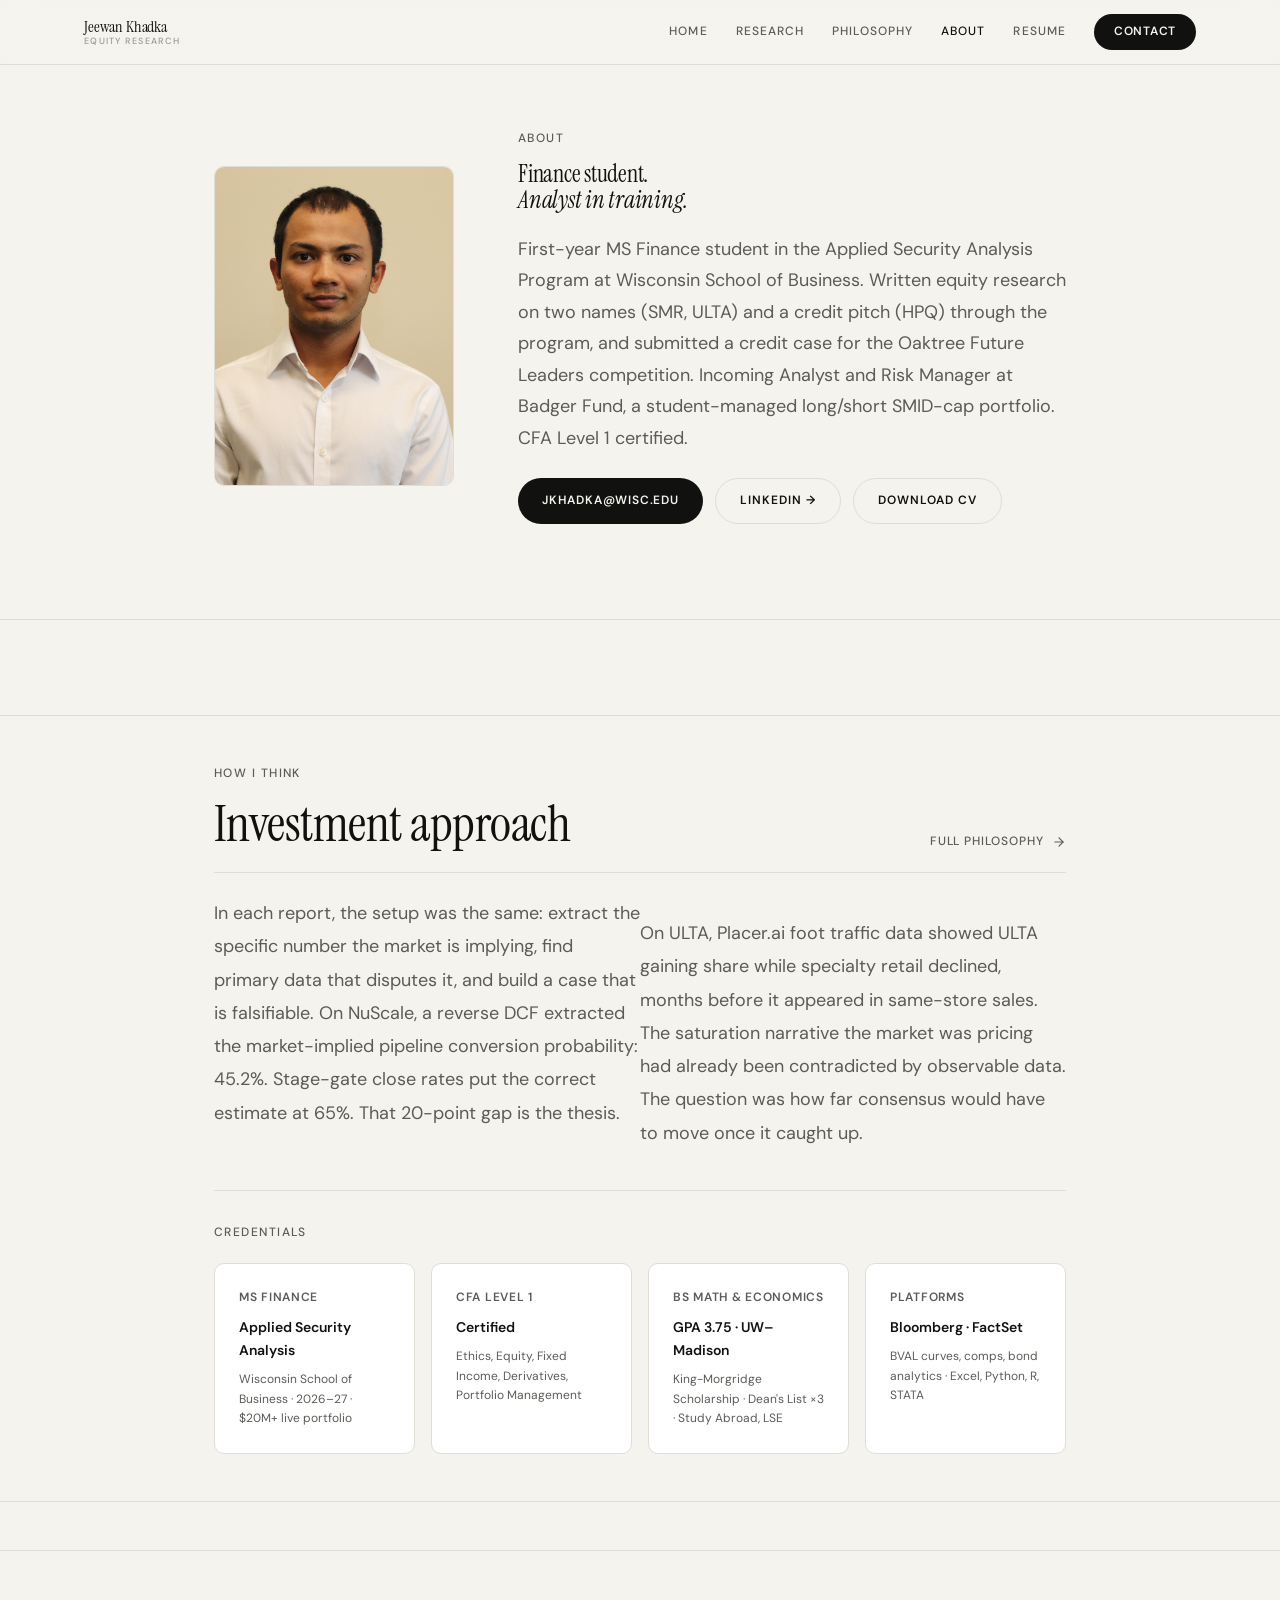
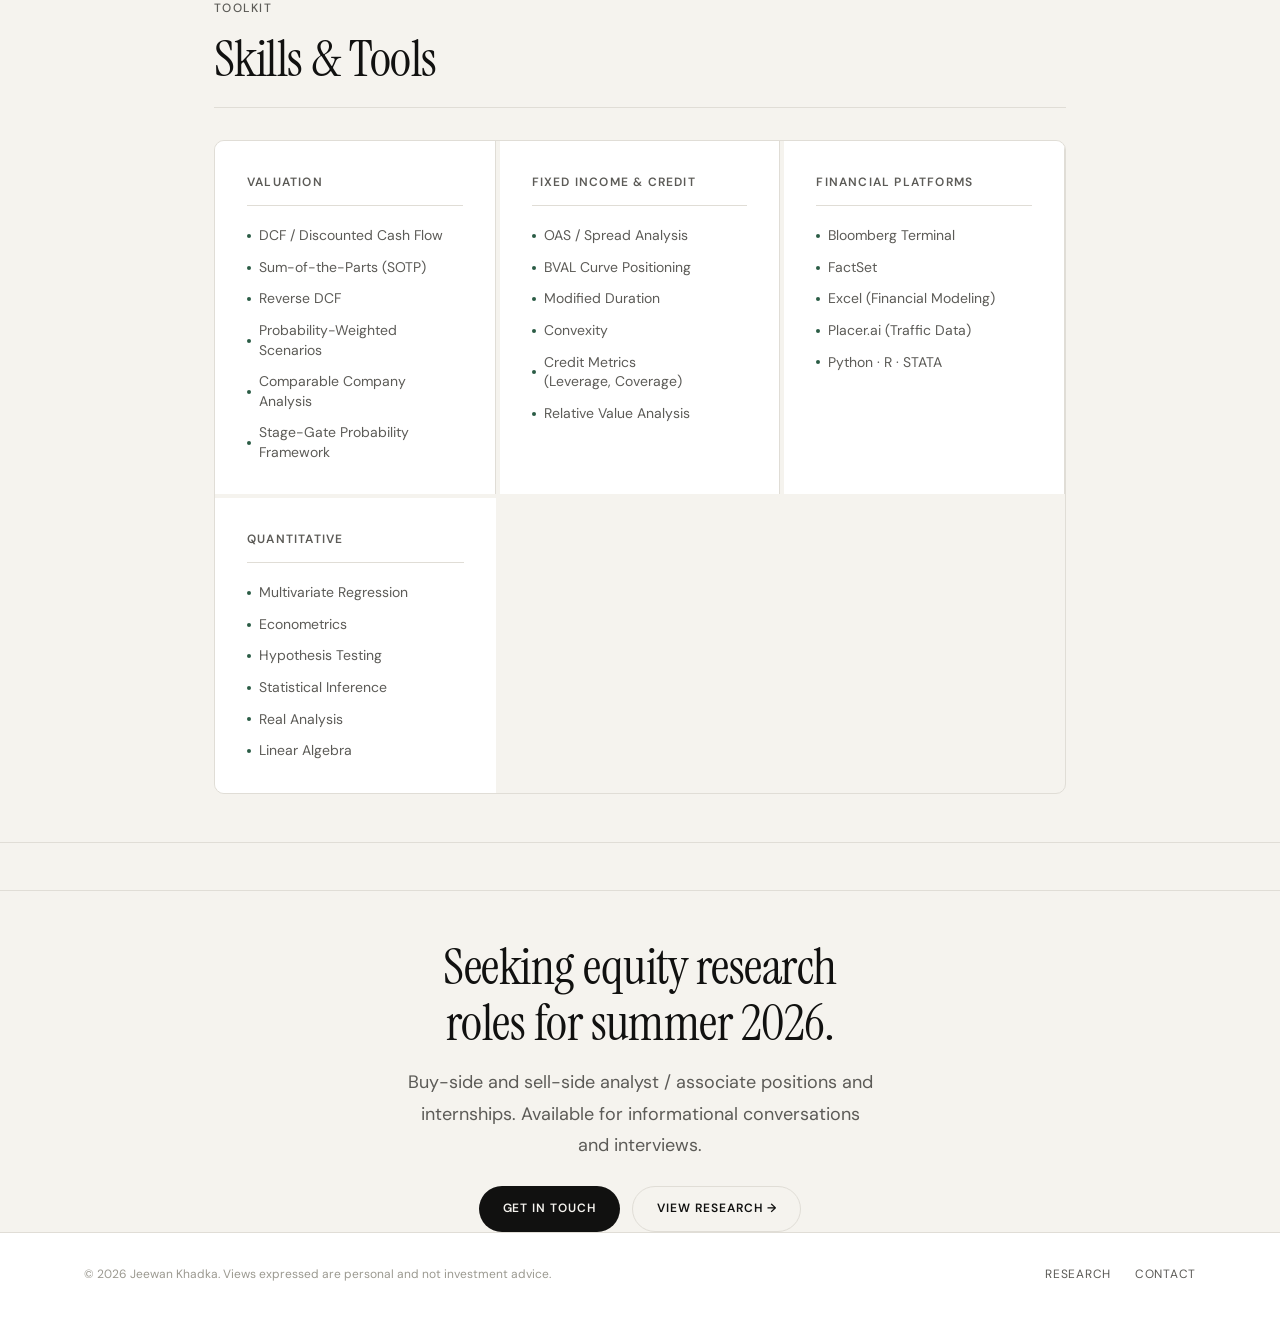
==== about.html @ a8d50ead "fix: unified cream background on all pages — strip all section color overrides" ====
<!DOCTYPE html>
<html lang="en">
<head>
  <meta charset="UTF-8" /><meta name="viewport" content="width=device-width, initial-scale=1.0" />
  <title>About — Jeewan Khadka</title>
  <meta name="description" content="First-year MS Finance student, Applied Security Analysis Program, Wisconsin School of Business. Incoming Analyst and Risk Manager at Badger Fund." />
  <link rel="preconnect" href="https://fonts.googleapis.com" /><link rel="preconnect" href="https://fonts.gstatic.com" crossorigin />
  <link href="https://fonts.googleapis.com/css2?family=Instrument+Serif:ital@0;1&family=DM+Sans:ital,opsz,wght@0,9..40,300..700;1,9..40,300..700&display=swap" rel="stylesheet" />
  <link rel="stylesheet" href="css/style.css" />
</head>
<body>
<header class="site-header"><div class="container"><div class="header-inner">
  <a href="index.html" class="site-logo"><div class="logo-text-only"><span class="logo-name-serif">Jeewan Khadka</span><span class="logo-sub-caps">Equity Research</span></div></a>
  <nav class="site-nav"><a href="index.html" class="nav-link">Home</a><a href="research.html" class="nav-link">Research</a><a href="philosophy.html" class="nav-link">Philosophy</a><a href="about.html" class="nav-link active">About</a><a href="resume.html" class="nav-link">Resume</a><a href="contact.html" class="nav-cta">Contact</a></nav>
  <button class="menu-btn" aria-label="Open menu" aria-expanded="false"><svg width="20" height="20" viewBox="0 0 24 24" fill="none" stroke="currentColor" stroke-width="2" stroke-linecap="round"><line x1="3" y1="6" x2="21" y2="6"/><line x1="3" y1="12" x2="21" y2="12"/><line x1="3" y1="18" x2="21" y2="18"/></svg></button>
</div><nav class="mobile-nav"><a href="index.html" class="nav-link">Home</a><a href="research.html" class="nav-link">Research</a><a href="philosophy.html" class="nav-link">Philosophy</a><a href="about.html" class="nav-link">About</a><a href="resume.html" class="nav-link">Resume</a><a href="contact.html" class="nav-link">Contact</a></nav></div></header>

<!-- Hero with photo -->
<section style="padding-top:clamp(var(--space-10),5vw,var(--space-16));padding-bottom:clamp(var(--space-8),4vw,var(--space-12));">
  <div class="container container--default">
    <div class="about-hero-inner" style="display:grid;grid-template-columns:240px 1fr;gap:clamp(var(--space-8),5vw,var(--space-16));align-items:center;">
      <div style="flex-shrink:0;">
        <img src="assets/jeewan-headshot.jpg" alt="Jeewan Khadka"
          style="width:100%;aspect-ratio:3/4;object-fit:cover;object-position:top;border-radius:var(--radius-lg);border:1px solid var(--color-border);display:block;" />
      </div>
      <div>
        <p class="eyebrow" style="margin-bottom:var(--space-3);">About</p>
        <h1 style="font-family:var(--font-display);font-size:clamp(1.75rem,2.5vw+0.5rem,2.75rem);font-weight:400;letter-spacing:-0.01em;line-height:1.1;color:var(--color-text);margin-bottom:var(--space-5);">Finance student.<br><em style="font-style:italic;">Analyst in training.</em></h1>
        <p class="body-lead" style="margin-bottom:var(--space-6);">First-year MS Finance student in the Applied Security Analysis Program at Wisconsin School of Business. Written equity research on two names (SMR, ULTA) and a credit pitch (HPQ) through the program, and submitted a credit case for the Oaktree Future Leaders competition. Incoming Analyst and Risk Manager at Badger Fund, a student-managed long/short SMID-cap portfolio. CFA Level 1 certified.</p>
        <div style="display:flex;gap:var(--space-3);flex-wrap:wrap;">
          <a href="mailto:jkhadka@wisc.edu" class="btn btn-dark">jkhadka@wisc.edu</a>
          <a href="https://linkedin.com/in/jeewankhadka/" target="_blank" rel="noopener" class="btn btn-outline">LinkedIn →</a>
          <a href="assets/pdfs/Khadka_Jeewan_MS27.pdf" target="_blank" class="btn btn-outline">Download CV</a>
        </div>
      </div>
    </div>
  </div>
</section>

<div class="section-gap"></div>
<div class="section-gap"></div>
<!-- Investment approach + Credentials -->
<section class="section">
  <div class="container container--default">

    <!-- Approach text — two columns -->
    <div class="section-header" style="margin-bottom:var(--space-6);">
      <div class="section-header-left">
        <p class="section-eyebrow">How I Think</p>
        <h2 class="section-title">Investment approach</h2>
      </div>
      <a href="philosophy.html" class="section-link">Full Philosophy <svg width="14" height="14" viewBox="0 0 24 24" fill="none" stroke="currentColor" stroke-width="2" stroke-linecap="round"><line x1="5" y1="12" x2="19" y2="12"/><polyline points="12 5 19 12 12 19"/></svg></a>
    </div>
    <div class="approach-2col" style="display:grid;grid-template-columns:1fr 1fr;gap:clamp(var(--space-8),5vw,var(--space-14));margin-bottom:var(--space-10);">
      <p class="philosophy-body">In each report, the setup was the same: extract the specific number the market is implying, find primary data that disputes it, and build a case that is falsifiable. On NuScale, a reverse DCF extracted the market-implied pipeline conversion probability: 45.2%. Stage-gate close rates put the correct estimate at 65%. That 20-point gap is the thesis.</p>
      <p class="philosophy-body">On ULTA, Placer.ai foot traffic data showed ULTA gaining share while specialty retail declined, months before it appeared in same-store sales. The saturation narrative the market was pricing had already been contradicted by observable data. The question was how far consensus would have to move once it caught up.</p>
    </div>

    <!-- Credentials — 4-column row -->
    <div style="border-top:1px solid var(--color-border);padding-top:var(--space-8);">
      <p class="section-eyebrow" style="margin-bottom:var(--space-5);">Credentials</p>
      <div class="creds-4col" style="display:grid;grid-template-columns:repeat(4,1fr);gap:var(--space-4);">
        <div style="padding:var(--space-6);border:1px solid var(--color-border);border-radius:var(--radius-lg);background:var(--color-surface-card);">
          <div style="font-size:var(--text-xs);font-weight:600;letter-spacing:0.06em;text-transform:uppercase;color:var(--color-text-muted);margin-bottom:var(--space-2);">MS Finance</div>
          <div style="font-size:var(--text-sm);color:var(--color-text);font-weight:600;margin-bottom:var(--space-2);">Applied Security Analysis</div>
          <div style="font-size:var(--text-xs);color:var(--color-text-muted);line-height:1.65;">Wisconsin School of Business · 2026–27 · $20M+ live portfolio</div>
        </div>
        <div style="padding:var(--space-6);border:1px solid var(--color-border);border-radius:var(--radius-lg);background:var(--color-surface-card);">
          <div style="font-size:var(--text-xs);font-weight:600;letter-spacing:0.06em;text-transform:uppercase;color:var(--color-text-muted);margin-bottom:var(--space-2);">CFA Level 1</div>
          <div style="font-size:var(--text-sm);color:var(--color-text);font-weight:600;margin-bottom:var(--space-2);">Certified</div>
          <div style="font-size:var(--text-xs);color:var(--color-text-muted);line-height:1.65;">Ethics, Equity, Fixed Income, Derivatives, Portfolio Management</div>
        </div>
        <div style="padding:var(--space-6);border:1px solid var(--color-border);border-radius:var(--radius-lg);background:var(--color-surface-card);">
          <div style="font-size:var(--text-xs);font-weight:600;letter-spacing:0.06em;text-transform:uppercase;color:var(--color-text-muted);margin-bottom:var(--space-2);">BS Math &amp; Economics</div>
          <div style="font-size:var(--text-sm);color:var(--color-text);font-weight:600;margin-bottom:var(--space-2);">GPA 3.75 · UW–Madison</div>
          <div style="font-size:var(--text-xs);color:var(--color-text-muted);line-height:1.65;">King-Morgridge Scholarship · Dean's List ×3 · Study Abroad, LSE</div>
        </div>
        <div style="padding:var(--space-6);border:1px solid var(--color-border);border-radius:var(--radius-lg);background:var(--color-surface-card);">
          <div style="font-size:var(--text-xs);font-weight:600;letter-spacing:0.06em;text-transform:uppercase;color:var(--color-text-muted);margin-bottom:var(--space-2);">Platforms</div>
          <div style="font-size:var(--text-sm);color:var(--color-text);font-weight:600;margin-bottom:var(--space-2);">Bloomberg · FactSet</div>
          <div style="font-size:var(--text-xs);color:var(--color-text-muted);line-height:1.65;">BVAL curves, comps, bond analytics · Excel, Python, R, STATA</div>
        </div>
      </div>
    </div>

  </div>
</section>

<div class="section-gap"></div>
<!-- Skills -->
<section class="section section--bordered" style="padding-block:clamp(var(--space-8),4vw,var(--space-12));">
  <div class="container container--default">
    <div class="section-header">
      <div class="section-header-left">
        <p class="section-eyebrow">Toolkit</p>
        <h2 class="section-title">Skills &amp; Tools</h2>
      </div>
    </div>
    <div class="skills-row">
      <div class="skill-col">
        <div class="skill-col-title">Valuation</div>
        <ul class="skill-list" role="list">
          <li>DCF / Discounted Cash Flow</li>
          <li>Sum-of-the-Parts (SOTP)</li>
          <li>Reverse DCF</li>
          <li>Probability-Weighted Scenarios</li>
          <li>Comparable Company Analysis</li>
          <li>Stage-Gate Probability Framework</li>
        </ul>
      </div>
      <div class="skill-col">
        <div class="skill-col-title">Fixed Income &amp; Credit</div>
        <ul class="skill-list" role="list">
          <li>OAS / Spread Analysis</li>
          <li>BVAL Curve Positioning</li>
          <li>Modified Duration</li>
          <li>Convexity</li>
          <li>Credit Metrics (Leverage, Coverage)</li>
          <li>Relative Value Analysis</li>
        </ul>
      </div>
      <div class="skill-col">
        <div class="skill-col-title">Financial Platforms</div>
        <ul class="skill-list" role="list">
          <li>Bloomberg Terminal</li>
          <li>FactSet</li>
          <li>Excel (Financial Modeling)</li>
          <li>Placer.ai (Traffic Data)</li>
          <li>Python · R · STATA</li>
        </ul>
      </div>
      <div class="skill-col">
        <div class="skill-col-title">Quantitative</div>
        <ul class="skill-list" role="list">
          <li>Multivariate Regression</li>
          <li>Econometrics</li>
          <li>Hypothesis Testing</li>
          <li>Statistical Inference</li>
          <li>Real Analysis</li>
          <li>Linear Algebra</li>
        </ul>
      </div>
    </div>
  </div>
</section>

<div class="section-gap"></div>
<!-- CTA -->
<section class="section">
  <div class="container container--narrow" style="text-align:center;">
    <h2 class="section-heading" style="margin-bottom:var(--space-4);">Seeking equity research roles for summer 2026.</h2>
    <p class="body-lead" style="margin-inline:auto;margin-bottom:var(--space-6);">Buy-side and sell-side analyst / associate positions and internships. Available for informational conversations and interviews.</p>
    <div style="display:flex;gap:var(--space-3);justify-content:center;flex-wrap:wrap;">
      <a href="contact.html" class="btn btn-dark">Get in Touch</a>
      <a href="research.html" class="btn btn-outline">View Research →</a>
    </div>
  </div>
</section>

<footer class="site-footer"><div class="container"><div class="footer-inner">
  <p class="footer-copy">© 2026 Jeewan Khadka. Views expressed are personal and not investment advice.</p>
  <div class="footer-links"><a href="research.html" class="footer-link">Research</a><a href="contact.html" class="footer-link">Contact</a></div>
</div></div></footer>
<script src="js/main.js" defer></script>
</body>
</html>
---- css/style.css ----
/* =============================================
   JEEWAN KHADKA — EQUITY RESEARCH PORTFOLIO
   Design: Sequoia-inspired — warm cream, editorial serif,
           sparse uppercase nav, card content grid
   Fonts: Instrument Serif (display) + DM Sans (body)
   ============================================= */

@import url('https://fonts.googleapis.com/css2?family=Instrument+Serif:ital@0;1&family=DM+Sans:ital,opsz,wght@0,9..40,300..700;1,9..40,300..700&display=swap');

/* ─── TOKENS ────────────────────────────────── */
:root {
  /* Type */
  --text-xs:   clamp(0.6875rem, 0.65rem + 0.2vw, 0.75rem);
  --text-sm:   clamp(0.8125rem, 0.78rem + 0.2vw, 0.875rem);
  --text-base: clamp(0.9375rem, 0.9rem  + 0.2vw, 1rem);
  --text-md:   clamp(1rem,      0.95rem + 0.3vw, 1.125rem);
  --text-lg:   clamp(1.125rem,  1rem    + 0.6vw, 1.375rem);
  --text-xl:   clamp(1.5rem,    1.2rem  + 1.2vw, 2rem);
  --text-2xl:  clamp(2rem,      1.2rem  + 2.5vw, 3.5rem);
  --text-3xl:  clamp(2.75rem,   1rem    + 5vw,   6rem);
  --text-hero: clamp(3.5rem,    1rem    + 8vw,   9rem);

  /* Spacing */
  --space-1:  0.25rem;
  --space-2:  0.5rem;
  --space-3:  0.75rem;
  --space-4:  1rem;
  --space-5:  1.25rem;
  --space-6:  1.5rem;
  --space-8:  2rem;
  --space-10: 2.5rem;
  --space-12: 3rem;
  --space-16: 4rem;
  --space-20: 5rem;
  --space-24: 6rem;
  --space-32: 8rem;

  /* Fonts */
  --font-display: 'Instrument Serif', Georgia, serif;
  --font-body:    'DM Sans', 'Helvetica Neue', sans-serif;

  /* Sequoia-inspired color palette */
  --color-bg:           #f5f3ee;
  --color-surface:      #f9f8f4;
  --color-surface-card: #ffffff;
  --color-surface-dark: #1a1a18;
  --color-border:       #e0ddd6;
  --color-border-light: #ebe9e3;
  --color-divider:      #e8e5de;

  --color-text:         #111110;
  --color-text-muted:   #5c5b57;
  --color-text-faint:   #9b9990;
  --color-text-inverse: #f5f3ee;

  /* Accent — deep forest green (Sequoia nod) */
  --color-accent:       #2a5c45;
  --color-accent-hover: #1e4433;
  --color-accent-light: #eaf2ee;
  --color-accent-mid:   #4a8a6a;

  /* Buy / positive */
  --color-buy:          #1a6641;
  --color-buy-bg:       #eaf5ef;

  /* Sell / negative */
  --color-sell:         #b83c2a;
  --color-sell-bg:      #fdf0ee;

  /* Radius */
  --radius-sm:   3px;
  --radius-md:   6px;
  --radius-lg:   10px;
  --radius-xl:   16px;
  --radius-full: 9999px;

  /* Transition */
  --ease: cubic-bezier(0.16, 1, 0.3, 1);
  --transition: 220ms var(--ease);

  /* Layout */
  --content-narrow:  680px;
  --content-default: 980px;
  --content-wide:    1240px;

  /* Shadows */
  --shadow-sm:   0 1px 2px rgba(0,0,0,0.05);
  --shadow-md:   0 4px 16px rgba(0,0,0,0.07);
  --shadow-lg:   0 12px 40px rgba(0,0,0,0.09);
  --shadow-card: 0 0 0 1px rgba(0,0,0,0.06), 0 2px 8px rgba(0,0,0,0.05);
}

/* ─── BASE ──────────────────────────────────── */
*, *::before, *::after { box-sizing: border-box; margin: 0; padding: 0; }

html {
  -webkit-font-smoothing: antialiased;
  -moz-osx-font-smoothing: grayscale;
  text-rendering: optimizeLegibility;
  scroll-behavior: smooth;
  scroll-padding-top: 72px;
}

body {
  min-height: 100dvh;
  font-family: var(--font-body);
  font-size: var(--text-base);
  line-height: 1.65;
  color: var(--color-text);
  background: var(--color-bg);
}

img, video, canvas, svg { display: block; max-width: 100%; height: auto; }
ul[role="list"], ol[role="list"] { list-style: none; }
input, button, textarea, select { font: inherit; color: inherit; }
h1, h2, h3, h4, h5, h6 { text-wrap: balance; line-height: 1.08; }
p, li { text-wrap: pretty; }
a { color: inherit; text-decoration: none; }
button { cursor: pointer; background: none; border: none; }
table { border-collapse: collapse; width: 100%; }

::selection { background: rgba(42,92,69,0.12); }
:focus-visible { outline: 2px solid var(--color-accent); outline-offset: 3px; border-radius: var(--radius-sm); }

@media (prefers-reduced-motion: reduce) {
  *, *::before, *::after { animation-duration: 0.01ms !important; transition-duration: 0.01ms !important; }
}

/* ─── LAYOUT ─────────────────────────────────  */
.container {
  width: 100%;
  max-width: var(--content-wide);
  margin-inline: auto;
  padding-inline: clamp(var(--space-6), 5vw, var(--space-16));
}

/* Wide monitors (1600px+) — expand content area proportionally */
@media (min-width: 1600px) {
  :root {
    --content-wide:    1500px;
    --content-default: 1160px;
  }
}
@media (min-width: 1920px) {
  :root {
    --content-wide:    1700px;
    --content-default: 1300px;
  }
}
@media (min-width: 2400px) {
  :root {
    --content-wide:    2000px;
    --content-default: 1500px;
  }
}
.container--default { max-width: var(--content-default); }
.container--narrow  { max-width: var(--content-narrow); }

/* ─── TYPOGRAPHY UTILITIES ───────────────────  */
.eyebrow {
  font-family: var(--font-body);
  font-size: var(--text-xs);
  font-weight: 500;
  letter-spacing: 0.12em;
  text-transform: uppercase;
  color: var(--color-text-muted);
}
.eyebrow--accent { color: var(--color-accent); }

.display-heading {
  font-family: var(--font-display);
  font-size: var(--text-3xl);
  font-weight: 400;
  letter-spacing: -0.01em;
  color: var(--color-text);
  line-height: 1.05;
}
.display-heading em { font-style: italic; color: var(--color-text); }

.section-heading {
  font-family: var(--font-display);
  font-size: var(--text-2xl);
  font-weight: 400;
  letter-spacing: -0.01em;
  color: var(--color-text);
  line-height: 1.1;
}

.body-lead {
  font-size: var(--text-md);
  color: var(--color-text-muted);
  line-height: 1.75;
  max-width: 58ch;
}

/* ─── HEADER ─────────────────────────────────  */
.site-header {
  position: sticky;
  top: 0;
  z-index: 100;
  background: rgba(245, 243, 238, 0.92);
  backdrop-filter: blur(16px);
  -webkit-backdrop-filter: blur(16px);
  border-bottom: 1px solid var(--color-border);
  transition: box-shadow var(--transition);
}
.site-header.scrolled { box-shadow: 0 1px 12px rgba(0,0,0,0.06); }

.header-inner {
  display: flex;
  align-items: center;
  justify-content: space-between;
  height: 64px;
}

/* Logo */
.site-logo {
  display: flex;
  align-items: center;
  text-decoration: none;
}
.logo-text-only {
  display: flex;
  flex-direction: column;
  gap: 1px;
}
.logo-name-serif {
  font-family: var(--font-display);
  font-size: clamp(1rem, 1.1vw, 1.2rem);
  font-weight: 400;
  letter-spacing: -0.01em;
  color: var(--color-text);
  line-height: 1.1;
}
.logo-sub-caps {
  font-family: var(--font-body);
  font-size: 9px;
  font-weight: 500;
  letter-spacing: 0.14em;
  text-transform: uppercase;
  color: var(--color-text-faint);
  line-height: 1;
}

/* Nav */
.site-nav {
  display: flex;
  align-items: center;
  gap: var(--space-1);
}
.nav-link {
  font-size: var(--text-xs);
  font-weight: 500;
  letter-spacing: 0.09em;
  text-transform: uppercase;
  color: var(--color-text-muted);
  padding: var(--space-2) var(--space-3);
  border-radius: var(--radius-sm);
  transition: color var(--transition), background var(--transition);
}
.nav-link:hover { color: var(--color-text); }
.nav-link.active { color: var(--color-text); }

.nav-cta {
  font-size: var(--text-xs);
  font-weight: 600;
  letter-spacing: 0.06em;
  text-transform: uppercase;
  color: var(--color-text-inverse);
  background: var(--color-text);
  padding: var(--space-2) var(--space-5);
  border-radius: var(--radius-full);
  margin-left: var(--space-3);
  transition: background var(--transition), transform var(--transition);
}
.nav-cta:hover { background: var(--color-accent); transform: translateY(-1px); }

.menu-btn {
  display: none;
  width: 36px;
  height: 36px;
  align-items: center;
  justify-content: center;
  color: var(--color-text);
}
.mobile-nav {
  display: none;
  flex-direction: column;
  padding: var(--space-4) 0 var(--space-5);
  border-top: 1px solid var(--color-border);
  gap: var(--space-1);
}
.mobile-nav.open { display: flex; }
.mobile-nav .nav-link {
  font-size: var(--text-sm);
  padding: var(--space-3) var(--space-4);
  letter-spacing: 0.06em;
}

@media (max-width: 820px) {
  .site-nav { display: none; }
  .menu-btn { display: flex; }
}

/* ─── HERO ───────────────────────────────────  */
.hero {
  display: flex;
  align-items: center;
  padding-top: clamp(var(--space-16), 9vw, var(--space-24));
  padding-bottom: clamp(var(--space-12), 7vw, var(--space-20));
  position: relative;
  overflow: hidden;
}

/* Subtle grid texture like Sequoia */
.hero::before {
  content: '';
  position: absolute;
  inset: 0;
  background-image:
    linear-gradient(var(--color-border-light) 1px, transparent 1px),
    linear-gradient(90deg, var(--color-border-light) 1px, transparent 1px);
  background-size: 80px 80px;
  opacity: 0.3;
  pointer-events: none;
}

.hero-inner {
  position: relative;
  z-index: 1;
  max-width: 680px;
}

.hero-eyebrow {
  display: inline-flex;
  align-items: center;
  gap: var(--space-2);
  font-family: var(--font-body);
  font-size: var(--text-xs);
  font-weight: 500;
  letter-spacing: 0.12em;
  text-transform: uppercase;
  color: var(--color-text-muted);
  margin-bottom: var(--space-8);
}
.hero-eyebrow-line {
  display: inline-block;
  width: 28px;
  height: 1px;
  background: var(--color-text-muted);
}

.hero-name {
  font-family: var(--font-display);
  font-size: var(--text-hero);
  font-weight: 400;
  letter-spacing: -0.025em;
  line-height: 0.95;
  color: var(--color-text);
  margin-bottom: var(--space-8);
}
.hero-name em {
  font-style: italic;
  color: var(--color-accent);
}

.hero-tagline {
  font-size: var(--text-lg);
  color: var(--color-text-muted);
  line-height: 1.65;
  max-width: 52ch;
  margin-bottom: var(--space-10);
  font-weight: 300;
}
.hero-tagline strong {
  color: var(--color-text);
  font-weight: 500;
}

.hero-actions {
  display: flex;
  flex-wrap: wrap;
  gap: var(--space-3);
  margin-bottom: var(--space-16);
}

/* Buttons */
.btn {
  display: inline-flex;
  align-items: center;
  gap: var(--space-2);
  font-size: var(--text-xs);
  font-weight: 600;
  letter-spacing: 0.08em;
  text-transform: uppercase;
  border-radius: var(--radius-full);
  padding: var(--space-3) var(--space-6);
  transition: background var(--transition), color var(--transition), transform var(--transition), box-shadow var(--transition);
  text-decoration: none;
  white-space: nowrap;
}
.btn-dark {
  background: var(--color-text);
  color: var(--color-text-inverse);
}
.btn-dark:hover { background: var(--color-accent); transform: translateY(-1px); box-shadow: 0 6px 20px rgba(42,92,69,0.2); }

.btn-outline {
  background: transparent;
  color: var(--color-text);
  border: 1px solid var(--color-border);
}
.btn-outline:hover { border-color: var(--color-text); background: rgba(0,0,0,0.03); transform: translateY(-1px); }

.btn-ghost-text {
  background: transparent;
  color: var(--color-text-muted);
  border: none;
  padding-inline: 0;
  gap: var(--space-1);
  font-size: var(--text-sm);
  letter-spacing: 0;
  text-transform: none;
  font-weight: 400;
}
.btn-ghost-text:hover { color: var(--color-text); }

/* Hero stats bar */
.hero-stats {
  display: flex;
  flex-wrap: wrap;
  gap: clamp(var(--space-5), 3vw, var(--space-8));
  padding-top: var(--space-5);
  border-top: 1px solid var(--color-border);
  max-width: 680px;
  margin-top: var(--space-8);
}
.hero-stat {}
.stat-value {
  font-family: var(--font-display);
  font-size: var(--text-xl);
  font-weight: 400;
  letter-spacing: -0.02em;
  color: var(--color-text);
  line-height: 1;
  margin-bottom: 4px;
}
.stat-value.green { color: var(--color-buy); }
.stat-label {
  font-size: var(--text-xs);
  letter-spacing: 0.08em;
  text-transform: uppercase;
  color: var(--color-text-faint);
}

/* ─── DIVIDER LINE (Sequoia-style thin rule) ── */
.rule {
  height: 1px;
  background: var(--color-border);
}
.rule--heavy { background: var(--color-text); height: 2px; }

/* ─── SECTION WRAPPER ────────────────────────  */
.section {
  padding-block: clamp(var(--space-8), 4vw, var(--space-14));
}

/* Inter-section divider — thin rule with vertical gap above and below */
.section-gap {
  height: clamp(var(--space-8), 5vw, var(--space-12));
  border-bottom: 1px solid var(--color-border);
  margin-bottom: clamp(var(--space-8), 5vw, var(--space-12));
}
/* .section--alt removed — unified cream bg */
/* .section--dark removed */
.section--bordered {
  border-top: 1px solid var(--color-border);
  border-bottom: 1px solid var(--color-border);
}

/* Section header block */
.section-header {
  display: flex;
  align-items: flex-end;
  justify-content: space-between;
  flex-wrap: wrap;
  gap: var(--space-4);
  margin-bottom: clamp(var(--space-6), 3vw, var(--space-8));
  padding-bottom: var(--space-5);
  border-bottom: 1px solid var(--color-border);
}
.section-header-left {}
.section-eyebrow {
  font-size: var(--text-xs);
  font-weight: 500;
  letter-spacing: 0.12em;
  text-transform: uppercase;
  color: var(--color-text-muted);
  margin-bottom: var(--space-3);
}
.section-title {
  font-family: var(--font-display);
  font-size: var(--text-2xl);
  font-weight: 400;
  letter-spacing: -0.01em;
  color: var(--color-text);
  line-height: 1.1;
}
.section-link {
  font-size: var(--text-xs);
  font-weight: 500;
  letter-spacing: 0.08em;
  text-transform: uppercase;
  color: var(--color-text-muted);
  display: flex;
  align-items: center;
  gap: var(--space-2);
  transition: color var(--transition);
  white-space: nowrap;
  flex-shrink: 0;
}
.section-link:hover { color: var(--color-text); }
.section-link svg { transition: transform var(--transition); }
.section-link:hover svg { transform: translateX(3px); }

/* ─── RESEARCH CARD LIST ─────────────────────  */
/* Each report is a full-width row with generous spacing */

.research-grid {
  display: flex;
  flex-direction: column;
  gap: 0;
}

.research-card {
  display: grid;
  grid-template-columns: 1fr 280px;
  gap: var(--space-10);
  align-items: start;
  background: var(--color-surface-card);
  border: 1px solid var(--color-border);
  border-radius: var(--radius-lg);
  padding: var(--space-8) var(--space-8);
  text-decoration: none;
  color: inherit;
  transition: border-color var(--transition), box-shadow var(--transition);
  margin-bottom: var(--space-5);
  position: relative;
}
.research-card:last-child { margin-bottom: 0; }
.research-card:hover {
  border-color: var(--color-accent);
  box-shadow: 0 4px 24px rgba(42,92,69,0.08);
}
.research-card:hover .card-arrow { transform: translate(3px, -3px); color: var(--color-accent); }

/* Left column */
.card-left {}

.card-type-row {
  display: flex;
  align-items: center;
  gap: var(--space-3);
  margin-bottom: var(--space-4);
}
.card-type-tag {
  font-size: var(--text-xs);
  font-weight: 500;
  letter-spacing: 0.1em;
  text-transform: uppercase;
  color: var(--color-text-faint);
}
.card-rating-pill {
  font-size: 10px;
  font-weight: 600;
  letter-spacing: 0.1em;
  text-transform: uppercase;
  padding: 3px var(--space-2);
  border-radius: var(--radius-full);
}
.pill-buy    { background: var(--color-buy-bg);  color: var(--color-buy); }
.pill-credit { background: rgba(42,92,69,0.08); color: var(--color-accent); }

.card-ticker {
  font-family: var(--font-display);
  font-size: var(--text-2xl);
  font-weight: 400;
  letter-spacing: -0.02em;
  color: var(--color-text);
  line-height: 1;
  margin-bottom: var(--space-1);
}
.card-company-name {
  font-size: var(--text-xs);
  color: var(--color-text-faint);
  letter-spacing: 0.04em;
  margin-bottom: var(--space-5);
}

.card-thesis {
  font-size: var(--text-sm);
  color: var(--color-text-muted);
  line-height: 1.78;
  margin-bottom: 0;
  max-width: 60ch;
}

/* Right column */
.card-right {
  display: flex;
  flex-direction: column;
  gap: var(--space-5);
  padding-left: var(--space-8);
  border-left: 1px solid var(--color-border);
  height: 100%;
}

.card-metrics-row {
  display: flex;
  flex-direction: column;
  gap: var(--space-4);
}
.card-metric {}
.card-metric-val {
  font-family: var(--font-display);
  font-size: var(--text-xl);
  font-weight: 400;
  color: var(--color-text);
  letter-spacing: -0.02em;
  line-height: 1;
  margin-bottom: 2px;
}
.card-metric-val.green  { color: var(--color-buy); }
.card-metric-val.forest { color: var(--color-accent); }
.card-metric-lbl {
  font-size: 10px;
  letter-spacing: 0.08em;
  text-transform: uppercase;
  color: var(--color-text-faint);
}

.card-footer-row {
  display: flex;
  align-items: center;
  justify-content: space-between;
  margin-top: auto;
  padding-top: var(--space-5);
  border-top: 1px solid var(--color-border);
}
.card-arrow {
  color: var(--color-text-muted);
  transition: transform var(--transition), color var(--transition);
}
.card-date {
  font-size: 10px;
  letter-spacing: 0.08em;
  text-transform: uppercase;
  color: var(--color-text-faint);
}

@media (max-width: 760px) {
  .research-card {
    grid-template-columns: 1fr;
    gap: var(--space-6);
  }
  .card-right {
    padding-left: 0;
    border-left: none;
    border-top: 1px solid var(--color-border);
    padding-top: var(--space-5);
  }
  .card-metrics-row { flex-direction: row; flex-wrap: wrap; }
}

/* ─── PHILOSOPHY SECTION ─────────────────────  */
.philosophy-grid {
  display: grid;
  grid-template-columns: 1fr 1fr;
  gap: clamp(var(--space-8), 5vw, var(--space-14));
  align-items: start;
}
.philosophy-body {
  font-size: var(--text-md);
  color: var(--color-text-muted);
  line-height: 1.85;
}
.philosophy-body strong { color: var(--color-text); font-weight: 500; }
.philosophy-body + .philosophy-body { margin-top: var(--space-5); }

.philosophy-pillars {
  display: flex;
  flex-direction: column;
  gap: 0;
}
.pillar {
  padding-block: var(--space-6);
  border-bottom: 1px solid var(--color-border);
  display: flex;
  gap: var(--space-5);
}
.pillar:first-child { padding-top: 0; }
.pillar:last-child { border-bottom: none; }
.pillar-num {
  font-family: var(--font-display);
  font-size: var(--text-lg);
  font-weight: 400;
  color: var(--color-accent);
  line-height: 1;
  min-width: 2rem;
  padding-top: 3px;
  opacity: 0.5;
}
.pillar-content {}
.pillar-title {
  font-size: var(--text-sm);
  font-weight: 600;
  color: var(--color-text);
  margin-bottom: var(--space-2);
}
.pillar-body {
  font-size: var(--text-sm);
  color: var(--color-text-muted);
  line-height: 1.7;
}

@media (max-width: 760px) {
  .philosophy-grid { grid-template-columns: 1fr; }
}

/* ─── CREDENTIALS / ABOUT GRID ───────────────  */
.cred-grid {
  display: grid;
  grid-template-columns: 1fr 1fr;
  gap: 0;
  border: 1px solid var(--color-border);
  border-radius: var(--radius-lg);
  overflow: hidden;
}
.cred-item {
  padding: var(--space-8);
  border-right: 1px solid var(--color-border);
  border-bottom: 1px solid var(--color-border);
}
.cred-item:nth-child(2n) { border-right: none; }
.cred-item:nth-last-child(-n+2) { border-bottom: none; }

.cred-icon {
  width: 36px;
  height: 36px;
  margin-bottom: var(--space-4);
  color: var(--color-accent);
}
.cred-title {
  font-size: var(--text-sm);
  font-weight: 600;
  color: var(--color-text);
  margin-bottom: var(--space-2);
  line-height: 1.3;
}
.cred-sub {
  font-size: var(--text-xs);
  color: var(--color-text-muted);
  line-height: 1.6;
}
.cred-badge {
  display: inline-block;
  margin-top: var(--space-3);
  font-size: 10px;
  font-weight: 600;
  letter-spacing: 0.08em;
  text-transform: uppercase;
  padding: 3px var(--space-2);
  border-radius: var(--radius-full);
  background: var(--color-accent-light);
  color: var(--color-accent);
}

@media (max-width: 640px) {
  .cred-grid { grid-template-columns: 1fr; }
  .cred-item { border-right: none; }
  .cred-item:nth-last-child(-n+2) { border-bottom: 1px solid var(--color-border); }
  .cred-item:last-child { border-bottom: none; }
}

/* ─── SKILLS ─────────────────────────────────  */
.skills-row {
  display: grid;
  grid-template-columns: repeat(auto-fit, minmax(220px, 1fr));
  gap: var(--space-1);
  border: 1px solid var(--color-border);
  border-radius: var(--radius-lg);
  overflow: hidden;
}
.skill-col {
  padding: var(--space-8);
  border-right: 1px solid var(--color-border);
  background: var(--color-surface-card);
}
.skill-col:last-child { border-right: none; }
.skill-col-title {
  font-size: var(--text-xs);
  font-weight: 600;
  letter-spacing: 0.1em;
  text-transform: uppercase;
  color: var(--color-text-muted);
  margin-bottom: var(--space-5);
  padding-bottom: var(--space-3);
  border-bottom: 1px solid var(--color-border);
}
.skill-list {
  display: flex;
  flex-direction: column;
  gap: var(--space-3);
}
.skill-list li {
  font-size: var(--text-sm);
  color: var(--color-text-muted);
  display: flex;
  align-items: center;
  gap: var(--space-2);
  line-height: 1.4;
}
.skill-list li::before {
  content: '';
  width: 4px;
  height: 4px;
  border-radius: 50%;
  background: var(--color-accent);
  flex-shrink: 0;
}

@media (max-width: 760px) {
  .skills-row { grid-template-columns: 1fr 1fr; }
  .skill-col { border-right: 1px solid var(--color-border); border-bottom: 1px solid var(--color-border); }
  .skill-col:nth-child(2n) { border-right: none; }
  .skill-col:nth-last-child(-n+2) { border-bottom: none; }
}
@media (max-width: 480px) {
  .skills-row { grid-template-columns: 1fr; }
  .skill-col { border-right: none; }
  .skill-col:nth-last-child(-n+2) { border-bottom: 1px solid var(--color-border); }
  .skill-col:last-child { border-bottom: none; }
}

/* ─── CONTACT LINKS ──────────────────────────  */
.contact-grid {
  display: grid;
  grid-template-columns: 1fr 1fr;
  gap: clamp(var(--space-8), 5vw, var(--space-20));
  align-items: start;
}
.contact-info-text {
  font-size: var(--text-lg);
  color: var(--color-text-muted);
  line-height: 1.8;
  font-weight: 300;
}
.contact-info-text strong { color: var(--color-text); font-weight: 500; }

.contact-links-stack {
  display: flex;
  flex-direction: column;
  gap: 0;
  border: 1px solid var(--color-border);
  border-radius: var(--radius-lg);
  overflow: hidden;
}
.contact-link-item {
  display: flex;
  align-items: center;
  gap: var(--space-4);
  padding: var(--space-6);
  border-bottom: 1px solid var(--color-border);
  background: var(--color-surface-card);
  text-decoration: none;
  color: inherit;
  transition: background var(--transition);
}
.contact-link-item:last-child { border-bottom: none; }
.contact-link-item:hover { background: var(--color-surface); }
.contact-link-item:hover .contact-arrow { transform: translate(3px, -3px); }
.contact-link-icon {
  width: 40px;
  height: 40px;
  border-radius: var(--radius-md);
  background: var(--color-bg);
  border: 1px solid var(--color-border);
  display: flex;
  align-items: center;
  justify-content: center;
  flex-shrink: 0;
  color: var(--color-text-muted);
}
.contact-link-text {}
.contact-link-label {
  font-size: 10px;
  letter-spacing: 0.1em;
  text-transform: uppercase;
  color: var(--color-text-faint);
  margin-bottom: 2px;
}
.contact-link-value {
  font-size: var(--text-sm);
  font-weight: 500;
  color: var(--color-text);
}
.contact-arrow {
  margin-left: auto;
  color: var(--color-text-faint);
  transition: transform var(--transition), color var(--transition);
  flex-shrink: 0;
}
.contact-link-item:hover .contact-arrow { color: var(--color-text); }

@media (max-width: 760px) {
  .contact-grid { grid-template-columns: 1fr; }
}

/* ─── REPORT DETAIL PAGE ─────────────────────  */
.report-hero-section {
  padding-top: clamp(var(--space-8), 4vw, var(--space-14));
  padding-bottom: clamp(var(--space-6), 3vw, var(--space-10));
  border-bottom: 1px solid var(--color-border);
  background: var(--color-surface-card);
}

.breadcrumb {
  display: flex;
  align-items: center;
  gap: var(--space-2);
  font-size: var(--text-xs);
  letter-spacing: 0.08em;
  text-transform: uppercase;
  color: var(--color-text-faint);
  margin-bottom: var(--space-8);
}
.breadcrumb a { color: var(--color-text-muted); transition: color var(--transition); }
.breadcrumb a:hover { color: var(--color-text); }
.breadcrumb-sep { color: var(--color-border); }

.report-meta-tags {
  display: flex;
  flex-wrap: wrap;
  gap: var(--space-2);
  margin-bottom: var(--space-5);
}
.meta-tag {
  font-size: 10px;
  letter-spacing: 0.08em;
  text-transform: uppercase;
  color: var(--color-text-muted);
  padding: 3px var(--space-3);
  border: 1px solid var(--color-border);
  border-radius: var(--radius-full);
  background: var(--color-bg);
}
.meta-tag.buy-tag { background: var(--color-buy-bg); color: var(--color-buy); border-color: rgba(26,102,65,0.2); }
.meta-tag.credit-tag { background: var(--color-accent-light); color: var(--color-accent); border-color: rgba(42,92,69,0.2); }

.report-page-title {
  font-family: var(--font-display);
  font-size: clamp(2rem, 3vw + 1rem, 3.25rem);
  font-weight: 400;
  letter-spacing: -0.02em;
  color: var(--color-text);
  line-height: 1.05;
}

.report-layout {
  display: grid;
  grid-template-columns: 1fr 300px;
  gap: var(--space-10);
  align-items: start;
  padding-block: clamp(var(--space-8), 4vw, var(--space-14));
}

.report-sidebar {
  position: sticky;
  top: calc(64px + var(--space-6));
}

.sidebar-panel {
  border: 1px solid var(--color-border);
  border-radius: var(--radius-lg);
  overflow: hidden;
  background: var(--color-surface-card);
}
.sidebar-panel-header {
  padding: var(--space-4) var(--space-5);
  background: var(--color-bg);
  border-bottom: 1px solid var(--color-border);
  font-size: 10px;
  letter-spacing: 0.1em;
  text-transform: uppercase;
  color: var(--color-text-muted);
  font-weight: 500;
}
.sidebar-row {
  display: flex;
  justify-content: space-between;
  align-items: center;
  padding: var(--space-3) var(--space-5);
  border-bottom: 1px solid var(--color-border);
  font-size: var(--text-xs);
  gap: var(--space-4);
}
.sidebar-row:last-of-type { border-bottom: none; }
.sidebar-lbl { color: var(--color-text-muted); }
.sidebar-val { font-weight: 600; color: var(--color-text); text-align: right; }
.sidebar-val.green { color: var(--color-buy); }
.sidebar-val.forest { color: var(--color-accent); }
.sidebar-section-lbl {
  padding: var(--space-4) var(--space-5) var(--space-2);
  font-size: 10px;
  letter-spacing: 0.1em;
  text-transform: uppercase;
  color: var(--color-text-faint);
}
.sidebar-cta {
  padding: var(--space-4) var(--space-5);
  border-top: 1px solid var(--color-border);
}

/* Report body */
.report-body {}
.report-h2 {
  font-family: var(--font-display);
  font-size: var(--text-xl);
  font-weight: 400;
  color: var(--color-text);
  margin-top: var(--space-10);
  margin-bottom: var(--space-4);
  padding-bottom: var(--space-3);
  border-bottom: 1px solid var(--color-border);
  letter-spacing: -0.01em;
}
.report-h2:first-child { margin-top: 0; }
.report-p {
  font-size: var(--text-base);
  color: var(--color-text-muted);
  line-height: 1.82;
  margin-bottom: var(--space-5);
  max-width: 72ch;
}
.report-p strong { color: var(--color-text); font-weight: 500; }

/* Thesis blocks */
.thesis-block {
  display: flex;
  gap: var(--space-5);
  padding: var(--space-6);
  border: 1px solid var(--color-border);
  border-radius: var(--radius-lg);
  margin-bottom: var(--space-4);
  background: var(--color-surface-card);
  transition: border-color var(--transition);
}
.thesis-block:hover { border-color: var(--color-accent-mid); }
.thesis-num {
  font-family: var(--font-display);
  font-size: var(--text-2xl);
  font-weight: 400;
  color: var(--color-text-faint);
  line-height: 1;
  min-width: 2ch;
  flex-shrink: 0;
}
.thesis-inner {}
.thesis-title {
  font-size: var(--text-sm);
  font-weight: 600;
  color: var(--color-text);
  margin-bottom: var(--space-2);
  line-height: 1.4;
}
.thesis-body {
  font-size: var(--text-sm);
  color: var(--color-text-muted);
  line-height: 1.75;
}

/* Valuation table */
.table-wrap {
  overflow-x: auto;
  border: 1px solid var(--color-border);
  border-radius: var(--radius-lg);
  margin-block: var(--space-6);
}
.data-table {
  font-size: var(--text-xs);
  width: 100%;
}
.data-table th {
  background: var(--color-bg);
  text-align: left;
  padding: var(--space-3) var(--space-4);
  font-size: 10px;
  font-weight: 600;
  letter-spacing: 0.08em;
  text-transform: uppercase;
  color: var(--color-text-muted);
  white-space: nowrap;
  border-bottom: 1px solid var(--color-border);
}
.data-table td {
  padding: var(--space-3) var(--space-4);
  border-top: 1px solid var(--color-border);
  color: var(--color-text-muted);
  white-space: nowrap;
}
.data-table td.green  { color: var(--color-buy); font-weight: 600; }
.data-table td.forest { color: var(--color-accent); font-weight: 600; }
.data-table td.strong { color: var(--color-text); font-weight: 600; }
.data-table tr.total td {
  background: var(--color-bg);
  font-weight: 700;
  color: var(--color-text);
  border-top: 2px solid var(--color-border);
}

/* Scenario cards */
.scenario-row {
  display: grid;
  grid-template-columns: repeat(3, 1fr);
  gap: var(--space-4);
  margin-block: var(--space-6);
}
.scenario-card {
  padding: var(--space-5);
  border: 1px solid var(--color-border);
  border-radius: var(--radius-lg);
  text-align: center;
  background: var(--color-surface-card);
}
.scenario-label {
  font-size: 10px;
  letter-spacing: 0.1em;
  text-transform: uppercase;
  color: var(--color-text-faint);
  margin-bottom: var(--space-2);
}
.scenario-price {
  font-family: var(--font-display);
  font-size: var(--text-xl);
  font-weight: 400;
  letter-spacing: -0.02em;
  line-height: 1;
  margin-bottom: var(--space-1);
}
.scenario-return { font-size: var(--text-xs); }
.scenario-card.base  { border-color: var(--color-accent); background: var(--color-accent-light); }
.scenario-card.base  .scenario-price  { color: var(--color-accent); }
.scenario-card.base  .scenario-return { color: var(--color-accent); font-weight: 500; }
.scenario-card.bull  .scenario-price  { color: var(--color-buy); }
.scenario-card.bull  .scenario-return { color: var(--color-buy); }
.scenario-card.bear  .scenario-price  { color: var(--color-sell); }
.scenario-card.bear  .scenario-return { color: var(--color-sell); }

/* Risk items */
.risk-item {
  display: flex;
  gap: var(--space-3);
  padding: var(--space-4) var(--space-5);
  border: 1px solid var(--color-border);
  border-radius: var(--radius-md);
  margin-bottom: var(--space-3);
  background: var(--color-surface-card);
}
.risk-badge {
  font-size: 9px;
  letter-spacing: 0.08em;
  text-transform: uppercase;
  font-weight: 600;
  padding: 2px var(--space-2);
  border-radius: var(--radius-sm);
  height: fit-content;
  white-space: nowrap;
  flex-shrink: 0;
  margin-top: 2px;
}
.risk-badge.high   { background: var(--color-sell-bg); color: var(--color-sell); }
.risk-badge.medium { background: rgba(42,92,69,0.08); color: var(--color-accent); }
.risk-badge.low    { background: var(--color-buy-bg);  color: var(--color-buy); }
.risk-content {}
.risk-title { font-size: var(--text-sm); font-weight: 600; color: var(--color-text); margin-bottom: var(--space-1); }
.risk-desc  { font-size: var(--text-xs); color: var(--color-text-muted); line-height: 1.65; }

/* PDF download bar */
.pdf-bar {
  display: flex;
  align-items: center;
  justify-content: space-between;
  padding: var(--space-5) var(--space-6);
  border: 1px solid var(--color-border);
  border-radius: var(--radius-lg);
  background: var(--color-surface-card);
  margin-top: var(--space-8);
  gap: var(--space-4);
  flex-wrap: wrap;
}
.pdf-bar-label {
  font-size: var(--text-sm);
  font-weight: 600;
  color: var(--color-text);
  margin-bottom: 2px;
}
.pdf-bar-sub {
  font-size: var(--text-xs);
  color: var(--color-text-muted);
}

@media (max-width: 840px) {
  .report-layout { grid-template-columns: 1fr; }
  .report-sidebar { position: static; order: -1; }
}

/* ─── RESUME ─────────────────────────────────  */
.resume-shell {
  border: 1px solid var(--color-border);
  border-radius: var(--radius-lg);
  overflow: hidden;
  background: var(--color-surface-card);
}
.resume-toolbar {
  display: flex;
  align-items: center;
  justify-content: space-between;
  padding: var(--space-4) var(--space-6);
  background: var(--color-bg);
  border-bottom: 1px solid var(--color-border);
}
.resume-toolbar-label {
  font-size: var(--text-xs);
  letter-spacing: 0.08em;
  text-transform: uppercase;
  color: var(--color-text-muted);
}
.resume-inner { padding: clamp(var(--space-8), 5vw, var(--space-12)); }

.rv-section { margin-bottom: var(--space-8); }
.rv-section-title {
  font-size: 10px;
  letter-spacing: 0.14em;
  text-transform: uppercase;
  color: var(--color-accent);
  font-weight: 600;
  border-bottom: 1px solid var(--color-border);
  padding-bottom: var(--space-2);
  margin-bottom: var(--space-5);
}
.rv-item { margin-bottom: var(--space-6); }
.rv-item:last-child { margin-bottom: 0; }
.rv-row { display: flex; justify-content: space-between; flex-wrap: wrap; gap: var(--space-2); margin-bottom: 2px; }
.rv-title { font-size: var(--text-sm); font-weight: 700; color: var(--color-text); font-family: var(--font-body); }
.rv-date  { font-size: var(--text-xs); color: var(--color-text-faint); white-space: nowrap; }
.rv-sub   { font-size: var(--text-xs); color: var(--color-text-muted); font-style: italic; margin-bottom: var(--space-3); }
.rv-bullets { list-style: none; display: flex; flex-direction: column; gap: var(--space-2); }
.rv-bullets li {
  font-size: var(--text-xs);
  color: var(--color-text-muted);
  line-height: 1.7;
  padding-left: var(--space-4);
  position: relative;
}
.rv-bullets li::before {
  content: '–';
  position: absolute;
  left: 0;
  color: var(--color-text-faint);
}

/* ─── FOOTER ─────────────────────────────────  */
.site-footer {
  border-top: 1px solid var(--color-border);
  padding-block: var(--space-8);
  background: var(--color-surface-card);
}
.footer-inner {
  display: flex;
  align-items: center;
  justify-content: space-between;
  flex-wrap: wrap;
  gap: var(--space-4);
}
.footer-copy {
  font-size: var(--text-xs);
  color: var(--color-text-faint);
}
.footer-links {
  display: flex;
  gap: var(--space-6);
}
.footer-link {
  font-size: var(--text-xs);
  letter-spacing: 0.06em;
  text-transform: uppercase;
  color: var(--color-text-muted);
  transition: color var(--transition);
}
.footer-link:hover { color: var(--color-text); }

/* ─── SCROLL ANIMATION ───────────────────────  */
.fade-up {
  opacity: 1;
  transform: translateY(0);
  transition: opacity 0.65s var(--ease), transform 0.65s var(--ease);
}
.fade-up.d1 { transition-delay: 0.08s; }
.fade-up.d2 { transition-delay: 0.16s; }
.fade-up.d3 { transition-delay: 0.24s; }
.fade-up.d4 { transition-delay: 0.32s; }

/* ─── HERO PHOTO ────────────────────────────  */
@media (max-width: 768px) {
  .hero-photo-col { display: none; }
  .about-hero-inner { grid-template-columns: 1fr !important; }
  .about-hero-inner img { max-width: 180px !important; margin-inline: auto; }
}

/* ─── PHILOSOPHY PAGE SCREEN CRITERIA ────────  */
.criteria-grid {
  display: grid;
  grid-template-columns: repeat(3, 1fr);
  gap: 0;
  border: 1px solid var(--color-border);
  border-radius: var(--radius-lg);
  overflow: hidden;
}
.criteria-item {
  padding: var(--space-5) var(--space-6);
  border-right: 1px solid var(--color-border);
  border-bottom: 1px solid var(--color-border);
  background: var(--color-surface-card);
}
.criteria-item:nth-child(3n) { border-right: none; }
/* Remove bottom border on last full row */
.criteria-item:nth-last-child(-n+3) { border-bottom: none; }
.criteria-item:nth-last-child(-n+3):not(:nth-child(3n+1)):not(:nth-child(3n+2)):not(:nth-child(3n)) { border-bottom: 1px solid var(--color-border); }
.criteria-label {
  font-size: 10px;
  font-weight: 600;
  letter-spacing: 0.1em;
  text-transform: uppercase;
  color: var(--color-text-faint);
  margin-bottom: var(--space-2);
}
.criteria-value {
  font-family: var(--font-display);
  font-size: var(--text-xl);
  font-weight: 400;
  color: var(--color-text);
  letter-spacing: -0.01em;
  line-height: 1.1;
  margin-bottom: var(--space-3);
}
.criteria-why {
  font-size: var(--text-xs);
  color: var(--color-text-muted);
  line-height: 1.65;
  font-style: italic;
}
@media (max-width: 760px) {
  .criteria-grid { grid-template-columns: 1fr 1fr; }
  .criteria-item:nth-child(2n) { border-right: none; }
}
@media (max-width: 480px) {
  .criteria-grid { grid-template-columns: 1fr; }
  .criteria-item { border-right: none; }
}

/* ─── RESPONSIVE FIXES ───────────────────────
   Comprehensive breakpoints for mobile/tablet
   ─────────────────────────────────────────── */

/* ── Tablet (≤900px) ── */
@media (max-width: 900px) {
  /* About hero: stack photo above text */
  .about-hero-inner {
    grid-template-columns: 1fr !important;
    gap: var(--space-6) !important;
  }
  .about-hero-inner img {
    max-width: 180px !important;
    margin-inline: auto;
  }

  /* Credentials: 2-col at tablet */
  .creds-4col {
    grid-template-columns: 1fr 1fr !important;
  }

  /* Skills row: 2-col at tablet */
  .skills-row {
    grid-template-columns: 1fr 1fr;
  }
  .skill-col:nth-child(2n) { border-right: none; }
  .skill-col:nth-child(n+3) { border-top: 1px solid var(--color-border); }
  .skill-col:last-child { border-bottom: none; }
  .skill-col:nth-last-child(-n+2) { border-bottom: none; }

  /* Research card: stack at tablet */
  .research-card {
    grid-template-columns: 1fr;
    gap: var(--space-5);
  }
  .card-right {
    padding-left: 0;
    border-left: none;
    border-top: 1px solid var(--color-border);
    padding-top: var(--space-5);
  }
  .card-metrics-row { flex-direction: row; flex-wrap: wrap; gap: var(--space-4); }
  .card-metric-val { font-size: var(--text-lg); }
}

/* ── Mobile (≤640px) ── */
@media (max-width: 640px) {
  /* Hero stats: 3 per row max, tighter gap */
  .hero-stats {
    gap: var(--space-4) !important;
    row-gap: var(--space-5) !important;
  }
  .stat-value { font-size: var(--text-lg); }

  /* Philosophy grid: single column */
  .philosophy-grid {
    grid-template-columns: 1fr !important;
    gap: var(--space-6) !important;
  }

  /* Credentials 4-col → single col */
  .creds-4col {
    grid-template-columns: 1fr !important;
  }
  .creds-4col > div {
    border-radius: 0 !important;
    border-bottom: none !important;
  }
  .creds-4col > div:first-child { border-radius: var(--radius-lg) var(--radius-lg) 0 0 !important; }
  .creds-4col > div:last-child  { border-radius: 0 0 var(--radius-lg) var(--radius-lg) !important; border-bottom: 1px solid var(--color-border) !important; }

  /* Skills: single column */
  .skills-row { grid-template-columns: 1fr; }
  .skill-col { border-right: none !important; border-top: 1px solid var(--color-border) !important; }
  .skill-col:first-child { border-top: none !important; }

  /* Report layout: single col */
  .report-layout { grid-template-columns: 1fr !important; }
  .report-sidebar { position: static; order: -1; }

  /* Scenario cards: stack */
  .scenario-row { grid-template-columns: 1fr !important; }

  /* Contact grid: single col */
  .contact-grid { grid-template-columns: 1fr !important; }

  /* Section header: stack link below title */
  .section-header {
    flex-direction: column;
    align-items: flex-start;
  }
}

/* ── Small mobile (≤480px) ── */
@media (max-width: 480px) {
  /* Nav: tighten logo sub text */
  .logo-sub-caps { display: none; }

  /* Hero: tighter padding */
  .hero { padding-top: var(--space-10); padding-bottom: var(--space-8); }

  /* Page hero sections */
  .report-hero-section { padding-block: var(--space-6) !important; }

  /* Tables: allow horizontal scroll */
  .table-wrap { overflow-x: auto; -webkit-overflow-scrolling: touch; }

  /* Research card footer: stack */
  .card-footer-row { flex-direction: column; align-items: flex-start; gap: var(--space-2); }

  /* Buttons: full width on smallest screens */
  .hero-actions { flex-direction: column; }
  .hero-actions .btn { width: 100%; justify-content: center; }
}

/* Home credentials 2×2 grid responsive */
@media (max-width: 640px) {
  .creds-home-grid {
    grid-template-columns: 1fr !important;
  }
}

/* Investment approach 2-col text → single col on mobile */
@media (max-width: 640px) {
  .approach-2col {
    grid-template-columns: 1fr !important;
    gap: var(--space-4) !important;
  }
}

/* Fixed-ratio content grids (1fr 360px) → single col on tablet/mobile */
@media (max-width: 900px) {
  [style*="grid-template-columns:1fr 360px"] {
    grid-template-columns: 1fr !important;
    gap: var(--space-8) !important;
  }
}

/* Lighter gap for report sub-sections (no border, just space) */
.report-body .section-gap {
  height: var(--space-8);
  border-bottom: none;
  margin-bottom: 0;
}
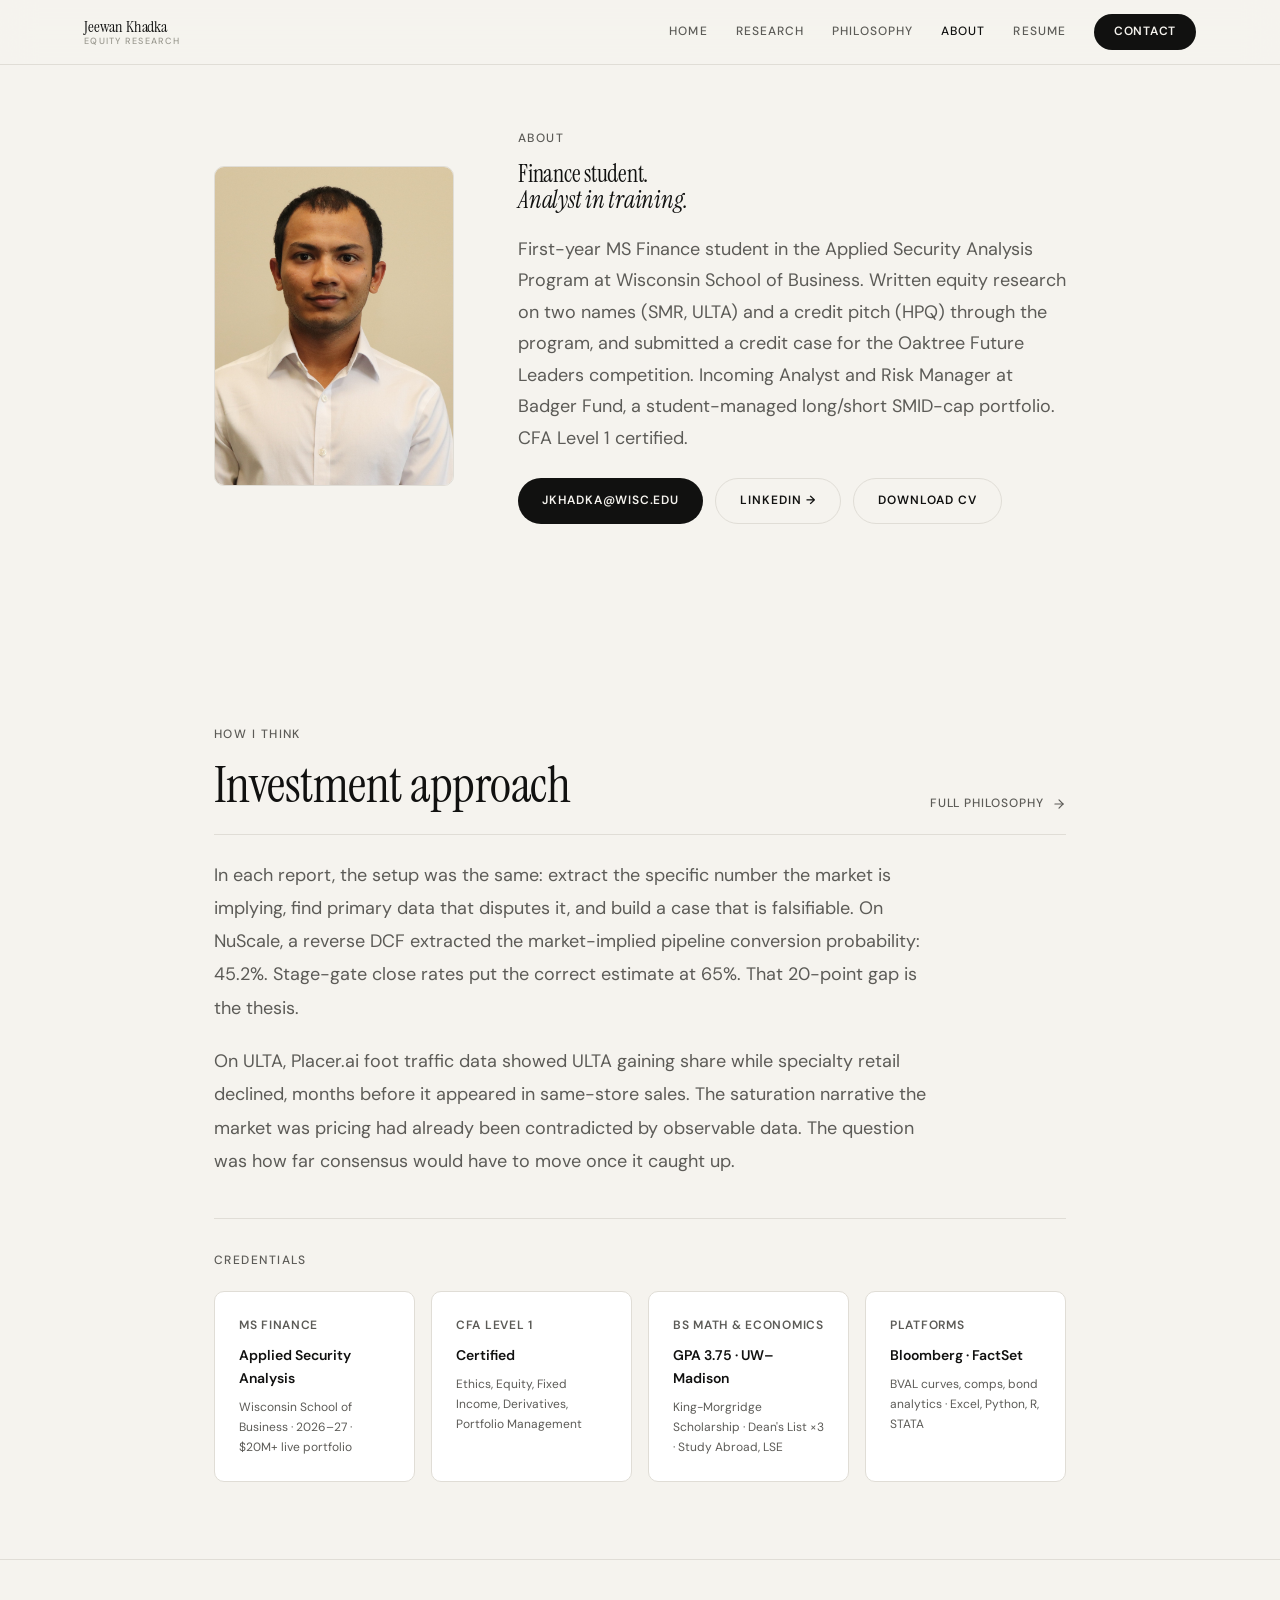
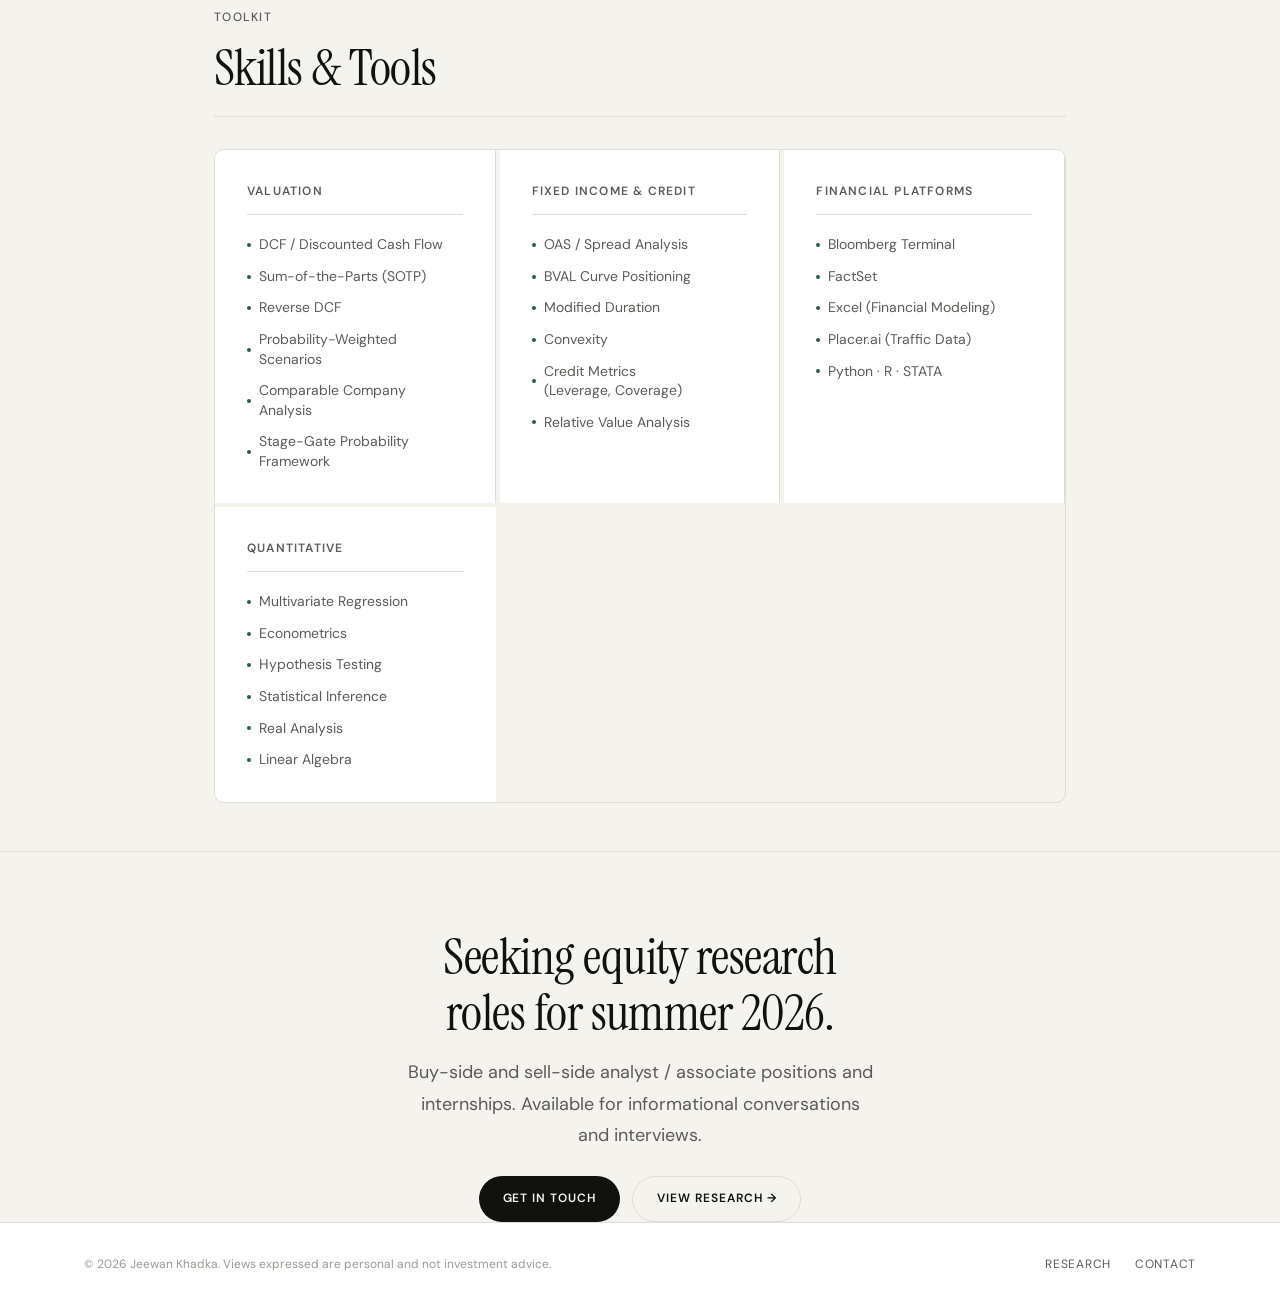
==== commit 9f3f4120: "fix: replace approach-2col (1fr 1fr) with single full-width reading column" ====
--- a/about.html
+++ b/about.html
@@ -51,9 +51,9 @@
       </div>
       <a href="philosophy.html" class="section-link">Full Philosophy <svg width="14" height="14" viewBox="0 0 24 24" fill="none" stroke="currentColor" stroke-width="2" stroke-linecap="round"><line x1="5" y1="12" x2="19" y2="12"/><polyline points="12 5 19 12 12 19"/></svg></a>
     </div>
-    <div class="approach-2col" style="display:grid;grid-template-columns:1fr 1fr;gap:clamp(var(--space-8),5vw,var(--space-14));margin-bottom:var(--space-10);">
+    <div class="approach-text" style="max-width:720px;margin-bottom:var(--space-10);">
       <p class="philosophy-body">In each report, the setup was the same: extract the specific number the market is implying, find primary data that disputes it, and build a case that is falsifiable. On NuScale, a reverse DCF extracted the market-implied pipeline conversion probability: 45.2%. Stage-gate close rates put the correct estimate at 65%. That 20-point gap is the thesis.</p>
-      <p class="philosophy-body">On ULTA, Placer.ai foot traffic data showed ULTA gaining share while specialty retail declined, months before it appeared in same-store sales. The saturation narrative the market was pricing had already been contradicted by observable data. The question was how far consensus would have to move once it caught up.</p>
+      <p class="philosophy-body" style="margin-top:var(--space-5);">On ULTA, Placer.ai foot traffic data showed ULTA gaining share while specialty retail declined, months before it appeared in same-store sales. The saturation narrative the market was pricing had already been contradicted by observable data. The question was how far consensus would have to move once it caught up.</p>
     </div>
 
     <!-- Credentials — 4-column row -->
--- a/css/style.css
+++ b/css/style.css
@@ -465,11 +465,9 @@
   padding-block: clamp(var(--space-8), 4vw, var(--space-14));
 }
 
-/* Inter-section divider — thin rule with vertical gap above and below */
+/* Inter-section whitespace — pure space, no border (Option C) */
 .section-gap {
-  height: clamp(var(--space-8), 5vw, var(--space-12));
-  border-bottom: 1px solid var(--color-border);
-  margin-bottom: clamp(var(--space-8), 5vw, var(--space-12));
+  height: clamp(var(--space-12), 6vw, var(--space-20));
 }
 /* .section--alt removed — unified cream bg */
 /* .section--dark removed */
@@ -1490,13 +1488,7 @@
   }
 }
 
-/* Investment approach 2-col text → single col on mobile */
-@media (max-width: 640px) {
-  .approach-2col {
-    grid-template-columns: 1fr !important;
-    gap: var(--space-4) !important;
-  }
-}
+/* .approach-text — single full-width reading column, no responsive override needed */
 
 /* Fixed-ratio content grids (1fr 360px) → single col on tablet/mobile */
 @media (max-width: 900px) {
@@ -1506,9 +1498,7 @@
   }
 }
 
-/* Lighter gap for report sub-sections (no border, just space) */
+/* Lighter gap for report sub-sections */
 .report-body .section-gap {
-  height: var(--space-8);
-  border-bottom: none;
-  margin-bottom: 0;
-}
+  height: var(--space-6);
+}
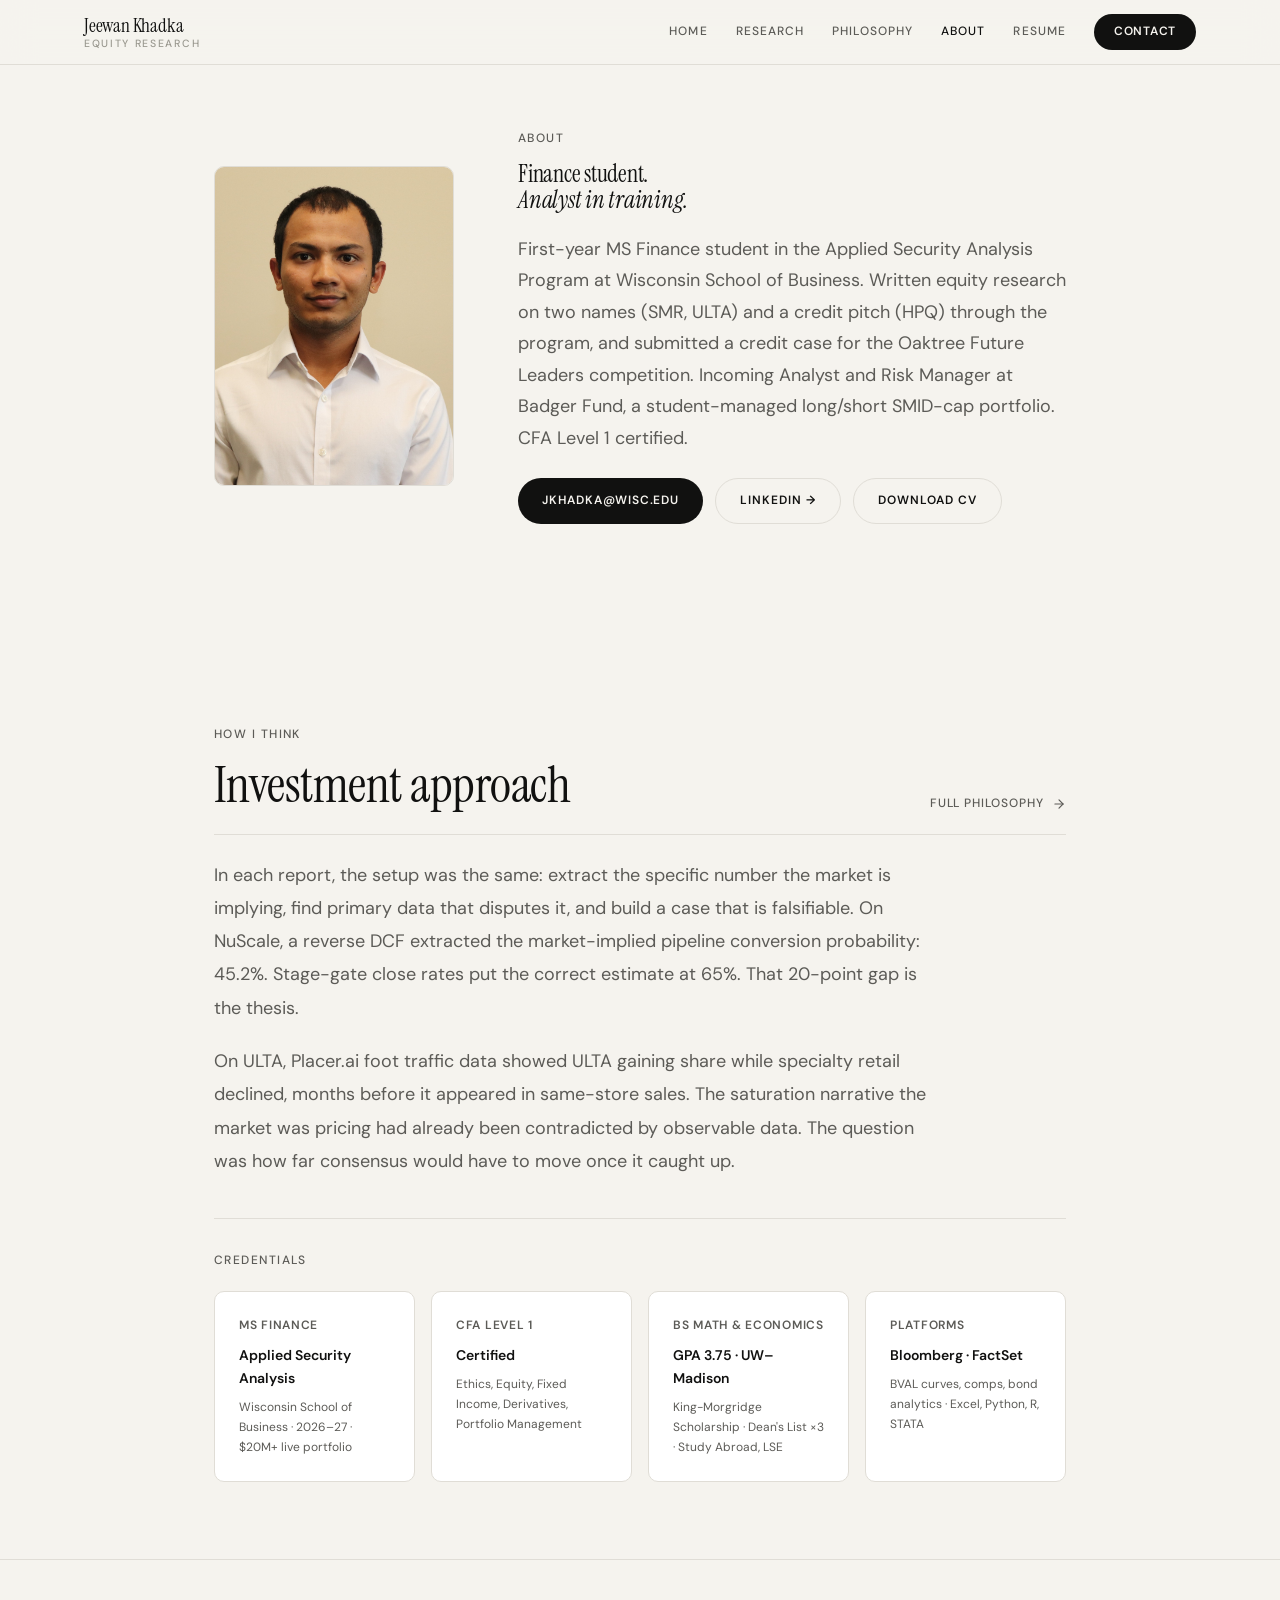
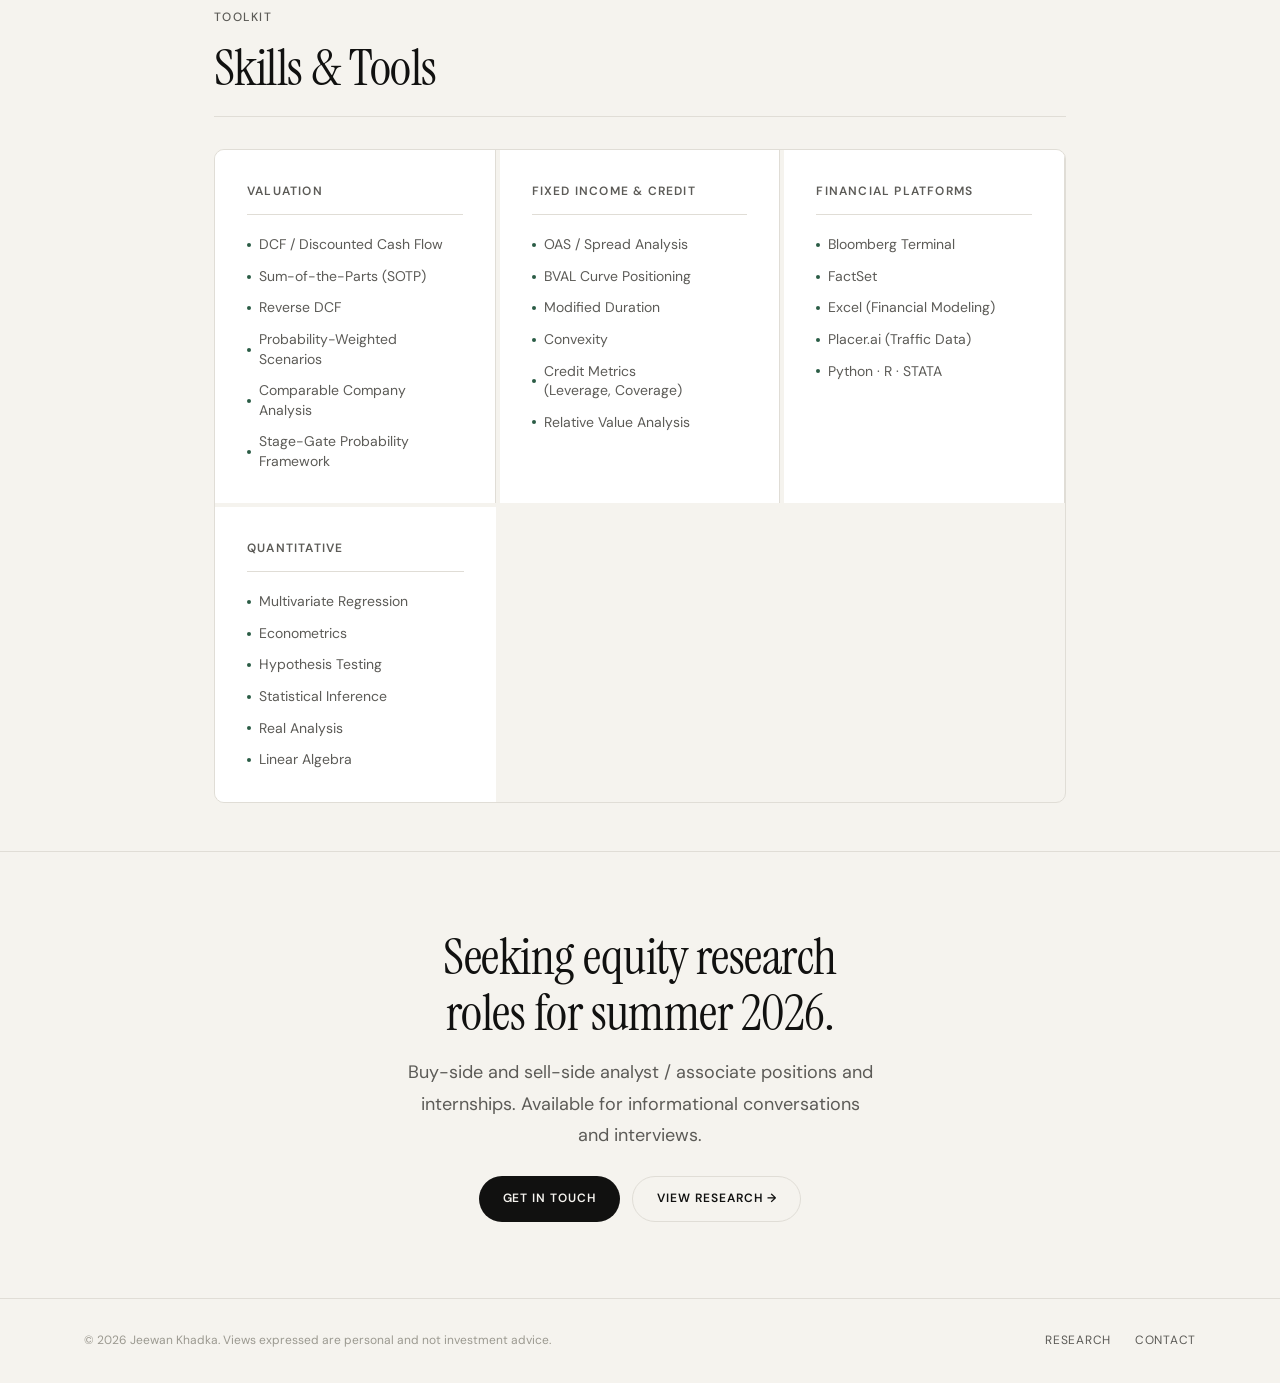
==== commit 50f110d0: "fix: consistent footer — cream background, section-gap before footer on all pages" ====
--- a/about.html
+++ b/about.html
@@ -157,6 +157,7 @@
   </div>
 </section>
 
+<div class="section-gap"></div>
 <footer class="site-footer"><div class="container"><div class="footer-inner">
   <p class="footer-copy">© 2026 Jeewan Khadka. Views expressed are personal and not investment advice.</p>
   <div class="footer-links"><a href="research.html" class="footer-link">Research</a><a href="contact.html" class="footer-link">Contact</a></div>
--- a/css/style.css
+++ b/css/style.css
@@ -222,11 +222,11 @@
 .logo-text-only {
   display: flex;
   flex-direction: column;
-  gap: 1px;
+  gap: 3px;
 }
 .logo-name-serif {
   font-family: var(--font-display);
-  font-size: clamp(1rem, 1.1vw, 1.2rem);
+  font-size: clamp(1.2rem, 1.4vw, 1.5rem);
   font-weight: 400;
   letter-spacing: -0.01em;
   color: var(--color-text);
@@ -234,9 +234,9 @@
 }
 .logo-sub-caps {
   font-family: var(--font-body);
-  font-size: 9px;
+  font-size: 10.5px;
   font-weight: 500;
-  letter-spacing: 0.14em;
+  letter-spacing: 0.16em;
   text-transform: uppercase;
   color: var(--color-text-faint);
   line-height: 1;
@@ -1271,7 +1271,7 @@
 .site-footer {
   border-top: 1px solid var(--color-border);
   padding-block: var(--space-8);
-  background: var(--color-surface-card);
+  background: var(--color-bg);
 }
 .footer-inner {
   display: flex;
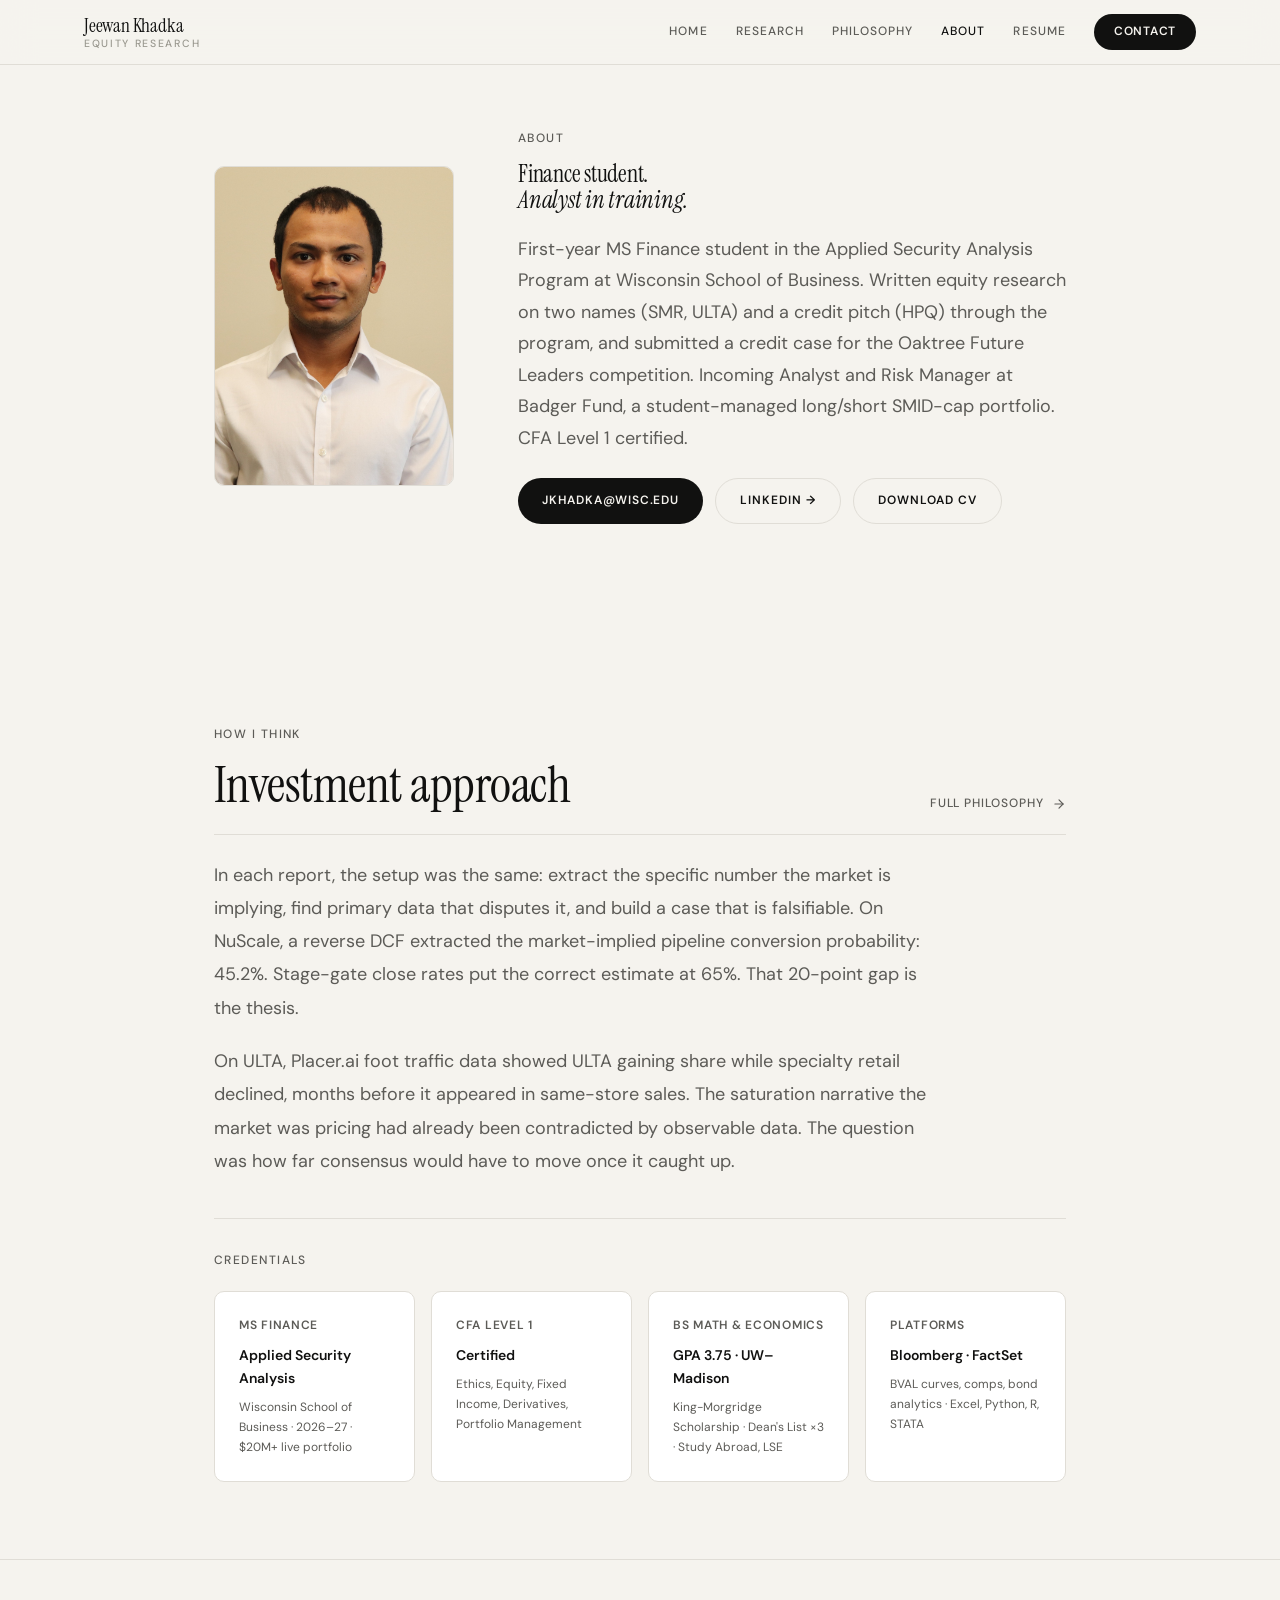
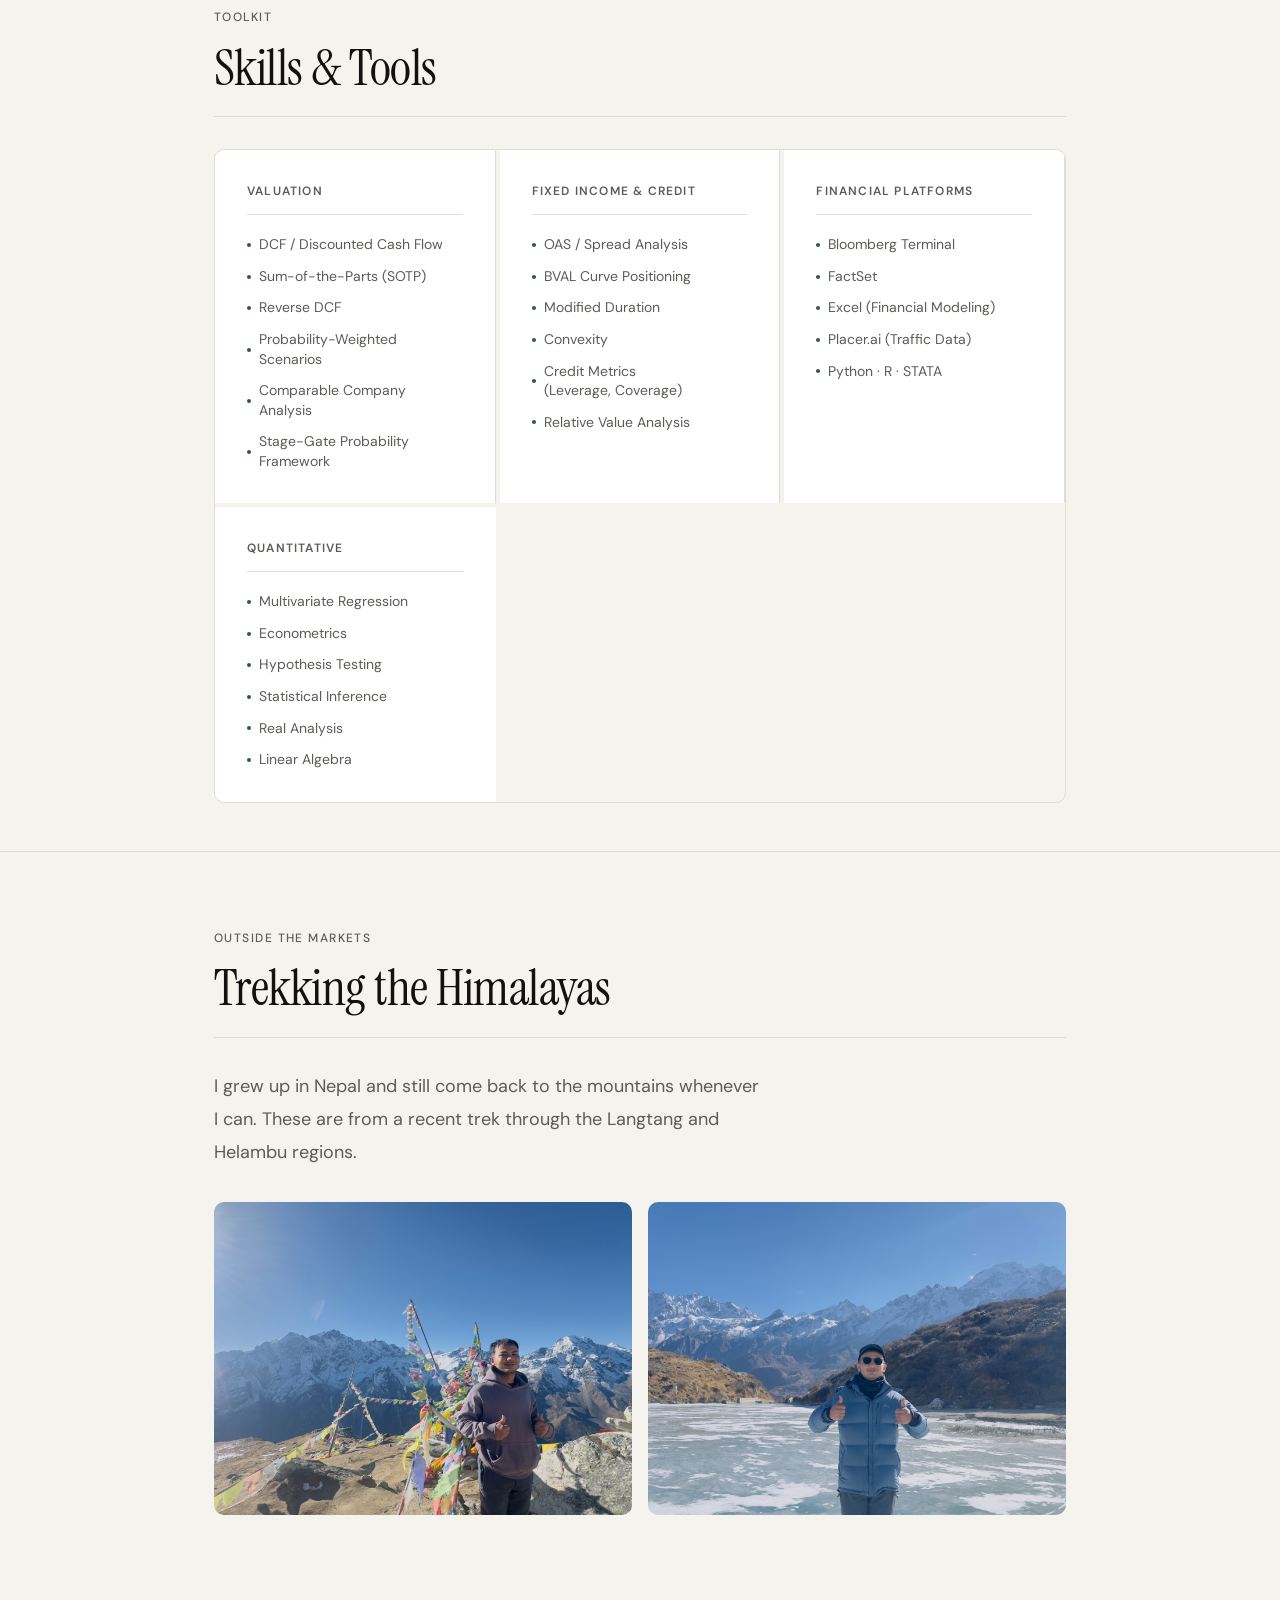
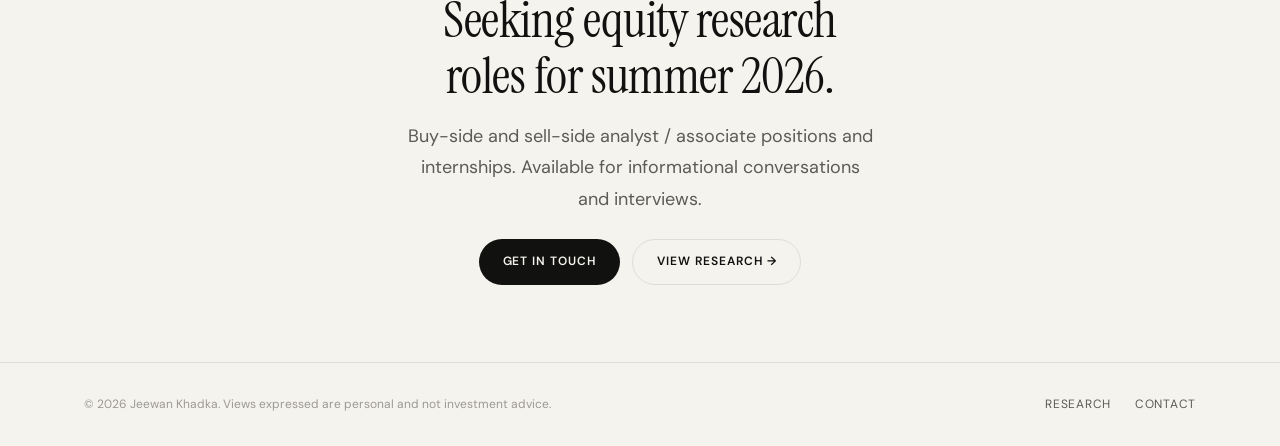
==== commit 7fa35110: "feat: add trekking section to About page with Himalaya photos" ====
--- a/about.html
+++ b/about.html
@@ -145,6 +145,29 @@
 </section>
 
 <div class="section-gap"></div>
+
+<!-- Outside the markets -->
+<section class="section">
+  <div class="container container--default">
+    <div class="section-header" style="margin-bottom:var(--space-8);">
+      <div class="section-header-left">
+        <p class="section-eyebrow">Outside the markets</p>
+        <h2 class="section-title">Trekking the Himalayas</h2>
+      </div>
+    </div>
+    <p class="philosophy-body" style="max-width:600px;margin-bottom:var(--space-8);">I grew up in Nepal and still come back to the mountains whenever I can. These are from a recent trek through the Langtang and Helambu regions.</p>
+    <div style="display:grid;grid-template-columns:1fr 1fr;gap:var(--space-4);">
+      <div style="border-radius:var(--radius-lg);overflow:hidden;aspect-ratio:4/3;">
+        <img src="assets/trek-1.jpg" alt="Himalayan summit with prayer flags" style="width:100%;height:100%;object-fit:cover;object-position:center;display:block;">
+      </div>
+      <div style="border-radius:var(--radius-lg);overflow:hidden;aspect-ratio:4/3;">
+        <img src="assets/trek-3.jpg" alt="Frozen lake, Langtang" style="width:100%;height:100%;object-fit:cover;object-position:center;display:block;">
+      </div>
+    </div>
+  </div>
+</section>
+
+<div class="section-gap"></div>
 <!-- CTA -->
 <section class="section">
   <div class="container container--narrow" style="text-align:center;">
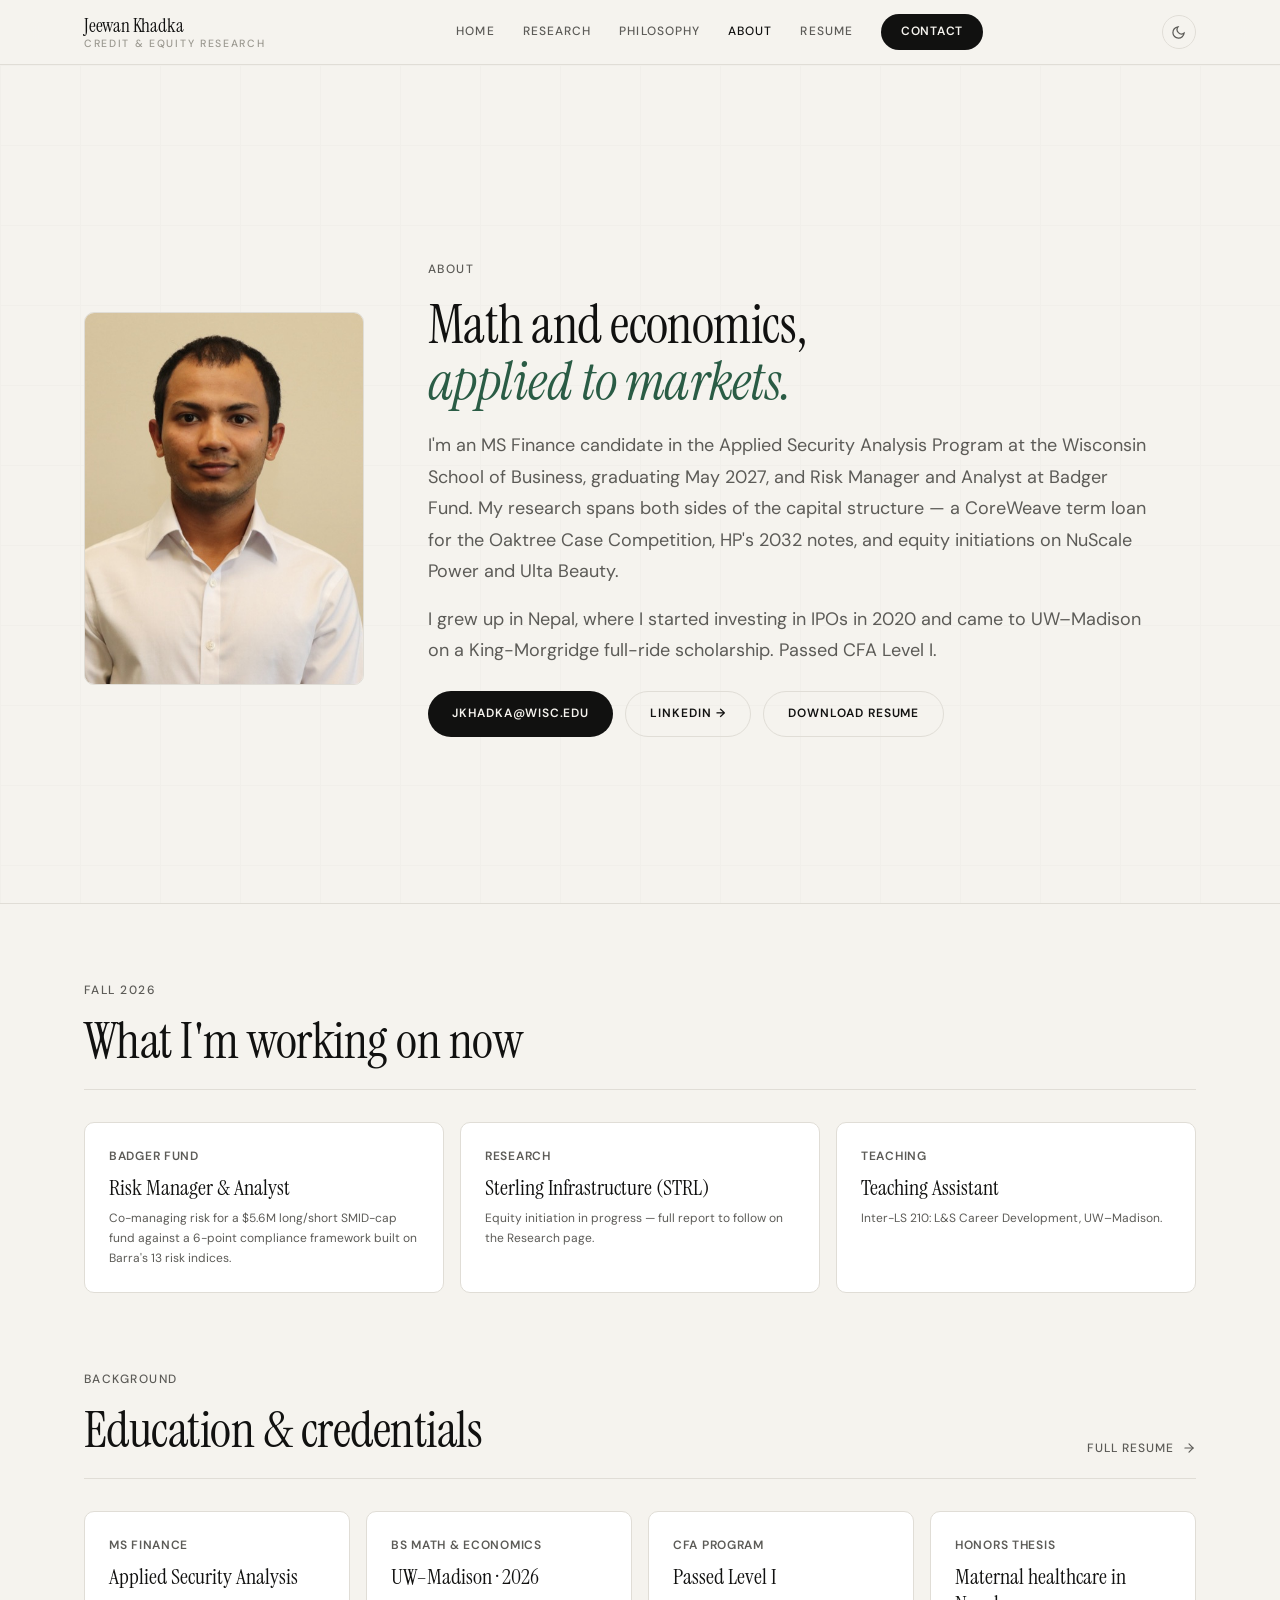
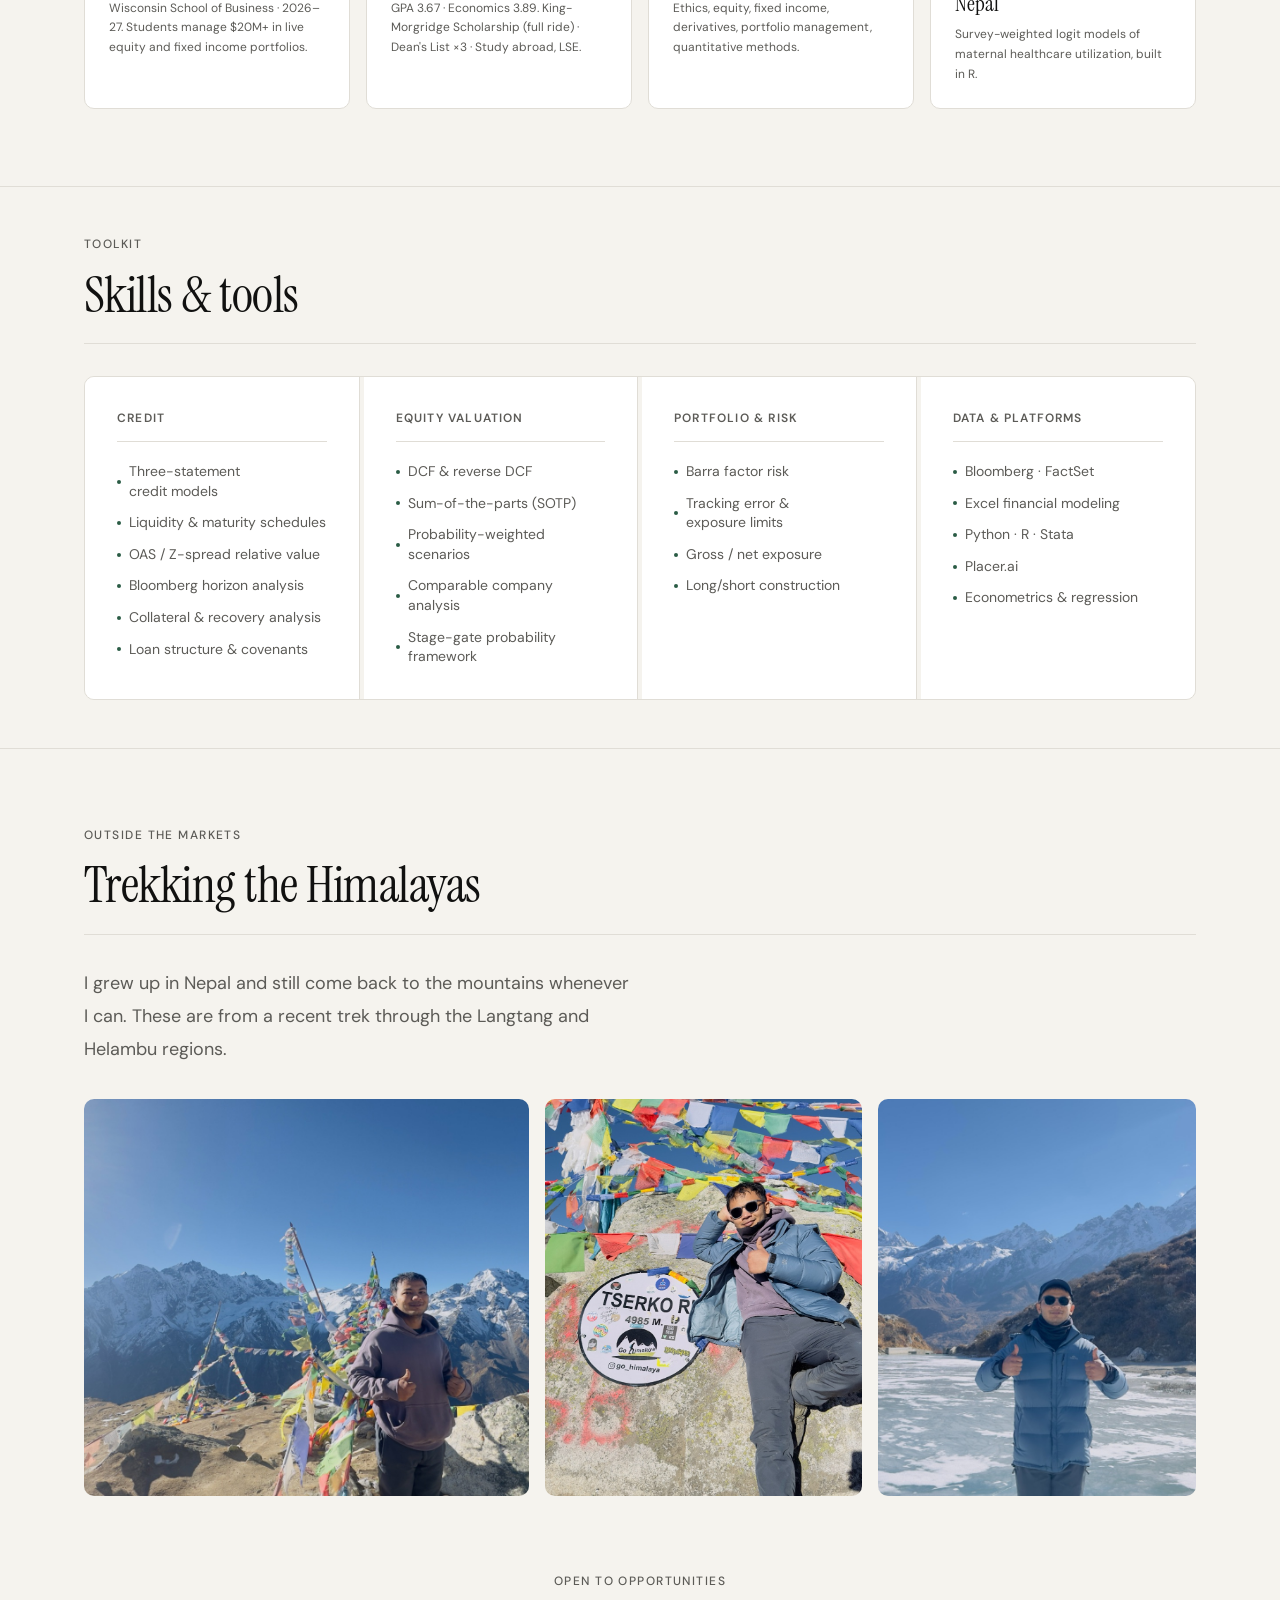
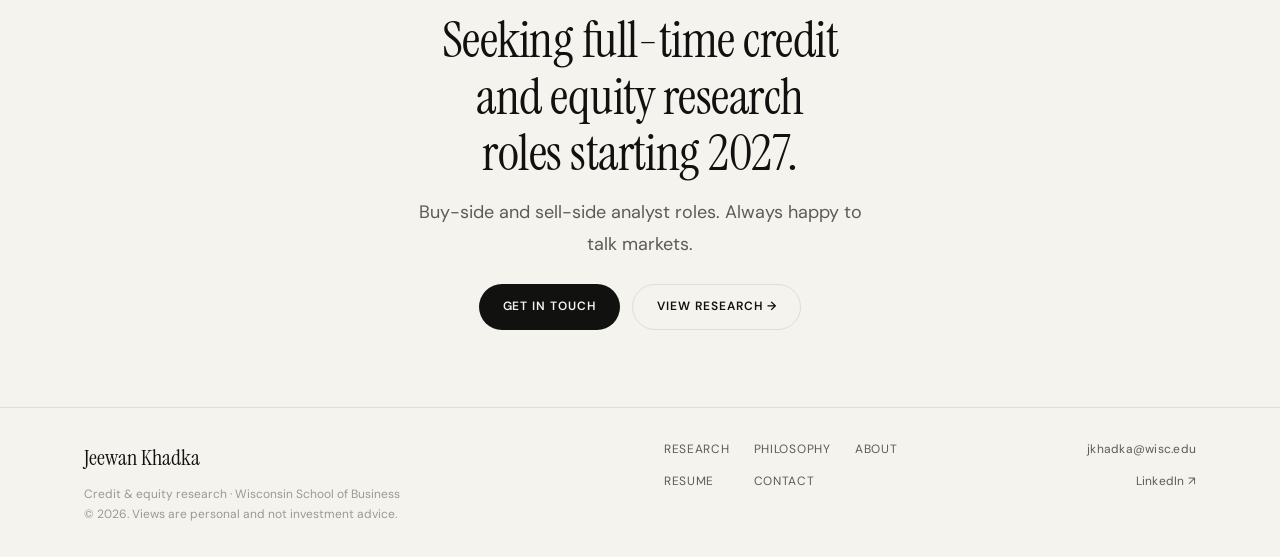
==== commit 7d77e7ac: "feat: site-wide redesign for credit & equity full-time recruiting - Shared head/header/footer on eve" ====
--- a/about.html
+++ b/about.html
@@ -1,36 +1,76 @@
 <!DOCTYPE html>
 <html lang="en">
 <head>
-  <meta charset="UTF-8" /><meta name="viewport" content="width=device-width, initial-scale=1.0" />
+  <meta charset="UTF-8" />
+  <meta name="viewport" content="width=device-width, initial-scale=1.0" />
   <title>About — Jeewan Khadka</title>
-  <meta name="description" content="First-year MS Finance student, Applied Security Analysis Program, Wisconsin School of Business. Incoming Analyst and Risk Manager at Badger Fund." />
-  <link rel="preconnect" href="https://fonts.googleapis.com" /><link rel="preconnect" href="https://fonts.gstatic.com" crossorigin />
-  <link href="https://fonts.googleapis.com/css2?family=Instrument+Serif:ital@0;1&family=DM+Sans:ital,opsz,wght@0,9..40,300..700;1,9..40,300..700&display=swap" rel="stylesheet" />
+  <meta name="description" content="MS Finance candidate, Applied Security Analysis Program, Wisconsin School of Business. Risk Manager and Analyst at Badger Fund." />
+  <meta property="og:type" content="website" />
+  <meta property="og:title" content="About — Jeewan Khadka" />
+  <meta property="og:description" content="MS Finance candidate, Applied Security Analysis Program, Wisconsin School of Business. Risk Manager and Analyst at Badger Fund." />
+  <meta name="theme-color" content="#f5f3ee" media="(prefers-color-scheme: light)" />
+  <meta name="theme-color" content="#141412" media="(prefers-color-scheme: dark)" />
+  <link rel="icon" href="assets/favicon.svg" type="image/svg+xml" />
+  <script>try{var t=localStorage.getItem('theme');if(t)document.documentElement.dataset.theme=t;}catch(e){}</script>
+  <link rel="preconnect" href="https://fonts.googleapis.com" />
+  <link rel="preconnect" href="https://fonts.gstatic.com" crossorigin />
+  <link href="https://fonts.googleapis.com/css2?family=Instrument+Serif:ital@0;1&amp;family=DM+Sans:ital,opsz,wght@0,9..40,300..700;1,9..40,300..700&amp;display=swap" rel="stylesheet" />
   <link rel="stylesheet" href="css/style.css" />
+  <link rel="stylesheet" href="css/redesign.css" />
 </head>
 <body>
-<header class="site-header"><div class="container"><div class="header-inner">
-  <a href="index.html" class="site-logo"><div class="logo-text-only"><span class="logo-name-serif">Jeewan Khadka</span><span class="logo-sub-caps">Equity Research</span></div></a>
-  <nav class="site-nav"><a href="index.html" class="nav-link">Home</a><a href="research.html" class="nav-link">Research</a><a href="philosophy.html" class="nav-link">Philosophy</a><a href="about.html" class="nav-link active">About</a><a href="resume.html" class="nav-link">Resume</a><a href="contact.html" class="nav-cta">Contact</a></nav>
-  <button class="menu-btn" aria-label="Open menu" aria-expanded="false"><svg width="20" height="20" viewBox="0 0 24 24" fill="none" stroke="currentColor" stroke-width="2" stroke-linecap="round"><line x1="3" y1="6" x2="21" y2="6"/><line x1="3" y1="12" x2="21" y2="12"/><line x1="3" y1="18" x2="21" y2="18"/></svg></button>
-</div><nav class="mobile-nav"><a href="index.html" class="nav-link">Home</a><a href="research.html" class="nav-link">Research</a><a href="philosophy.html" class="nav-link">Philosophy</a><a href="about.html" class="nav-link">About</a><a href="resume.html" class="nav-link">Resume</a><a href="contact.html" class="nav-link">Contact</a></nav></div></header>
-
+
+<a class="skip-link" href="#main">Skip to content</a>
+<header class="site-header" role="banner">
+  <div class="container">
+    <div class="header-inner">
+      <a href="index.html" class="site-logo" aria-label="Jeewan Khadka home">
+        <div class="logo-text-only"><span class="logo-name-serif">Jeewan Khadka</span><span class="logo-sub-caps">Credit &amp; Equity Research</span></div>
+      </a>
+      <nav class="site-nav" aria-label="Primary">
+        <a href="index.html" class="nav-link">Home</a>
+        <a href="research.html" class="nav-link">Research</a>
+        <a href="philosophy.html" class="nav-link">Philosophy</a>
+        <a href="about.html" class="nav-link active" aria-current="page">About</a>
+        <a href="resume.html" class="nav-link">Resume</a>
+        <a href="contact.html" class="nav-cta">Contact</a>
+      </nav>
+      <div class="header-tools">
+        <button class="theme-btn" type="button" aria-label="Toggle dark mode">
+          <svg class="i-moon" width="15" height="15" viewBox="0 0 24 24" fill="none" stroke="currentColor" stroke-width="2" stroke-linecap="round"><path d="M21 12.8A9 9 0 1 1 11.2 3a7 7 0 0 0 9.8 9.8z"/></svg>
+          <svg class="i-sun" width="15" height="15" viewBox="0 0 24 24" fill="none" stroke="currentColor" stroke-width="2" stroke-linecap="round"><circle cx="12" cy="12" r="4"/><path d="M12 2v2M12 20v2M4.9 4.9l1.4 1.4M17.7 17.7l1.4 1.4M2 12h2M20 12h2M4.9 19.1l1.4-1.4M17.7 6.3l1.4-1.4"/></svg>
+        </button>
+        <button class="menu-btn" aria-label="Open menu" aria-expanded="false">
+          <svg width="20" height="20" viewBox="0 0 24 24" fill="none" stroke="currentColor" stroke-width="2" stroke-linecap="round"><line x1="3" y1="6" x2="21" y2="6"/><line x1="3" y1="12" x2="21" y2="12"/><line x1="3" y1="18" x2="21" y2="18"/></svg>
+        </button>
+      </div>
+    </div>
+    <nav class="mobile-nav" aria-label="Mobile">
+      <a href="index.html" class="nav-link">Home</a>
+      <a href="research.html" class="nav-link">Research</a>
+      <a href="philosophy.html" class="nav-link">Philosophy</a>
+      <a href="about.html" class="nav-link active" aria-current="page">About</a>
+      <a href="resume.html" class="nav-link">Resume</a>
+      <a href="contact.html" class="nav-link">Contact</a>
+    </nav>
+  </div>
+</header>
+
+<main id="main">
 <!-- Hero with photo -->
-<section style="padding-top:clamp(var(--space-10),5vw,var(--space-16));padding-bottom:clamp(var(--space-8),4vw,var(--space-12));">
-  <div class="container container--default">
-    <div class="about-hero-inner" style="display:grid;grid-template-columns:240px 1fr;gap:clamp(var(--space-8),5vw,var(--space-16));align-items:center;">
-      <div style="flex-shrink:0;">
-        <img src="assets/jeewan-headshot.jpg" alt="Jeewan Khadka"
-          style="width:100%;aspect-ratio:3/4;object-fit:cover;object-position:top;border-radius:var(--radius-lg);border:1px solid var(--color-border);display:block;" />
-      </div>
+<section class="page-hero">
+  <div class="container">
+    <div class="about-hero-inner">
+      <img src="assets/jeewan-headshot.jpg" alt="Jeewan Khadka" class="about-photo" width="480" height="640" />
       <div>
-        <p class="eyebrow" style="margin-bottom:var(--space-3);">About</p>
-        <h1 style="font-family:var(--font-display);font-size:clamp(1.75rem,2.5vw+0.5rem,2.75rem);font-weight:400;letter-spacing:-0.01em;line-height:1.1;color:var(--color-text);margin-bottom:var(--space-5);">Finance student.<br><em style="font-style:italic;">Analyst in training.</em></h1>
-        <p class="body-lead" style="margin-bottom:var(--space-6);">First-year MS Finance student in the Applied Security Analysis Program at Wisconsin School of Business. Written equity research on two names (SMR, ULTA) and a credit pitch (HPQ) through the program, and submitted a credit case for the Oaktree Future Leaders competition. Incoming Analyst and Risk Manager at Badger Fund, a student-managed long/short SMID-cap portfolio. CFA Level 1 certified.</p>
-        <div style="display:flex;gap:var(--space-3);flex-wrap:wrap;">
+        <p class="eyebrow">About</p>
+        <h1 class="display-heading">Math and economics,<br><em>applied to markets.</em></h1>
+        <p class="body-lead">I'm an MS Finance candidate in the Applied Security Analysis Program at the Wisconsin School of Business, graduating May 2027, and Risk Manager and Analyst at Badger Fund. My research spans both sides of the capital structure — a CoreWeave term loan for the Oaktree Case Competition, HP's 2032 notes, and equity initiations on NuScale Power and Ulta Beauty.</p>
+        <p class="body-lead">I grew up in Nepal, where I started investing in IPOs in 2020 and came to UW–Madison on a King-Morgridge full-ride scholarship. Passed CFA Level I.</p>
+        <div class="btn-row">
           <a href="mailto:jkhadka@wisc.edu" class="btn btn-dark">jkhadka@wisc.edu</a>
           <a href="https://linkedin.com/in/jeewankhadka/" target="_blank" rel="noopener" class="btn btn-outline">LinkedIn →</a>
-          <a href="assets/pdfs/Khadka_Jeewan_MS27.pdf" target="_blank" class="btn btn-outline">Download CV</a>
+          <a href="assets/pdfs/Khadka_Jeewan_Resume.pdf" target="_blank" class="btn btn-outline">Download Resume</a>
         </div>
       </div>
     </div>
@@ -38,51 +78,69 @@
 </section>
 
 <div class="section-gap"></div>
-<div class="section-gap"></div>
-<!-- Investment approach + Credentials -->
-<section class="section">
-  <div class="container container--default">
-
-    <!-- Approach text — two columns -->
-    <div class="section-header" style="margin-bottom:var(--space-6);">
-      <div class="section-header-left">
-        <p class="section-eyebrow">How I Think</p>
-        <h2 class="section-title">Investment approach</h2>
-      </div>
-      <a href="philosophy.html" class="section-link">Full Philosophy <svg width="14" height="14" viewBox="0 0 24 24" fill="none" stroke="currentColor" stroke-width="2" stroke-linecap="round"><line x1="5" y1="12" x2="19" y2="12"/><polyline points="12 5 19 12 12 19"/></svg></a>
-    </div>
-    <div class="approach-text" style="max-width:720px;margin-bottom:var(--space-10);">
-      <p class="philosophy-body">In each report, the setup was the same: extract the specific number the market is implying, find primary data that disputes it, and build a case that is falsifiable. On NuScale, a reverse DCF extracted the market-implied pipeline conversion probability: 45.2%. Stage-gate close rates put the correct estimate at 65%. That 20-point gap is the thesis.</p>
-      <p class="philosophy-body" style="margin-top:var(--space-5);">On ULTA, Placer.ai foot traffic data showed ULTA gaining share while specialty retail declined, months before it appeared in same-store sales. The saturation narrative the market was pricing had already been contradicted by observable data. The question was how far consensus would have to move once it caught up.</p>
-    </div>
-
-    <!-- Credentials — 4-column row -->
-    <div style="border-top:1px solid var(--color-border);padding-top:var(--space-8);">
-      <p class="section-eyebrow" style="margin-bottom:var(--space-5);">Credentials</p>
-      <div class="creds-4col" style="display:grid;grid-template-columns:repeat(4,1fr);gap:var(--space-4);">
-        <div style="padding:var(--space-6);border:1px solid var(--color-border);border-radius:var(--radius-lg);background:var(--color-surface-card);">
-          <div style="font-size:var(--text-xs);font-weight:600;letter-spacing:0.06em;text-transform:uppercase;color:var(--color-text-muted);margin-bottom:var(--space-2);">MS Finance</div>
-          <div style="font-size:var(--text-sm);color:var(--color-text);font-weight:600;margin-bottom:var(--space-2);">Applied Security Analysis</div>
-          <div style="font-size:var(--text-xs);color:var(--color-text-muted);line-height:1.65;">Wisconsin School of Business · 2026–27 · $20M+ live portfolio</div>
-        </div>
-        <div style="padding:var(--space-6);border:1px solid var(--color-border);border-radius:var(--radius-lg);background:var(--color-surface-card);">
-          <div style="font-size:var(--text-xs);font-weight:600;letter-spacing:0.06em;text-transform:uppercase;color:var(--color-text-muted);margin-bottom:var(--space-2);">CFA Level 1</div>
-          <div style="font-size:var(--text-sm);color:var(--color-text);font-weight:600;margin-bottom:var(--space-2);">Certified</div>
-          <div style="font-size:var(--text-xs);color:var(--color-text-muted);line-height:1.65;">Ethics, Equity, Fixed Income, Derivatives, Portfolio Management</div>
-        </div>
-        <div style="padding:var(--space-6);border:1px solid var(--color-border);border-radius:var(--radius-lg);background:var(--color-surface-card);">
-          <div style="font-size:var(--text-xs);font-weight:600;letter-spacing:0.06em;text-transform:uppercase;color:var(--color-text-muted);margin-bottom:var(--space-2);">BS Math &amp; Economics</div>
-          <div style="font-size:var(--text-sm);color:var(--color-text);font-weight:600;margin-bottom:var(--space-2);">GPA 3.75 · UW–Madison</div>
-          <div style="font-size:var(--text-xs);color:var(--color-text-muted);line-height:1.65;">King-Morgridge Scholarship · Dean's List ×3 · Study Abroad, LSE</div>
-        </div>
-        <div style="padding:var(--space-6);border:1px solid var(--color-border);border-radius:var(--radius-lg);background:var(--color-surface-card);">
-          <div style="font-size:var(--text-xs);font-weight:600;letter-spacing:0.06em;text-transform:uppercase;color:var(--color-text-muted);margin-bottom:var(--space-2);">Platforms</div>
-          <div style="font-size:var(--text-sm);color:var(--color-text);font-weight:600;margin-bottom:var(--space-2);">Bloomberg · FactSet</div>
-          <div style="font-size:var(--text-xs);color:var(--color-text-muted);line-height:1.65;">BVAL curves, comps, bond analytics · Excel, Python, R, STATA</div>
-        </div>
-      </div>
-    </div>
-
+<!-- Now -->
+<section class="section">
+  <div class="container container--default">
+    <div class="section-header">
+      <div class="section-header-left">
+        <p class="section-eyebrow">Fall 2026</p>
+        <h2 class="section-title">What I'm working on now</h2>
+      </div>
+    </div>
+    <div class="now-grid">
+      <div class="info-card">
+        <div class="info-card-kicker">Badger Fund</div>
+        <div class="info-card-title">Risk Manager &amp; Analyst</div>
+        <p>Co-managing risk for a $5.6M long/short SMID-cap fund against a 6-point compliance framework built on Barra's 13 risk indices.</p>
+      </div>
+      <div class="info-card">
+        <div class="info-card-kicker">Research</div>
+        <div class="info-card-title">Sterling Infrastructure (STRL)</div>
+        <p>Equity initiation in progress — full report to follow on the Research page.</p>
+      </div>
+      <div class="info-card">
+        <div class="info-card-kicker">Teaching</div>
+        <div class="info-card-title">Teaching Assistant</div>
+        <p>Inter-LS 210: L&amp;S Career Development, UW–Madison.</p>
+      </div>
+    </div>
+  </div>
+</section>
+
+<div class="section-gap"></div>
+<!-- Credentials -->
+<section class="section">
+  <div class="container container--default">
+    <div class="section-header">
+      <div class="section-header-left">
+        <p class="section-eyebrow">Background</p>
+        <h2 class="section-title">Education &amp; credentials</h2>
+      </div>
+      <a href="resume.html" class="section-link">Full Resume
+        <svg width="14" height="14" viewBox="0 0 24 24" fill="none" stroke="currentColor" stroke-width="2" stroke-linecap="round"><line x1="5" y1="12" x2="19" y2="12"/><polyline points="12 5 19 12 12 19"/></svg></a>
+    </div>
+    <div class="creds-4col">
+      <div class="info-card">
+        <div class="info-card-kicker">MS Finance</div>
+        <div class="info-card-title">Applied Security Analysis</div>
+        <p>Wisconsin School of Business · 2026–27. Students manage $20M+ in live equity and fixed income portfolios.</p>
+      </div>
+      <div class="info-card">
+        <div class="info-card-kicker">BS Math &amp; Economics</div>
+        <div class="info-card-title">UW–Madison · 2026</div>
+        <p>GPA 3.67 · Economics 3.89. King-Morgridge Scholarship (full ride) · Dean's List ×3 · Study abroad, LSE.</p>
+      </div>
+      <div class="info-card">
+        <div class="info-card-kicker">CFA Program</div>
+        <div class="info-card-title">Passed Level I</div>
+        <p>Ethics, equity, fixed income, derivatives, portfolio management, quantitative methods.</p>
+      </div>
+      <div class="info-card">
+        <div class="info-card-kicker">Honors Thesis</div>
+        <div class="info-card-title">Maternal healthcare in Nepal</div>
+        <p>Survey-weighted logit models of maternal healthcare utilization, built in R.</p>
+      </div>
+    </div>
   </div>
 </section>
 
@@ -93,76 +151,69 @@
     <div class="section-header">
       <div class="section-header-left">
         <p class="section-eyebrow">Toolkit</p>
-        <h2 class="section-title">Skills &amp; Tools</h2>
+        <h2 class="section-title">Skills &amp; tools</h2>
       </div>
     </div>
     <div class="skills-row">
       <div class="skill-col">
-        <div class="skill-col-title">Valuation</div>
-        <ul class="skill-list" role="list">
-          <li>DCF / Discounted Cash Flow</li>
-          <li>Sum-of-the-Parts (SOTP)</li>
-          <li>Reverse DCF</li>
-          <li>Probability-Weighted Scenarios</li>
-          <li>Comparable Company Analysis</li>
-          <li>Stage-Gate Probability Framework</li>
-        </ul>
-      </div>
-      <div class="skill-col">
-        <div class="skill-col-title">Fixed Income &amp; Credit</div>
-        <ul class="skill-list" role="list">
-          <li>OAS / Spread Analysis</li>
-          <li>BVAL Curve Positioning</li>
-          <li>Modified Duration</li>
-          <li>Convexity</li>
-          <li>Credit Metrics (Leverage, Coverage)</li>
-          <li>Relative Value Analysis</li>
-        </ul>
-      </div>
-      <div class="skill-col">
-        <div class="skill-col-title">Financial Platforms</div>
-        <ul class="skill-list" role="list">
-          <li>Bloomberg Terminal</li>
-          <li>FactSet</li>
-          <li>Excel (Financial Modeling)</li>
-          <li>Placer.ai (Traffic Data)</li>
-          <li>Python · R · STATA</li>
-        </ul>
-      </div>
-      <div class="skill-col">
-        <div class="skill-col-title">Quantitative</div>
-        <ul class="skill-list" role="list">
-          <li>Multivariate Regression</li>
-          <li>Econometrics</li>
-          <li>Hypothesis Testing</li>
-          <li>Statistical Inference</li>
-          <li>Real Analysis</li>
-          <li>Linear Algebra</li>
-        </ul>
-      </div>
-    </div>
-  </div>
-</section>
-
-<div class="section-gap"></div>
-
+        <div class="skill-col-title">Credit</div>
+        <ul class="skill-list" role="list">
+          <li>Three-statement credit models</li>
+          <li>Liquidity &amp; maturity schedules</li>
+          <li>OAS / Z-spread relative value</li>
+          <li>Bloomberg horizon analysis</li>
+          <li>Collateral &amp; recovery analysis</li>
+          <li>Loan structure &amp; covenants</li>
+        </ul>
+      </div>
+      <div class="skill-col">
+        <div class="skill-col-title">Equity Valuation</div>
+        <ul class="skill-list" role="list">
+          <li>DCF &amp; reverse DCF</li>
+          <li>Sum-of-the-parts (SOTP)</li>
+          <li>Probability-weighted scenarios</li>
+          <li>Comparable company analysis</li>
+          <li>Stage-gate probability framework</li>
+        </ul>
+      </div>
+      <div class="skill-col">
+        <div class="skill-col-title">Portfolio &amp; Risk</div>
+        <ul class="skill-list" role="list">
+          <li>Barra factor risk</li>
+          <li>Tracking error &amp; exposure limits</li>
+          <li>Gross / net exposure</li>
+          <li>Long/short construction</li>
+        </ul>
+      </div>
+      <div class="skill-col">
+        <div class="skill-col-title">Data &amp; Platforms</div>
+        <ul class="skill-list" role="list">
+          <li>Bloomberg · FactSet</li>
+          <li>Excel financial modeling</li>
+          <li>Python · R · Stata</li>
+          <li>Placer.ai</li>
+          <li>Econometrics &amp; regression</li>
+        </ul>
+      </div>
+    </div>
+  </div>
+</section>
+
+<div class="section-gap"></div>
 <!-- Outside the markets -->
 <section class="section">
   <div class="container container--default">
-    <div class="section-header" style="margin-bottom:var(--space-8);">
+    <div class="section-header">
       <div class="section-header-left">
         <p class="section-eyebrow">Outside the markets</p>
         <h2 class="section-title">Trekking the Himalayas</h2>
       </div>
     </div>
     <p class="philosophy-body" style="max-width:600px;margin-bottom:var(--space-8);">I grew up in Nepal and still come back to the mountains whenever I can. These are from a recent trek through the Langtang and Helambu regions.</p>
-    <div style="display:grid;grid-template-columns:1fr 1fr;gap:var(--space-4);">
-      <div style="border-radius:var(--radius-lg);overflow:hidden;aspect-ratio:4/3;">
-        <img src="assets/trek-1.jpg" alt="Himalayan summit with prayer flags" style="width:100%;height:100%;object-fit:cover;object-position:center;display:block;">
-      </div>
-      <div style="border-radius:var(--radius-lg);overflow:hidden;aspect-ratio:4/3;">
-        <img src="assets/trek-3.jpg" alt="Frozen lake, Langtang" style="width:100%;height:100%;object-fit:cover;object-position:center;display:block;">
-      </div>
+    <div class="photo-grid">
+      <img src="assets/trek-1.jpg" alt="Himalayan summit with prayer flags" loading="lazy" />
+      <img src="assets/trek-2.jpg" alt="At the Tserko Ri summit sign, Langtang" loading="lazy" />
+      <img src="assets/trek-3.jpg" alt="Frozen lake, Langtang" loading="lazy" />
     </div>
   </div>
 </section>
@@ -171,20 +222,35 @@
 <!-- CTA -->
 <section class="section">
   <div class="container container--narrow" style="text-align:center;">
-    <h2 class="section-heading" style="margin-bottom:var(--space-4);">Seeking equity research roles for summer 2026.</h2>
-    <p class="body-lead" style="margin-inline:auto;margin-bottom:var(--space-6);">Buy-side and sell-side analyst / associate positions and internships. Available for informational conversations and interviews.</p>
-    <div style="display:flex;gap:var(--space-3);justify-content:center;flex-wrap:wrap;">
+    <p class="eyebrow" style="margin-bottom:var(--space-5);">Open to Opportunities</p>
+    <h2 class="section-heading" style="margin-bottom:var(--space-4);">Seeking full-time credit and equity research roles starting 2027.</h2>
+    <p class="body-lead" style="margin-inline:auto;margin-bottom:var(--space-6);">Buy-side and sell-side analyst roles. Always happy to talk markets.</p>
+    <div class="btn-row" style="justify-content:center;">
       <a href="contact.html" class="btn btn-dark">Get in Touch</a>
       <a href="research.html" class="btn btn-outline">View Research →</a>
     </div>
   </div>
 </section>
 
-<div class="section-gap"></div>
-<footer class="site-footer"><div class="container"><div class="footer-inner">
-  <p class="footer-copy">© 2026 Jeewan Khadka. Views expressed are personal and not investment advice.</p>
-  <div class="footer-links"><a href="research.html" class="footer-link">Research</a><a href="contact.html" class="footer-link">Contact</a></div>
-</div></div></footer>
+</main>
+
+<div class="section-gap"></div>
+<footer class="site-footer">
+  <div class="container">
+    <div class="footer-grid">
+      <div>
+        <div class="footer-name">Jeewan Khadka</div>
+        <p class="footer-copy">Credit &amp; equity research · Wisconsin School of Business<br>© 2026. Views are personal and not investment advice.</p>
+      </div>
+      <div class="footer-links"><a href="research.html" class="footer-link">Research</a><a href="philosophy.html" class="footer-link">Philosophy</a><a href="about.html" class="footer-link">About</a><a href="resume.html" class="footer-link">Resume</a><a href="contact.html" class="footer-link">Contact</a></div>
+      <div class="footer-social">
+        <a href="mailto:jkhadka@wisc.edu" class="footer-link">jkhadka@wisc.edu</a>
+        <a href="https://linkedin.com/in/jeewankhadka/" target="_blank" rel="noopener" class="footer-link">LinkedIn ↗</a>
+      </div>
+    </div>
+  </div>
+</footer>
+
 <script src="js/main.js" defer></script>
 </body>
 </html>
--- a/css/redesign.css
+++ b/css/redesign.css
@@ -0,0 +1,426 @@
+/* =============================================
+   REDESIGN LAYER — loads after style.css
+   Same palette, fonts and card language; adds
+   dark mode, coverage panel, filters, timeline.
+   ============================================= */
+
+/* ─── DARK MODE TOKENS ──────────────────────── */
+:root { color-scheme: light; }
+@media (prefers-color-scheme: dark) {
+  :root:not([data-theme="light"]) {
+    color-scheme: dark;
+    --color-bg:           #141412;
+    --color-surface:      #191917;
+    --color-surface-card: #1d1d1a;
+    --color-surface-dark: #0d0d0c;
+    --color-border:       #2e2d29;
+    --color-border-light: #24231f;
+    --color-divider:      #2a2925;
+    --color-text:         #f2f0ea;
+    --color-text-muted:   #a8a69e;
+    --color-text-faint:   #75736b;
+    --color-text-inverse: #141412;
+    --color-accent:       #6fb08f;
+    --color-accent-hover: #8cc5a7;
+    --color-accent-light: #1f2c25;
+    --color-accent-mid:   #4a8a6a;
+    --color-buy:          #6fbf93;
+    --color-buy-bg:       #1c2b23;
+  }
+}
+:root[data-theme="dark"] {
+  color-scheme: dark;
+  --color-bg:           #141412;
+  --color-surface:      #191917;
+  --color-surface-card: #1d1d1a;
+  --color-surface-dark: #0d0d0c;
+  --color-border:       #2e2d29;
+  --color-border-light: #24231f;
+  --color-divider:      #2a2925;
+  --color-text:         #f2f0ea;
+  --color-text-muted:   #a8a69e;
+  --color-text-faint:   #75736b;
+  --color-text-inverse: #141412;
+  --color-accent:       #6fb08f;
+  --color-accent-hover: #8cc5a7;
+  --color-accent-light: #1f2c25;
+  --color-accent-mid:   #4a8a6a;
+  --color-buy:          #6fbf93;
+  --color-buy-bg:       #1c2b23;
+}
+.site-header { background: color-mix(in srgb, var(--color-bg) 88%, transparent); }
+
+/* Theme toggle */
+.theme-btn {
+  display: inline-flex; align-items: center; justify-content: center;
+  width: 34px; height: 34px; border-radius: var(--radius-full);
+  border: 1px solid var(--color-border); background: transparent;
+  color: var(--color-text-muted); cursor: pointer;
+  transition: color var(--transition), border-color var(--transition);
+}
+.theme-btn:hover { color: var(--color-text); border-color: var(--color-text); }
+.theme-btn .i-sun { display: none; }
+:root[data-theme="dark"] .theme-btn .i-sun { display: block; }
+:root[data-theme="dark"] .theme-btn .i-moon { display: none; }
+.header-tools { display: flex; align-items: center; gap: var(--space-3); }
+
+/* ─── HERO (two-column) ─────────────────────── */
+.hero-grid {
+  position: relative; z-index: 1;
+  display: grid;
+  grid-template-columns: minmax(0, 1fr) minmax(0, 1fr);
+  gap: clamp(var(--space-8), 5vw, var(--space-16));
+  align-items: center;
+}
+.hero-grid .hero-name { font-size: clamp(3rem, 1rem + 5.2vw, 6.25rem); }
+.hero-grid .hero-actions { margin-bottom: 0; }
+
+.status-pill {
+  display: inline-flex; align-items: center; gap: var(--space-2);
+  font-size: var(--text-xs); font-weight: 500; letter-spacing: 0.06em;
+  color: var(--color-accent);
+  background: var(--color-accent-light);
+  border: 1px solid color-mix(in srgb, var(--color-accent) 25%, transparent);
+  padding: 6px 12px; border-radius: var(--radius-full);
+  margin-bottom: var(--space-6);
+}
+.status-dot {
+  width: 7px; height: 7px; border-radius: 50%; background: var(--color-accent);
+  box-shadow: 0 0 0 0 color-mix(in srgb, var(--color-accent) 50%, transparent);
+  animation: pulse 2.4s infinite;
+}
+@keyframes pulse { 70% { box-shadow: 0 0 0 7px transparent; } 100% { box-shadow: 0 0 0 0 transparent; } }
+
+/* Coverage panel */
+.coverage-panel {
+  background: var(--color-surface-card);
+  border: 1px solid var(--color-border);
+  border-radius: var(--radius-lg);
+  box-shadow: var(--shadow-md);
+  overflow: hidden;
+}
+.coverage-head {
+  display: flex; justify-content: space-between; align-items: center;
+  padding: var(--space-4) var(--space-5);
+  border-bottom: 1px solid var(--color-border);
+  font-size: var(--text-xs); letter-spacing: 0.1em; text-transform: uppercase;
+  color: var(--color-text-muted); font-weight: 500;
+}
+.coverage-head span:last-child { color: var(--color-text-faint); letter-spacing: 0.04em; text-transform: none; }
+.coverage-row {
+  display: grid; grid-template-columns: 4.2rem minmax(0,1fr) auto;
+  gap: var(--space-4); align-items: center;
+  padding: var(--space-4) var(--space-5);
+  border-bottom: 1px solid var(--color-border-light);
+  color: inherit; text-decoration: none;
+  transition: background var(--transition);
+}
+.coverage-row:last-child { border-bottom: 0; }
+a.coverage-row:hover { background: var(--color-surface); }
+.cov-ticker { font-family: var(--font-display); font-size: var(--text-lg); line-height: 1; }
+.cov-desc { font-size: var(--text-xs); color: var(--color-text-muted); line-height: 1.45; min-width: 0; }
+.cov-desc b { display: block; color: var(--color-text); font-weight: 600; font-size: var(--text-sm); }
+.cov-metric { text-align: right; }
+.cov-metric > span { display: block; }
+.cov-metric-val { font-family: var(--font-display); font-size: var(--text-md); color: var(--color-buy); line-height: 1.1; white-space: nowrap; }
+.cov-metric-lbl { font-size: 0.65rem; letter-spacing: 0.08em; text-transform: uppercase; color: var(--color-text-faint); white-space: nowrap; }
+.coverage-row.pending .cov-ticker, .coverage-row.pending .cov-desc b { color: var(--color-text-faint); }
+.cov-tag {
+  font-size: 0.65rem; font-weight: 600; letter-spacing: 0.08em; text-transform: uppercase;
+  padding: 2px 7px; border-radius: var(--radius-full); margin-left: 6px; vertical-align: 2px;
+  border: 1px solid var(--color-border); color: var(--color-text-muted);
+}
+
+/* Hero stats strip — full width */
+.hero-strip {
+  position: relative; z-index: 1;
+  display: grid; grid-template-columns: repeat(4, minmax(0,1fr));
+  margin-top: clamp(var(--space-10), 5vw, var(--space-16));
+  border-top: 1px solid var(--color-border);
+  border-bottom: 1px solid var(--color-border);
+}
+.hero-strip > div { padding: var(--space-5) var(--space-5) var(--space-5) 0; }
+.hero-strip > div + div { padding-left: var(--space-5); border-left: 1px solid var(--color-border); }
+
+/* ─── FILTER TABS ───────────────────────────── */
+.filter-tabs { display: inline-flex; gap: 4px; padding: 4px; border: 1px solid var(--color-border); border-radius: var(--radius-full); background: var(--color-surface-card); }
+.filter-tab {
+  font: inherit; font-size: var(--text-xs); font-weight: 600; letter-spacing: 0.08em; text-transform: uppercase;
+  padding: 7px 14px; border-radius: var(--radius-full); border: 0; background: transparent;
+  color: var(--color-text-muted); cursor: pointer; transition: background var(--transition), color var(--transition);
+}
+.filter-tab:hover { color: var(--color-text); }
+.filter-tab[aria-pressed="true"] { background: var(--color-text); color: var(--color-text-inverse); }
+.research-card[hidden] { display: none; }
+.card-kind { font-size: 0.65rem; font-weight: 600; letter-spacing: 0.1em; text-transform: uppercase; color: var(--color-text-faint); }
+
+/* ─── EXPERIENCE TIMELINE ───────────────────── */
+.timeline { display: flex; flex-direction: column; }
+.tl-item {
+  display: grid; grid-template-columns: 9rem minmax(0,1fr);
+  gap: var(--space-8); padding-block: var(--space-6);
+  border-bottom: 1px solid var(--color-border);
+}
+.tl-item:first-child { padding-top: 0; }
+.tl-item:last-child { border-bottom: 0; }
+.tl-date { font-size: var(--text-xs); letter-spacing: 0.08em; text-transform: uppercase; color: var(--color-text-faint); padding-top: 4px; }
+.tl-role { font-family: var(--font-display); font-size: var(--text-lg); line-height: 1.2; }
+.tl-org { font-size: var(--text-sm); color: var(--color-accent); font-weight: 500; margin: 2px 0 var(--space-3); }
+.tl-body { font-size: var(--text-sm); color: var(--color-text-muted); line-height: 1.7; max-width: 68ch; }
+.tl-chips { display: flex; flex-wrap: wrap; gap: 6px; margin-top: var(--space-3); }
+.tl-chip { font-size: 0.7rem; padding: 3px 9px; border-radius: var(--radius-full); border: 1px solid var(--color-border); color: var(--color-text-muted); }
+
+/* ─── PROCESS (class-based, replaces inline) ── */
+.process-list { border: 1px solid var(--color-border); border-radius: var(--radius-lg); overflow: hidden; }
+.process-step { display: flex; gap: var(--space-4); padding: var(--space-5) var(--space-6); background: var(--color-surface-card); }
+.process-step + .process-step { border-top: 1px solid var(--color-border); }
+.process-num { font-family: var(--font-display); font-size: var(--text-lg); color: var(--color-accent); opacity: 0.6; line-height: 1; min-width: 2rem; }
+.process-title { font-size: var(--text-sm); font-weight: 600; margin-bottom: 3px; }
+.process-text { font-size: var(--text-xs); color: var(--color-text-muted); line-height: 1.65; }
+.split-2 { display: grid; grid-template-columns: minmax(0,1fr) 360px; gap: clamp(var(--space-10),5vw,var(--space-16)); align-items: start; }
+
+/* ─── RESPONSIVE ────────────────────────────── */
+@media (max-width: 960px) {
+  .hero-grid { grid-template-columns: minmax(0,1fr); }
+  .split-2 { grid-template-columns: minmax(0,1fr); }
+}
+@media (max-width: 760px) {
+  .hero-strip { grid-template-columns: repeat(2, minmax(0,1fr)); }
+  .hero-strip > div:nth-child(3) { padding-left: 0; border-left: 0; }
+  .hero-strip > div:nth-child(n+3) { border-top: 1px solid var(--color-border); }
+  .tl-item { grid-template-columns: minmax(0,1fr); gap: var(--space-2); }
+  .research-head-tools { width: 100%; }
+}
+@media (max-width: 480px) {
+  .coverage-row { grid-template-columns: 3.4rem minmax(0,1fr) auto; gap: var(--space-3); padding-inline: var(--space-4); }
+  .filter-tab { padding: 6px 10px; }
+}
+
+/* =============================================
+   SHARED PAGE COMPONENTS (all inner pages)
+   ============================================= */
+.skip-link {
+  position: absolute; left: var(--space-4); top: -100px; z-index: 200;
+  background: var(--color-text); color: var(--color-text-inverse);
+  padding: var(--space-2) var(--space-4); border-radius: var(--radius-md); font-size: var(--text-sm);
+}
+.skip-link:focus { top: var(--space-3); }
+
+/* Page hero — same grid texture as the homepage hero */
+.page-hero {
+  position: relative; overflow: hidden;
+  padding-top: clamp(var(--space-12), 6vw, var(--space-20));
+  padding-bottom: clamp(var(--space-8), 4vw, var(--space-12));
+  border-bottom: 1px solid var(--color-border);
+}
+.page-hero::before {
+  content: ''; position: absolute; inset: 0; pointer-events: none; opacity: 0.3;
+  background-image:
+    linear-gradient(var(--color-border-light) 1px, transparent 1px),
+    linear-gradient(90deg, var(--color-border-light) 1px, transparent 1px);
+  background-size: 80px 80px;
+}
+.page-hero > .container { position: relative; z-index: 1; }
+.page-hero .eyebrow { margin-bottom: var(--space-4); }
+.page-hero .display-heading { margin-bottom: var(--space-5); max-width: 18ch; font-size: clamp(2.5rem, 1rem + 4vw, 4.75rem); }
+.page-hero .display-heading em { color: var(--color-accent); }
+.page-hero .body-lead + .body-lead { margin-top: var(--space-4); }
+.page-hero-row { display: flex; align-items: flex-end; justify-content: space-between; flex-wrap: wrap; gap: var(--space-4); }
+.page-hero-row .display-heading { margin-bottom: 0; }
+.page-hero-stats { display: flex; flex-wrap: wrap; gap: var(--space-10); margin-top: var(--space-8); padding-top: var(--space-5); border-top: 1px solid var(--color-border); max-width: 640px; }
+
+.btn-row { display: flex; gap: var(--space-3); flex-wrap: wrap; margin-top: var(--space-6); }
+.btn-sm { padding: var(--space-2) var(--space-4); font-size: var(--text-xs); }
+
+/* Research cards */
+.research-card .card-footer-row { margin-top: var(--space-6); gap: var(--space-4); }
+.card-type-row { flex-wrap: wrap; }
+.card-highlight { color: var(--color-accent); font-weight: 600; }
+.card-cta {
+  display: inline-flex; align-items: center; gap: 4px; flex-shrink: 0; white-space: nowrap;
+  font-size: var(--text-xs); font-weight: 600; letter-spacing: 0.06em; text-transform: uppercase;
+  color: var(--color-accent); transition: color var(--transition);
+}
+.card-cta:hover { color: var(--color-accent-hover); }
+.research-card--pending { grid-template-columns: 1fr; border-style: dashed; background: transparent; }
+.research-card--pending:hover { border-color: var(--color-border); box-shadow: none; }
+.research-card--pending .card-ticker { color: var(--color-text-faint); }
+
+.note-box {
+  margin-top: var(--space-10); padding: var(--space-6);
+  background: var(--color-surface-card); border: 1px solid var(--color-border); border-radius: var(--radius-lg);
+}
+.note-box .eyebrow { margin-bottom: var(--space-3); }
+.note-box p:not(.eyebrow) { font-size: var(--text-sm); color: var(--color-text-muted); line-height: 1.8; max-width: 80ch; }
+
+/* Philosophy */
+.case-list { display: flex; flex-direction: column; gap: var(--space-8); }
+.case-item { padding-left: var(--space-5); border-left: 2px solid var(--color-accent); }
+.case-label { font-size: var(--text-xs); font-weight: 700; letter-spacing: 0.08em; text-transform: uppercase; color: var(--color-accent); margin-bottom: var(--space-2); }
+.case-label .cov-tag { font-weight: 600; }
+.risk-framework { display: grid; grid-template-columns: repeat(3, minmax(0,1fr)); gap: var(--space-3); margin-top: var(--space-8); }
+.risk-framework > div { padding: var(--space-5); background: var(--color-surface-card); border: 1px solid var(--color-border); border-radius: var(--radius-lg); }
+.risk-framework .process-num { display: block; margin-bottom: var(--space-2); font-style: italic; opacity: 1; }
+.risk-framework p { font-size: var(--text-xs); color: var(--color-text-muted); line-height: 1.65; }
+.screen-table { border: 1px solid var(--color-border); border-radius: var(--radius-lg); overflow: hidden; }
+.screen-head { background: var(--color-bg); padding: var(--space-3) var(--space-5); border-bottom: 1px solid var(--color-border); font-size: 10px; font-weight: 600; letter-spacing: 0.1em; text-transform: uppercase; color: var(--color-text-muted); }
+.screen-row { display: flex; justify-content: space-between; align-items: center; gap: var(--space-4); padding: var(--space-4) var(--space-5); background: var(--color-surface-card); font-size: var(--text-sm); color: var(--color-text-muted); }
+.screen-row + .screen-row { border-top: 1px solid var(--color-border); }
+.screen-row b { font-family: var(--font-display); font-weight: 400; font-size: var(--text-md); color: var(--color-text); }
+.screen-row--accent { background: var(--color-accent-light); color: var(--color-accent); font-weight: 500; }
+.screen-row--accent b { color: var(--color-accent); }
+.fine-print { font-size: var(--text-xs); color: var(--color-text-faint); margin-top: var(--space-3); line-height: 1.6; }
+
+/* About */
+.about-hero-inner { display: grid; grid-template-columns: 260px minmax(0,1fr); gap: clamp(var(--space-8),5vw,var(--space-16)); align-items: center; }
+.about-photo { width: 100%; height: auto; aspect-ratio: 3/4; object-fit: cover; object-position: top; border-radius: var(--radius-lg); border: 1px solid var(--color-border); display: block; }
+.now-grid { display: grid; grid-template-columns: repeat(3, minmax(0,1fr)); gap: var(--space-4); }
+.creds-4col { display: grid; grid-template-columns: repeat(4, minmax(0,1fr)); gap: var(--space-4); }
+.info-card { padding: var(--space-6); border: 1px solid var(--color-border); border-radius: var(--radius-lg); background: var(--color-surface-card); }
+.info-card-kicker { font-size: var(--text-xs); font-weight: 600; letter-spacing: 0.06em; text-transform: uppercase; color: var(--color-text-muted); margin-bottom: var(--space-2); }
+.info-card-title { font-family: var(--font-display); font-size: var(--text-lg); line-height: 1.2; color: var(--color-text); margin-bottom: var(--space-2); }
+.info-card p { font-size: var(--text-xs); color: var(--color-text-muted); line-height: 1.65; }
+.photo-grid { display: grid; grid-template-columns: 1.4fr 1fr 1fr; gap: var(--space-4); }
+.photo-grid img { width: 100%; height: 100%; aspect-ratio: 4/5; object-fit: cover; border-radius: var(--radius-lg); display: block; }
+.photo-grid img:first-child { aspect-ratio: auto; }
+
+/* Resume */
+.rv-header { text-align: center; margin-bottom: var(--space-10); padding-bottom: var(--space-8); border-bottom: 2px solid var(--color-text); }
+.rv-header h2 { font-family: var(--font-display); font-size: var(--text-xl); font-weight: 400; text-transform: uppercase; letter-spacing: 0.02em; margin-bottom: var(--space-3); }
+.rv-header p { font-size: var(--text-xs); color: var(--color-text-muted); letter-spacing: 0.06em; }
+.rv-header a { color: var(--color-accent); }
+.rv-row--compact { font-size: var(--text-sm); color: var(--color-text-muted); margin-bottom: var(--space-2); }
+.rv-row--compact b { color: var(--color-text); font-weight: 600; }
+.rv-skills { display: grid; grid-template-columns: auto 1fr; gap: var(--space-2) var(--space-6); font-size: var(--text-sm); color: var(--color-text-muted); }
+.rv-skills span:nth-child(odd) { font-weight: 600; color: var(--color-text); white-space: nowrap; }
+
+/* Contact */
+.contact-link-item--static { cursor: default; }
+.contact-link-item--static:hover { background: transparent; }
+
+/* Footer */
+.footer-grid { display: grid; grid-template-columns: 1.4fr 1fr auto; gap: var(--space-8); align-items: start; }
+.footer-name { font-family: var(--font-display); font-size: var(--text-lg); margin-bottom: var(--space-2); }
+.footer-copy { line-height: 1.7; }
+.footer-grid .footer-links { display: grid; grid-template-columns: repeat(3, auto); gap: var(--space-3) var(--space-6); justify-content: start; }
+.footer-social { display: flex; flex-direction: column; gap: var(--space-3); align-items: flex-end; }
+.footer-social .footer-link { text-transform: none; letter-spacing: 0.02em; }
+
+@media (max-width: 900px) {
+  .about-hero-inner { grid-template-columns: minmax(0,1fr) !important; }
+  .about-photo { max-width: 200px; }
+  .now-grid { grid-template-columns: minmax(0,1fr); }
+  .creds-4col { grid-template-columns: repeat(2, minmax(0,1fr)); }
+  .footer-grid { grid-template-columns: 1fr 1fr; }
+  .footer-social { align-items: flex-start; }
+}
+@media (max-width: 640px) {
+  .creds-4col { grid-template-columns: minmax(0,1fr) !important; }
+  .creds-4col > div { border-radius: var(--radius-lg) !important; border-bottom: 1px solid var(--color-border) !important; }
+  .risk-framework { grid-template-columns: minmax(0,1fr); }
+  .photo-grid { grid-template-columns: 1fr 1fr; }
+  .photo-grid img:first-child { grid-column: 1 / -1; aspect-ratio: 4/3; }
+  .footer-grid { grid-template-columns: minmax(0,1fr); }
+  .footer-grid .footer-links { grid-template-columns: repeat(2, auto); }
+  .card-footer-row { flex-wrap: wrap; }
+  .page-hero-stats { gap: var(--space-6); }
+}
+
+/* Report pages — match the page-hero treatment */
+.report-hero-section {
+  position: relative; overflow: hidden;
+  padding-top: clamp(var(--space-10), 5vw, var(--space-16)) !important;
+  padding-bottom: clamp(var(--space-8), 4vw, var(--space-12)) !important;
+  background: transparent !important;
+}
+.report-hero-section::before {
+  content: ''; position: absolute; inset: 0; pointer-events: none; opacity: 0.3;
+  background-image:
+    linear-gradient(var(--color-border-light) 1px, transparent 1px),
+    linear-gradient(90deg, var(--color-border-light) 1px, transparent 1px);
+  background-size: 80px 80px;
+}
+.report-hero-section > .container { position: relative; z-index: 1; }
+.report-page-title { font-size: clamp(2.25rem, 1rem + 3.5vw, 4rem); }
+.report-body > .section-gap:first-child { display: none; }
+.report-layout { grid-template-columns: minmax(0,1fr) 300px; }
+.report-body { min-width: 0; }
+.table-wrap { overflow-x: auto; }
+@media (max-width: 1100px) { .report-layout { grid-template-columns: minmax(0,1fr) 260px; gap: var(--space-8); } }
+@media (max-width: 840px)  { .report-layout { grid-template-columns: minmax(0,1fr); } }
+
+/* =============================================
+   FULL-WIDTH + FULL-FOLD HEROES (all pages)
+   ============================================= */
+.container--default { max-width: var(--content-wide); }
+.philosophy-body, .card-thesis { max-width: 72ch; }
+.body-lead { max-width: 60ch; }
+
+@media (min-width: 900px) {
+  .hero, .page-hero, .report-hero-section {
+    min-height: calc(100svh - 61px);
+    display: flex; flex-direction: column; justify-content: center;
+  }
+  .hero > .container, .page-hero > .container, .report-hero-section > .container { width: 100%; }
+}
+.page-hero .hero-grid, .report-hero-section .hero-grid { align-items: center; }
+.page-hero .display-heading { max-width: 14ch; }
+.report-hero-section .report-page-title { margin-bottom: var(--space-5); }
+.report-hero-section .breadcrumb { margin-bottom: var(--space-5); }
+.report-hero-section .report-meta-tags { margin-bottom: var(--space-6); }
+
+/* KPI panel (research / resume / report heroes) */
+.kpi-row {
+  display: grid; grid-template-columns: 7.5rem minmax(0,1fr); gap: var(--space-5); align-items: center;
+  padding: var(--space-5); border-bottom: 1px solid var(--color-border-light);
+}
+.kpi-row:last-child { border-bottom: 0; }
+.kpi-val { font-family: var(--font-display); font-size: var(--text-xl); line-height: 1; color: var(--color-buy); white-space: nowrap; }
+.kpi-key { font-size: var(--text-xs); font-weight: 600; letter-spacing: 0.1em; text-transform: uppercase; color: var(--color-text-faint); }
+.kpi-lbl { font-size: var(--text-xs); color: var(--color-text-muted); line-height: 1.5; }
+.kpi-lbl b { display: block; color: var(--color-text); font-weight: 600; font-size: var(--text-sm); margin-bottom: 2px; }
+.report-hero-section .kpi-row { grid-template-columns: 9rem minmax(0,1fr); }
+.process-list--hero { box-shadow: var(--shadow-md); }
+.process-list--hero .process-step { padding: var(--space-6); }
+.process-list--hero .process-title { font-size: var(--text-md); }
+.process-list--hero .process-text { font-size: var(--text-sm); }
+.about-hero-inner { grid-template-columns: minmax(240px, 360px) minmax(0,1fr); }
+
+@media (max-width: 480px) {
+  .kpi-row, .report-hero-section .kpi-row { grid-template-columns: minmax(0,1fr); gap: var(--space-2); }
+}
+.kpi-panel--count .kpi-row { grid-template-columns: 2.5rem minmax(0,1fr); }
+.kpi-panel--count .kpi-val { font-size: var(--text-2xl); }
+.kpi-panel--compact .kpi-row { grid-template-columns: 5.5rem minmax(0,1fr); padding: var(--space-3) var(--space-5); gap: var(--space-4); }
+.kpi-panel--compact .kpi-lbl b { font-size: var(--text-xs); }
+@media (max-height: 640px) and (min-width: 900px) {
+  .kpi-row { padding-block: var(--space-3); }
+  .process-list--hero .process-step { padding: var(--space-4) var(--space-5); }
+}
+.report-hero-section .kpi-row { grid-template-columns: 10rem minmax(0,1fr); }
+.report-hero-section .kpi-val { font-size: var(--text-lg); }
+.about-hero-inner { grid-template-columns: minmax(200px, 280px) minmax(0,1fr) !important; }
+.about-hero-inner .display-heading { max-width: 20ch; font-size: clamp(2.25rem, 1rem + 3vw, 4rem); }
+@media (max-width: 900px) { .about-hero-inner { grid-template-columns: minmax(0,1fr) !important; } }
+
+/* Howard Marks origin section */
+.marks-quote { margin: 0 0 var(--space-10); padding: clamp(var(--space-8), 4vw, var(--space-12)) 0; border-bottom: 1px solid var(--color-border); }
+.marks-quote blockquote p {
+  font-family: var(--font-display); font-size: clamp(1.75rem, 1rem + 2.4vw, 3rem);
+  line-height: 1.2; letter-spacing: -0.01em; color: var(--color-text); max-width: 30ch;
+}
+.marks-quote blockquote em { color: var(--color-accent); }
+.marks-quote figcaption { display: flex; align-items: center; gap: var(--space-3); margin-top: var(--space-6); font-size: var(--text-xs); letter-spacing: 0.1em; text-transform: uppercase; color: var(--color-text-muted); }
+.marks-quote cite { font-style: italic; text-transform: none; letter-spacing: 0.02em; font-size: var(--text-sm); }
+.marks-rule { width: 28px; height: 1px; background: var(--color-text-muted); }
+.marks-intro { margin-bottom: var(--space-10); }
+.marks-map { display: grid; grid-template-columns: repeat(3, minmax(0,1fr)); border: 1px solid var(--color-border); border-radius: var(--radius-lg); overflow: hidden; background: var(--color-surface-card); }
+.marks-col { padding: var(--space-8) var(--space-6); }
+.marks-col + .marks-col { border-left: 1px solid var(--color-border); }
+.marks-kicker { font-size: var(--text-xs); font-weight: 600; letter-spacing: 0.08em; text-transform: uppercase; color: var(--color-accent); margin-bottom: var(--space-3); }
+.marks-title { font-family: var(--font-display); font-size: var(--text-lg); margin-bottom: var(--space-3); }
+.marks-col p { font-size: var(--text-sm); color: var(--color-text-muted); line-height: 1.7; }
+@media (max-width: 760px) {
+  .marks-map { grid-template-columns: minmax(0,1fr); }
+  .marks-col + .marks-col { border-left: 0; border-top: 1px solid var(--color-border); }
+}
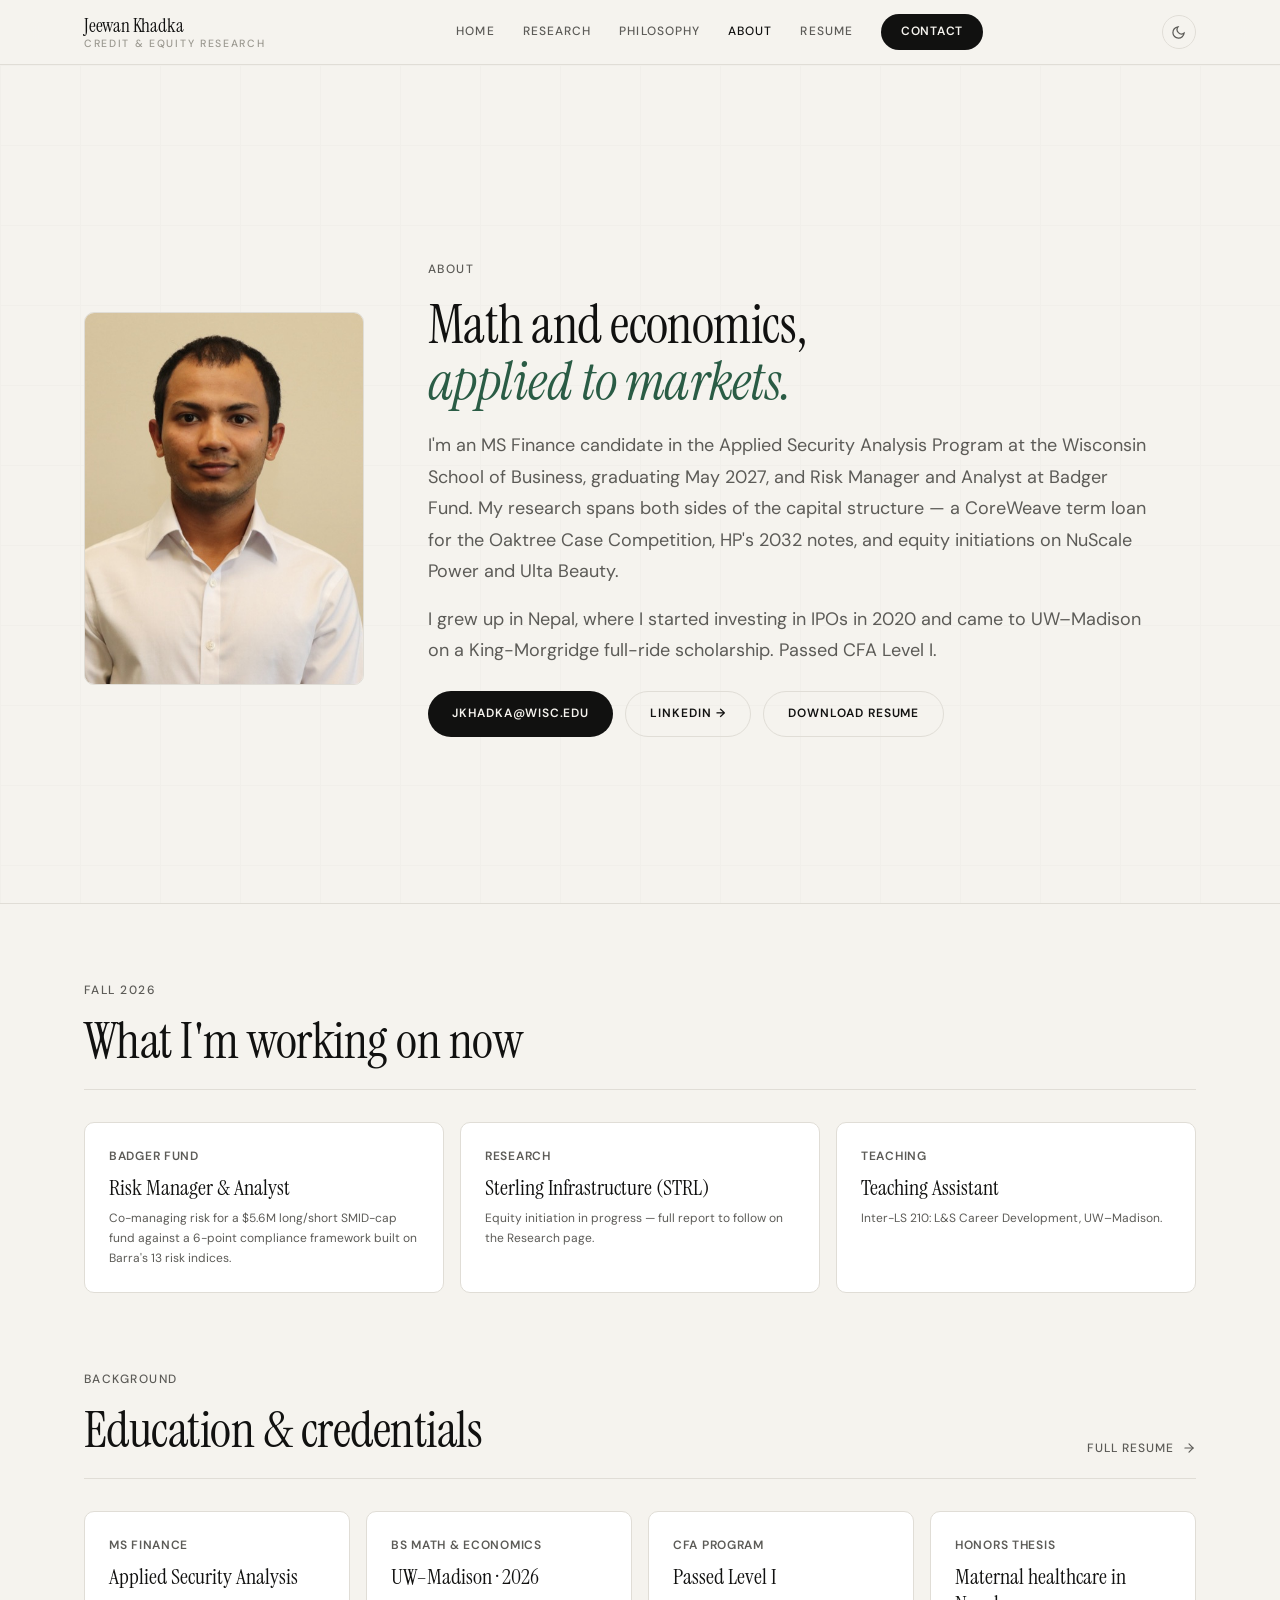
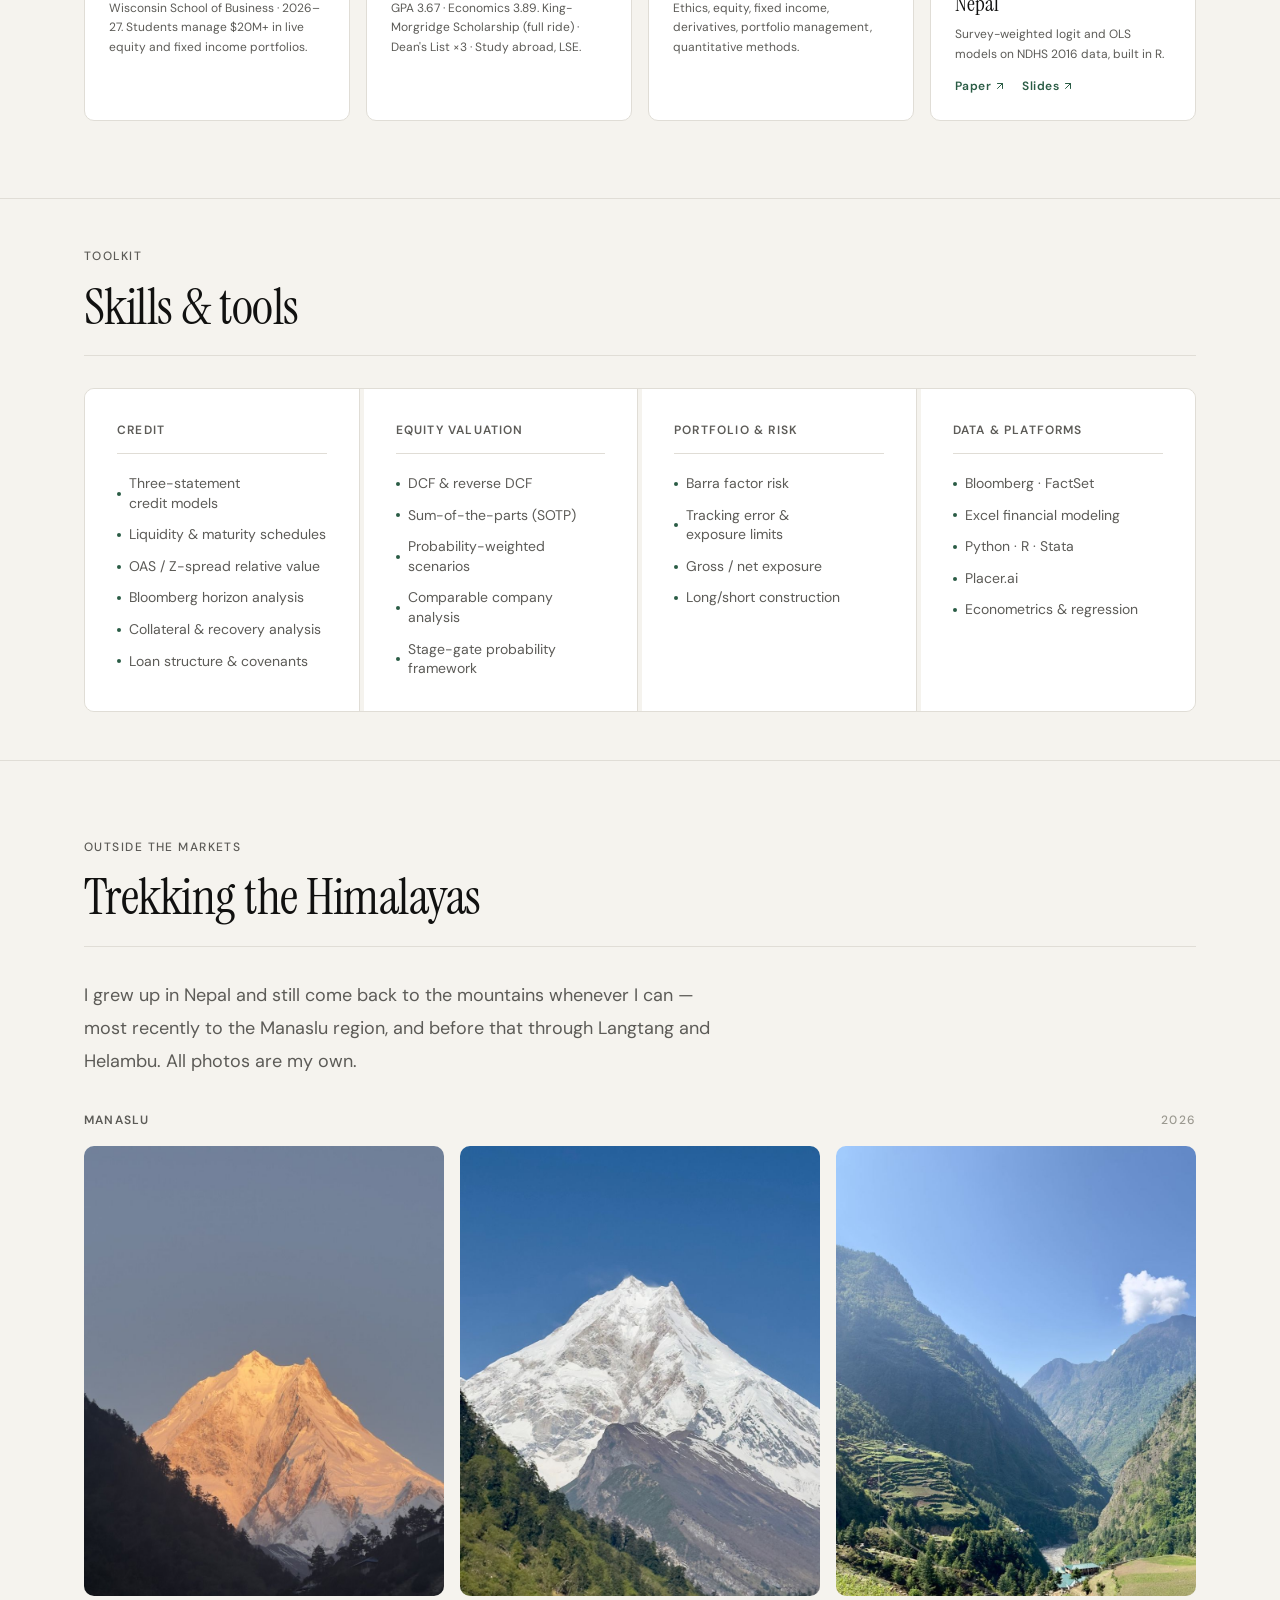
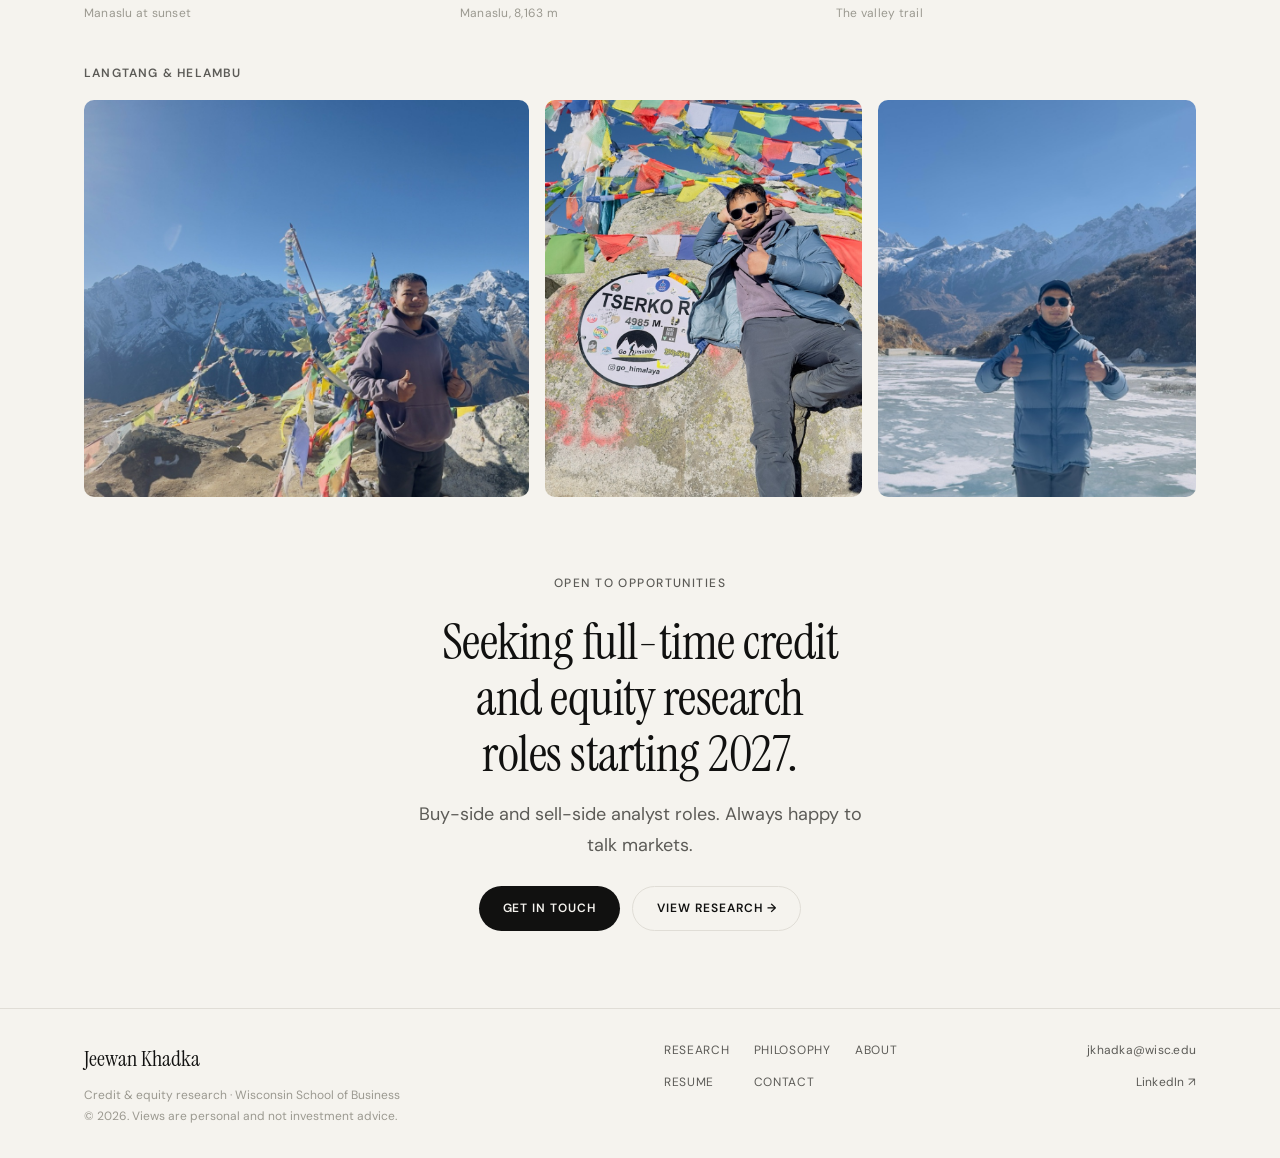
==== commit 5dbab8ee: "feat: honors thesis paper + slides, Manaslu photo gallery - Research: "Other research" card for the " ====
--- a/about.html
+++ b/about.html
@@ -138,7 +138,8 @@
       <div class="info-card">
         <div class="info-card-kicker">Honors Thesis</div>
         <div class="info-card-title">Maternal healthcare in Nepal</div>
-        <p>Survey-weighted logit models of maternal healthcare utilization, built in R.</p>
+        <p>Survey-weighted logit and OLS models on NDHS 2016 data, built in R.</p>
+        <div class="info-card-links"><a href="assets/pdfs/Khadka_Honors_Thesis_Maternal_Healthcare_Nepal.pdf" target="_blank" rel="noopener">Paper <svg width="12" height="12" viewBox="0 0 24 24" fill="none" stroke="currentColor" stroke-width="2" stroke-linecap="round"><line x1="7" y1="17" x2="17" y2="7"/><polyline points="7 7 17 7 17 17"/></svg></a><a href="assets/pdfs/Khadka_Honors_Thesis_Slides.pdf" target="_blank" rel="noopener">Slides <svg width="12" height="12" viewBox="0 0 24 24" fill="none" stroke="currentColor" stroke-width="2" stroke-linecap="round"><line x1="7" y1="17" x2="17" y2="7"/><polyline points="7 7 17 7 17 17"/></svg></a></div>
       </div>
     </div>
   </div>
@@ -209,11 +210,24 @@
         <h2 class="section-title">Trekking the Himalayas</h2>
       </div>
     </div>
-    <p class="philosophy-body" style="max-width:600px;margin-bottom:var(--space-8);">I grew up in Nepal and still come back to the mountains whenever I can. These are from a recent trek through the Langtang and Helambu regions.</p>
-    <div class="photo-grid">
-      <img src="assets/trek-1.jpg" alt="Himalayan summit with prayer flags" loading="lazy" />
-      <img src="assets/trek-2.jpg" alt="At the Tserko Ri summit sign, Langtang" loading="lazy" />
-      <img src="assets/trek-3.jpg" alt="Frozen lake, Langtang" loading="lazy" />
+    <p class="philosophy-body" style="max-width:640px;margin-bottom:var(--space-8);">I grew up in Nepal and still come back to the mountains whenever I can — most recently to the Manaslu region, and before that through Langtang and Helambu. All photos are my own.</p>
+
+    <div class="trek-group">
+      <div class="trek-label"><span>Manaslu</span><span>2026</span></div>
+      <div class="photo-grid photo-grid--portrait">
+        <figure><img src="assets/manaslu-sunset.jpg" alt="Mt. Manaslu lit orange at sunset" loading="lazy" /><figcaption>Manaslu at sunset</figcaption></figure>
+        <figure><img src="assets/manaslu-peak.jpg" alt="Mt. Manaslu under a clear blue sky above forested ridges" loading="lazy" /><figcaption>Manaslu, 8,163 m</figcaption></figure>
+        <figure><img src="assets/manaslu-valley.jpg" alt="Terraced fields and a river valley on the Manaslu trail" loading="lazy" /><figcaption>The valley trail</figcaption></figure>
+      </div>
+    </div>
+
+    <div class="trek-group">
+      <div class="trek-label"><span>Langtang &amp; Helambu</span></div>
+      <div class="photo-grid">
+        <img src="assets/trek-1.jpg" alt="Himalayan summit with prayer flags" loading="lazy" />
+        <img src="assets/trek-2.jpg" alt="At the Tserko Ri summit sign, Langtang" loading="lazy" />
+        <img src="assets/trek-3.jpg" alt="Frozen lake, Langtang" loading="lazy" />
+      </div>
     </div>
   </div>
 </section>
--- a/css/redesign.css
+++ b/css/redesign.css
@@ -424,3 +424,35 @@
   .marks-map { grid-template-columns: minmax(0,1fr); }
   .marks-col + .marks-col { border-left: 0; border-top: 1px solid var(--color-border); }
 }
+
+/* Jump targets (#origin, #applied, #experience, …) fill at least one screen,
+   so an in-page link lands on that section alone — same as the hero landing. */
+html { scroll-padding-top: 65px; }
+@media (min-width: 900px) {
+  main > section[id] { min-height: calc(100svh - 65px); }
+}
+
+/* Thesis links & other research */
+.info-card-links { display: flex; gap: var(--space-4); margin-top: var(--space-3); }
+.info-card-links a, .rv-link { display: inline-flex; align-items: center; gap: 3px; font-size: var(--text-xs); font-weight: 600; letter-spacing: 0.04em; color: var(--color-accent); }
+.info-card-links a:hover, .rv-link:hover { color: var(--color-accent-hover); }
+.other-research { margin-top: var(--space-12); }
+.other-research-head { margin-bottom: var(--space-5); padding-bottom: var(--space-4); border-bottom: 1px solid var(--color-border); }
+.other-research-title { font-family: var(--font-display); font-weight: 400; font-size: var(--text-xl); }
+.card-company-name--lead { font-family: var(--font-display); font-size: var(--text-lg); color: var(--color-text); letter-spacing: 0; text-transform: none; margin-bottom: var(--space-3); line-height: 1.3; }
+.card-cta-group { display: inline-flex; gap: var(--space-5); flex-wrap: wrap; }
+.research-card--plain:hover { border-color: var(--color-border); box-shadow: none; }
+
+/* Trek galleries */
+.trek-group + .trek-group { margin-top: var(--space-10); }
+.trek-label { display: flex; justify-content: space-between; align-items: baseline; margin-bottom: var(--space-4); font-size: var(--text-xs); font-weight: 600; letter-spacing: 0.1em; text-transform: uppercase; color: var(--color-text-muted); }
+.trek-label span + span { color: var(--color-text-faint); font-weight: 500; }
+.photo-grid--portrait { grid-template-columns: repeat(3, minmax(0,1fr)); }
+.photo-grid--portrait figure { margin: 0; }
+.photo-grid--portrait img, .photo-grid--portrait img:first-child { aspect-ratio: 4/5; height: auto; object-position: center 40%; }
+.photo-grid--portrait figcaption { margin-top: var(--space-2); font-size: var(--text-xs); color: var(--color-text-faint); letter-spacing: 0.02em; }
+@media (max-width: 640px) {
+  .photo-grid--portrait { grid-template-columns: 1fr 1fr; }
+  .photo-grid--portrait figure:first-child { grid-column: 1 / -1; }
+  .photo-grid--portrait figure:first-child img { aspect-ratio: 4/3; }
+}
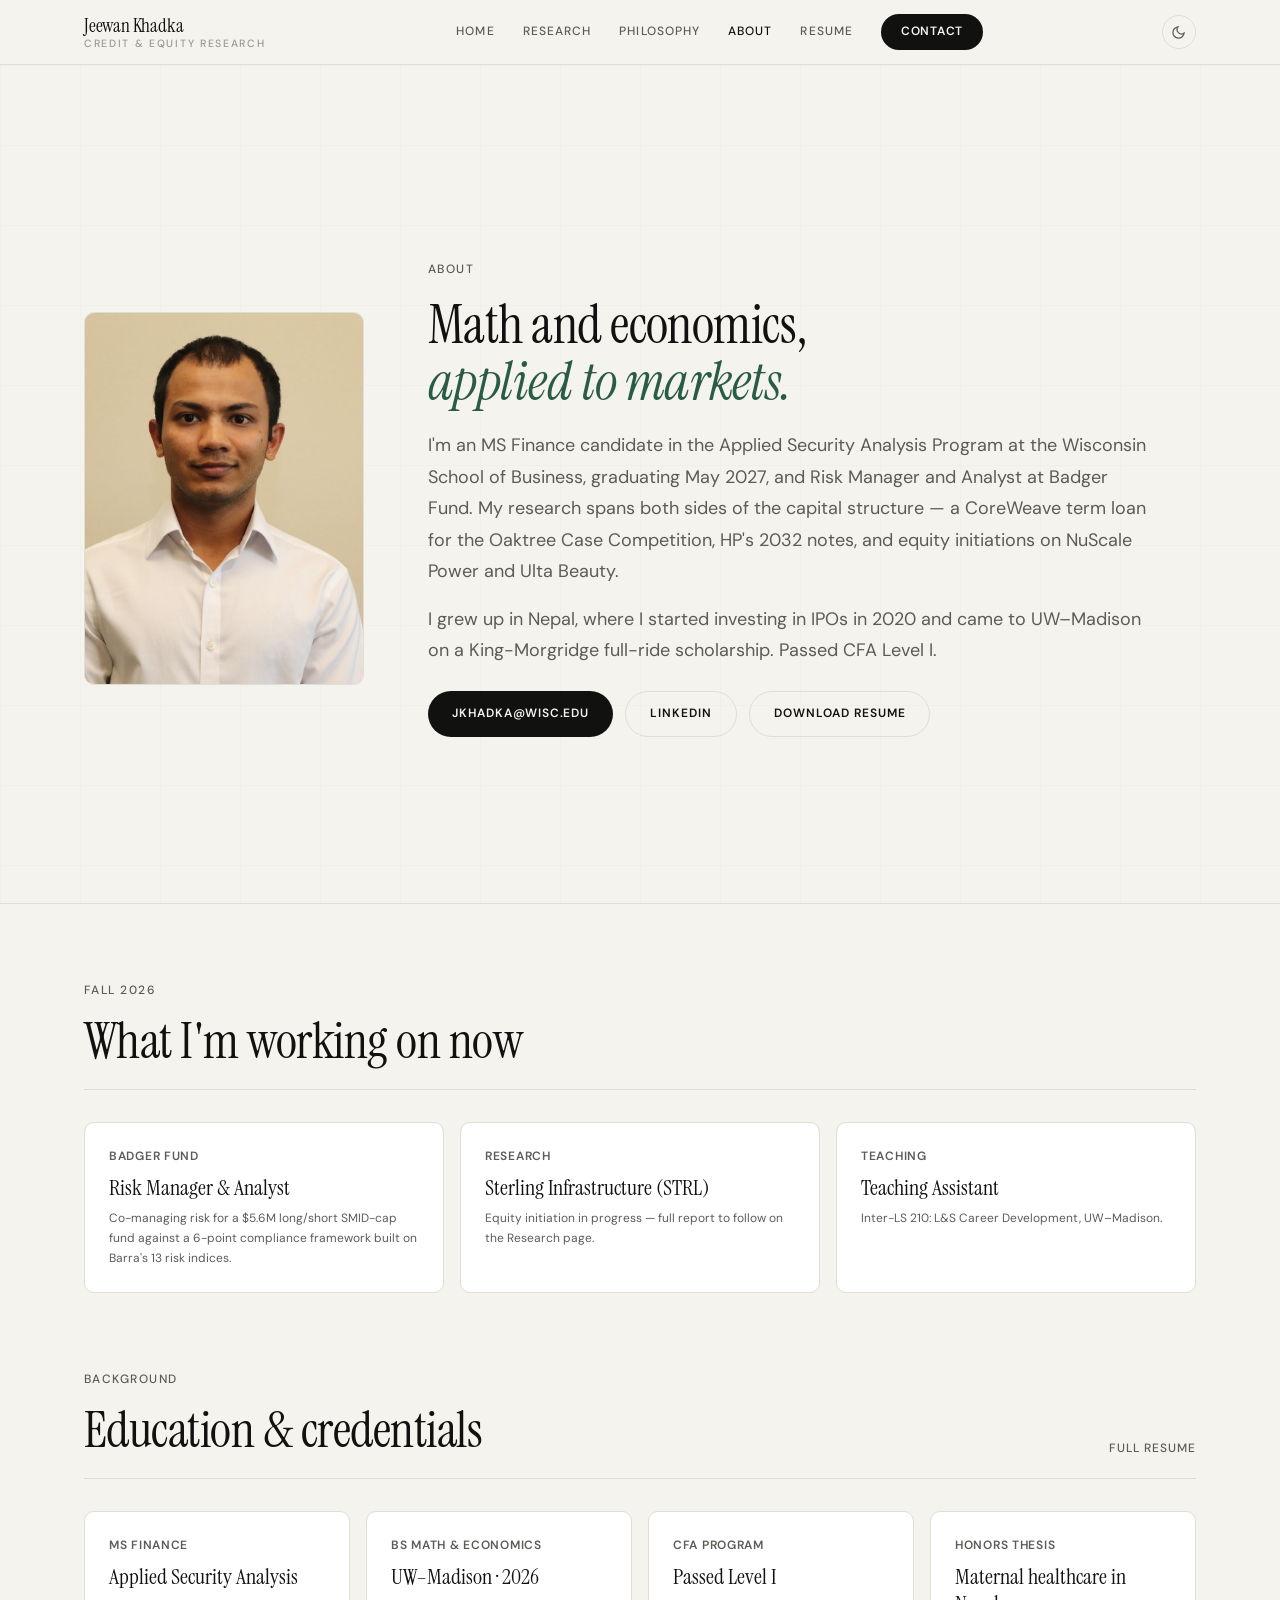
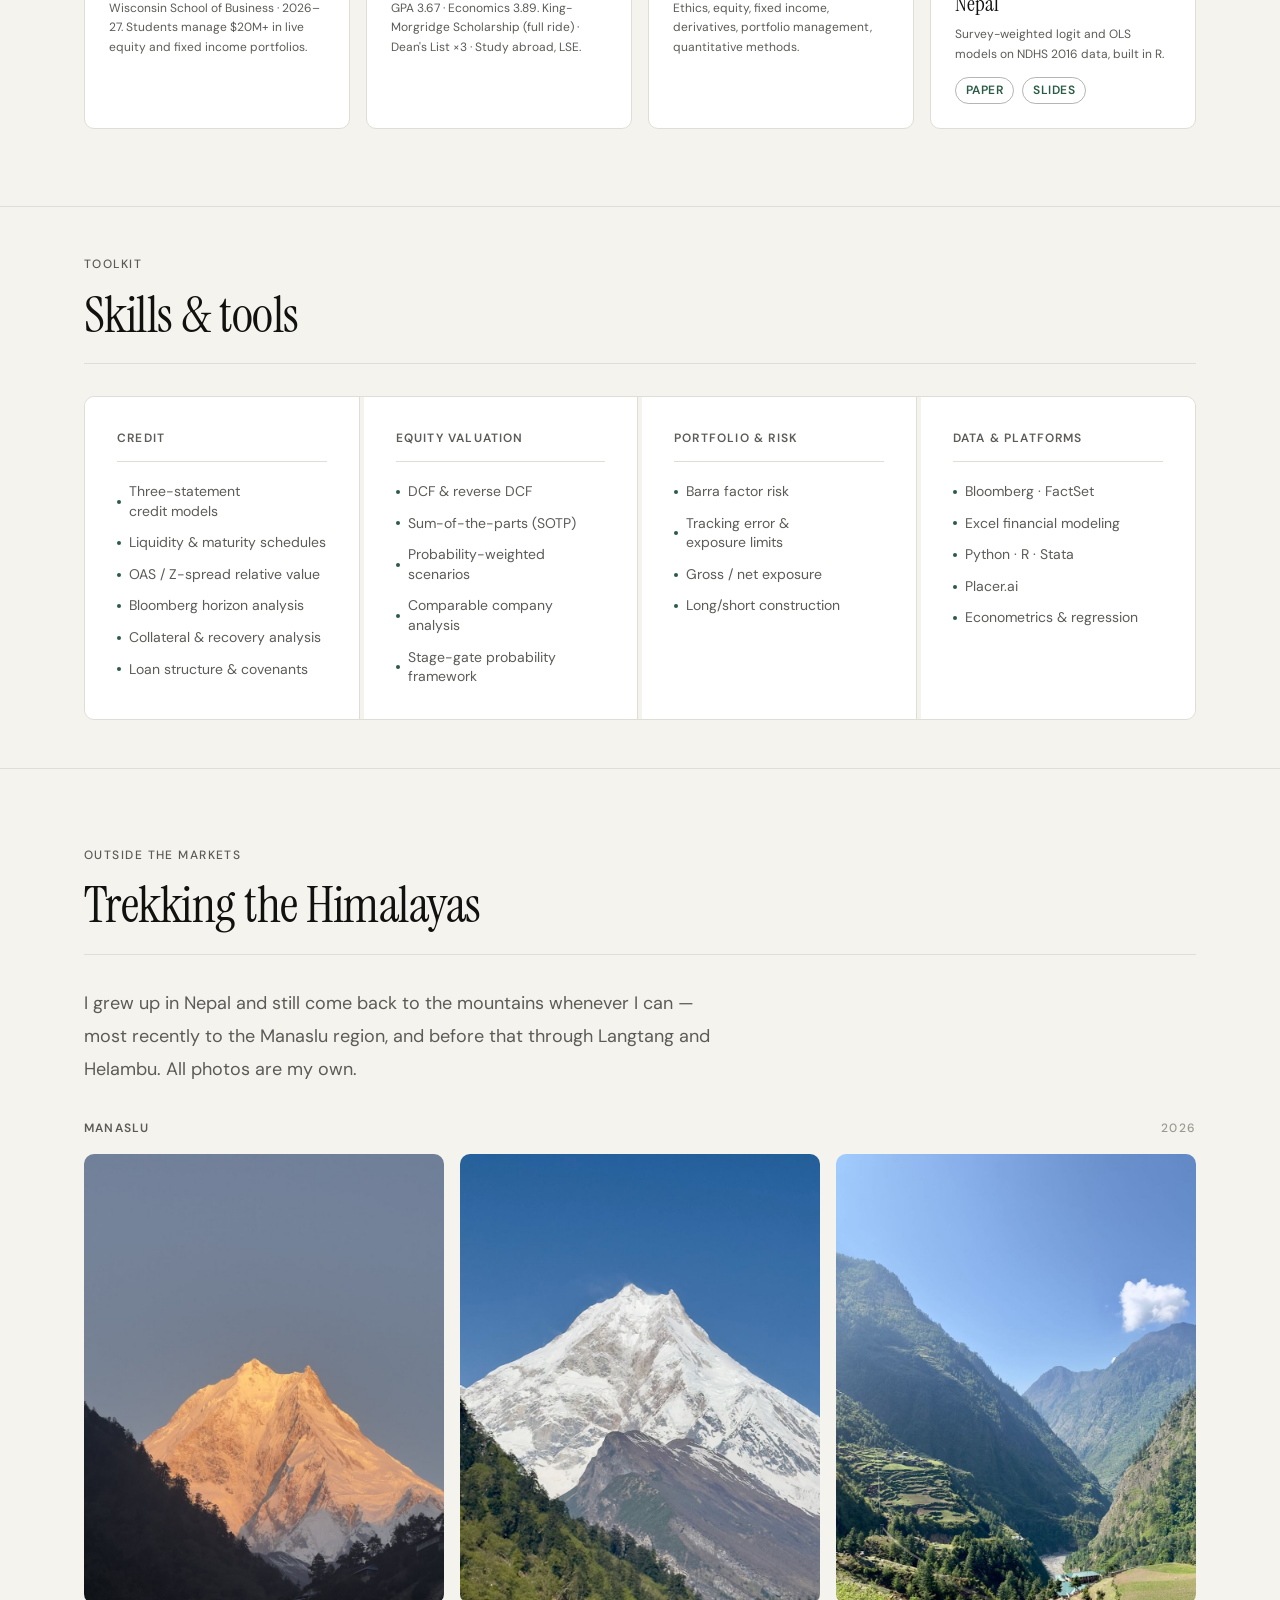
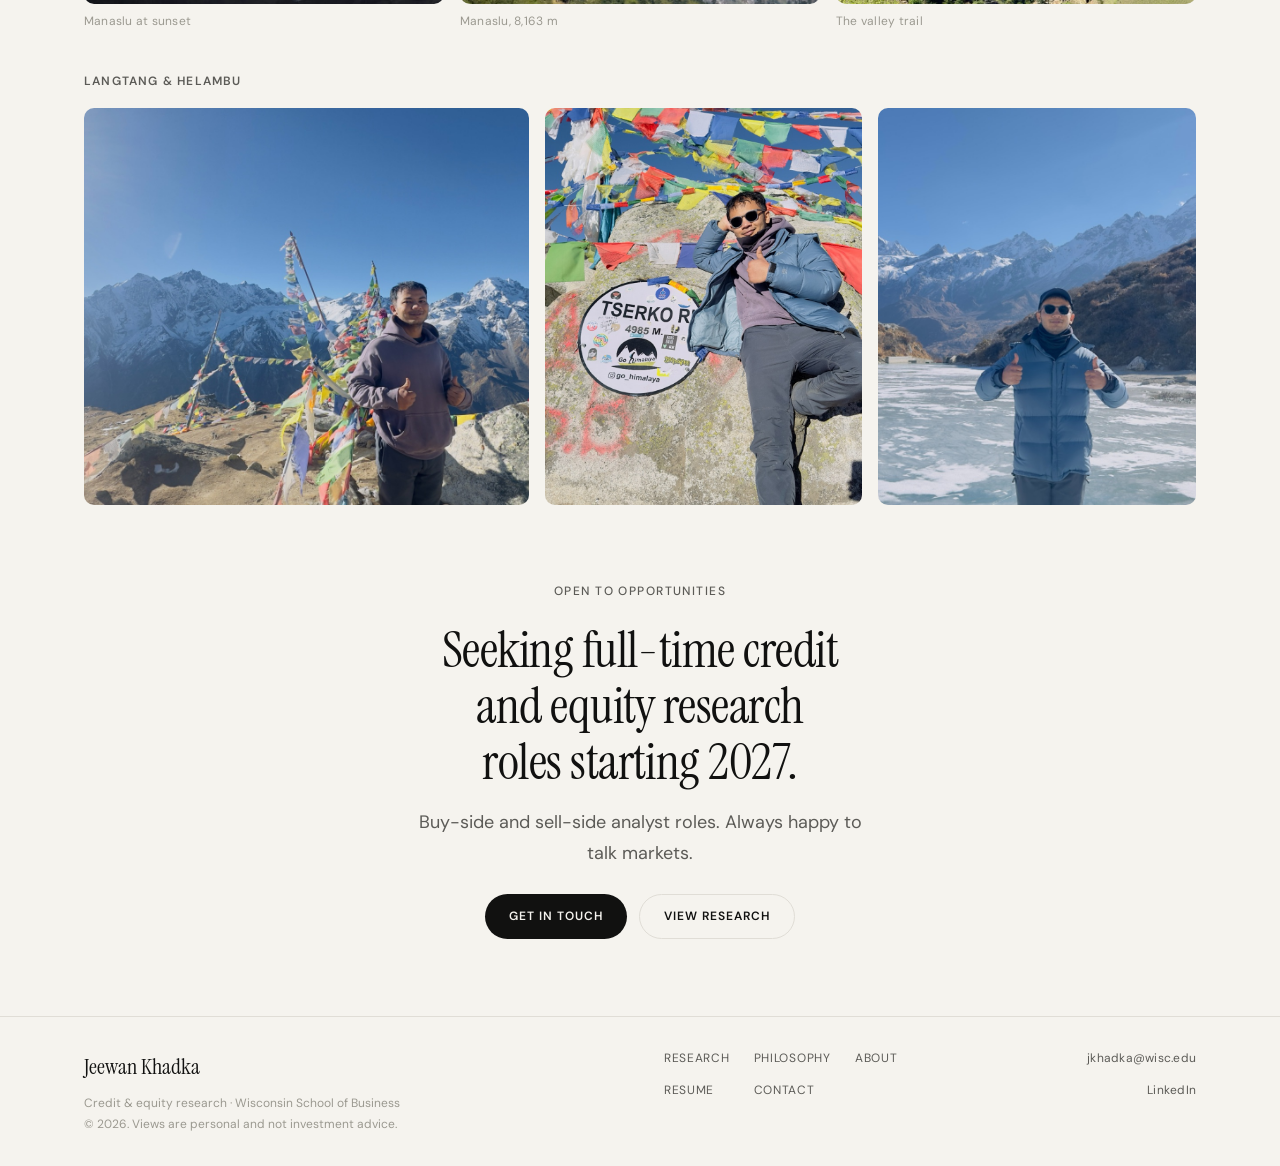
==== commit 536b1628: "refactor: replace decorative arrows with labeled action pills - Contact: Copy (email to clipboard, w" ====
--- a/about.html
+++ b/about.html
@@ -69,7 +69,7 @@
         <p class="body-lead">I grew up in Nepal, where I started investing in IPOs in 2020 and came to UW–Madison on a King-Morgridge full-ride scholarship. Passed CFA Level I.</p>
         <div class="btn-row">
           <a href="mailto:jkhadka@wisc.edu" class="btn btn-dark">jkhadka@wisc.edu</a>
-          <a href="https://linkedin.com/in/jeewankhadka/" target="_blank" rel="noopener" class="btn btn-outline">LinkedIn →</a>
+          <a href="https://linkedin.com/in/jeewankhadka/" target="_blank" rel="noopener" class="btn btn-outline">LinkedIn</a>
           <a href="assets/pdfs/Khadka_Jeewan_Resume.pdf" target="_blank" class="btn btn-outline">Download Resume</a>
         </div>
       </div>
@@ -116,8 +116,7 @@
         <p class="section-eyebrow">Background</p>
         <h2 class="section-title">Education &amp; credentials</h2>
       </div>
-      <a href="resume.html" class="section-link">Full Resume
-        <svg width="14" height="14" viewBox="0 0 24 24" fill="none" stroke="currentColor" stroke-width="2" stroke-linecap="round"><line x1="5" y1="12" x2="19" y2="12"/><polyline points="12 5 19 12 12 19"/></svg></a>
+      <a href="resume.html" class="section-link">Full Resume</a>
     </div>
     <div class="creds-4col">
       <div class="info-card">
@@ -139,7 +138,7 @@
         <div class="info-card-kicker">Honors Thesis</div>
         <div class="info-card-title">Maternal healthcare in Nepal</div>
         <p>Survey-weighted logit and OLS models on NDHS 2016 data, built in R.</p>
-        <div class="info-card-links"><a href="assets/pdfs/Khadka_Honors_Thesis_Maternal_Healthcare_Nepal.pdf" target="_blank" rel="noopener">Paper <svg width="12" height="12" viewBox="0 0 24 24" fill="none" stroke="currentColor" stroke-width="2" stroke-linecap="round"><line x1="7" y1="17" x2="17" y2="7"/><polyline points="7 7 17 7 17 17"/></svg></a><a href="assets/pdfs/Khadka_Honors_Thesis_Slides.pdf" target="_blank" rel="noopener">Slides <svg width="12" height="12" viewBox="0 0 24 24" fill="none" stroke="currentColor" stroke-width="2" stroke-linecap="round"><line x1="7" y1="17" x2="17" y2="7"/><polyline points="7 7 17 7 17 17"/></svg></a></div>
+        <div class="info-card-links"><a href="assets/pdfs/Khadka_Honors_Thesis_Maternal_Healthcare_Nepal.pdf" target="_blank" rel="noopener" class="action-pill action-pill--sm">Paper</a><a href="assets/pdfs/Khadka_Honors_Thesis_Slides.pdf" target="_blank" rel="noopener" class="action-pill action-pill--sm">Slides</a></div>
       </div>
     </div>
   </div>
@@ -241,7 +240,7 @@
     <p class="body-lead" style="margin-inline:auto;margin-bottom:var(--space-6);">Buy-side and sell-side analyst roles. Always happy to talk markets.</p>
     <div class="btn-row" style="justify-content:center;">
       <a href="contact.html" class="btn btn-dark">Get in Touch</a>
-      <a href="research.html" class="btn btn-outline">View Research →</a>
+      <a href="research.html" class="btn btn-outline">View Research</a>
     </div>
   </div>
 </section>
@@ -259,7 +258,7 @@
       <div class="footer-links"><a href="research.html" class="footer-link">Research</a><a href="philosophy.html" class="footer-link">Philosophy</a><a href="about.html" class="footer-link">About</a><a href="resume.html" class="footer-link">Resume</a><a href="contact.html" class="footer-link">Contact</a></div>
       <div class="footer-social">
         <a href="mailto:jkhadka@wisc.edu" class="footer-link">jkhadka@wisc.edu</a>
-        <a href="https://linkedin.com/in/jeewankhadka/" target="_blank" rel="noopener" class="footer-link">LinkedIn ↗</a>
+        <a href="https://linkedin.com/in/jeewankhadka/" target="_blank" rel="noopener" class="footer-link">LinkedIn</a>
       </div>
     </div>
   </div>
--- a/css/redesign.css
+++ b/css/redesign.css
@@ -456,3 +456,32 @@
   .photo-grid--portrait figure:first-child { grid-column: 1 / -1; }
   .photo-grid--portrait figure:first-child img { aspect-ratio: 4/3; }
 }
+
+/* Report pages: real top padding (style.css used an undefined --space-14,
+   which voided the rule) and Key Data panel aligned with the first heading. */
+.report-layout { padding-block: clamp(var(--space-10), 5vw, var(--space-16)); }
+.report-body .report-h2:first-of-type { margin-top: 0; }
+
+/* Action pills — one style for every "do something" affordance (no arrows) */
+.action-pill {
+  display: inline-flex; align-items: center; justify-content: center; flex-shrink: 0; white-space: nowrap;
+  padding: 5px 12px; border: 1px solid var(--color-border); border-radius: var(--radius-full);
+  font-size: var(--text-xs); font-weight: 600; letter-spacing: 0.06em; text-transform: uppercase;
+  color: var(--color-text-muted); background: transparent;
+  transition: color var(--transition), border-color var(--transition), background var(--transition);
+}
+.action-pill--sm { padding: 3px 10px; font-size: 0.65rem; }
+a.action-pill:hover,
+a.research-card:hover .action-pill,
+a.contact-link-item:hover .action-pill { color: var(--color-accent); border-color: var(--color-accent); }
+.action-pill.is-done { color: var(--color-buy); border-color: var(--color-buy); background: var(--color-buy-bg); }
+.card-cta-group { gap: var(--space-2); }
+.info-card-links { gap: var(--space-2); }
+.contact-link-item .action-pill { margin-left: auto; }
+.action-pill { border-color: color-mix(in srgb, var(--color-text-muted) 45%, transparent); color: var(--color-text); }
+.contact-link-item { min-width: 0; }
+.contact-link-text { flex: 1; min-width: 0; }
+.contact-link-value { overflow-wrap: anywhere; }
+@media (max-width: 480px) {
+  .contact-link-item .action-pill { padding: 3px 9px; font-size: 0.62rem; letter-spacing: 0.04em; }
+}
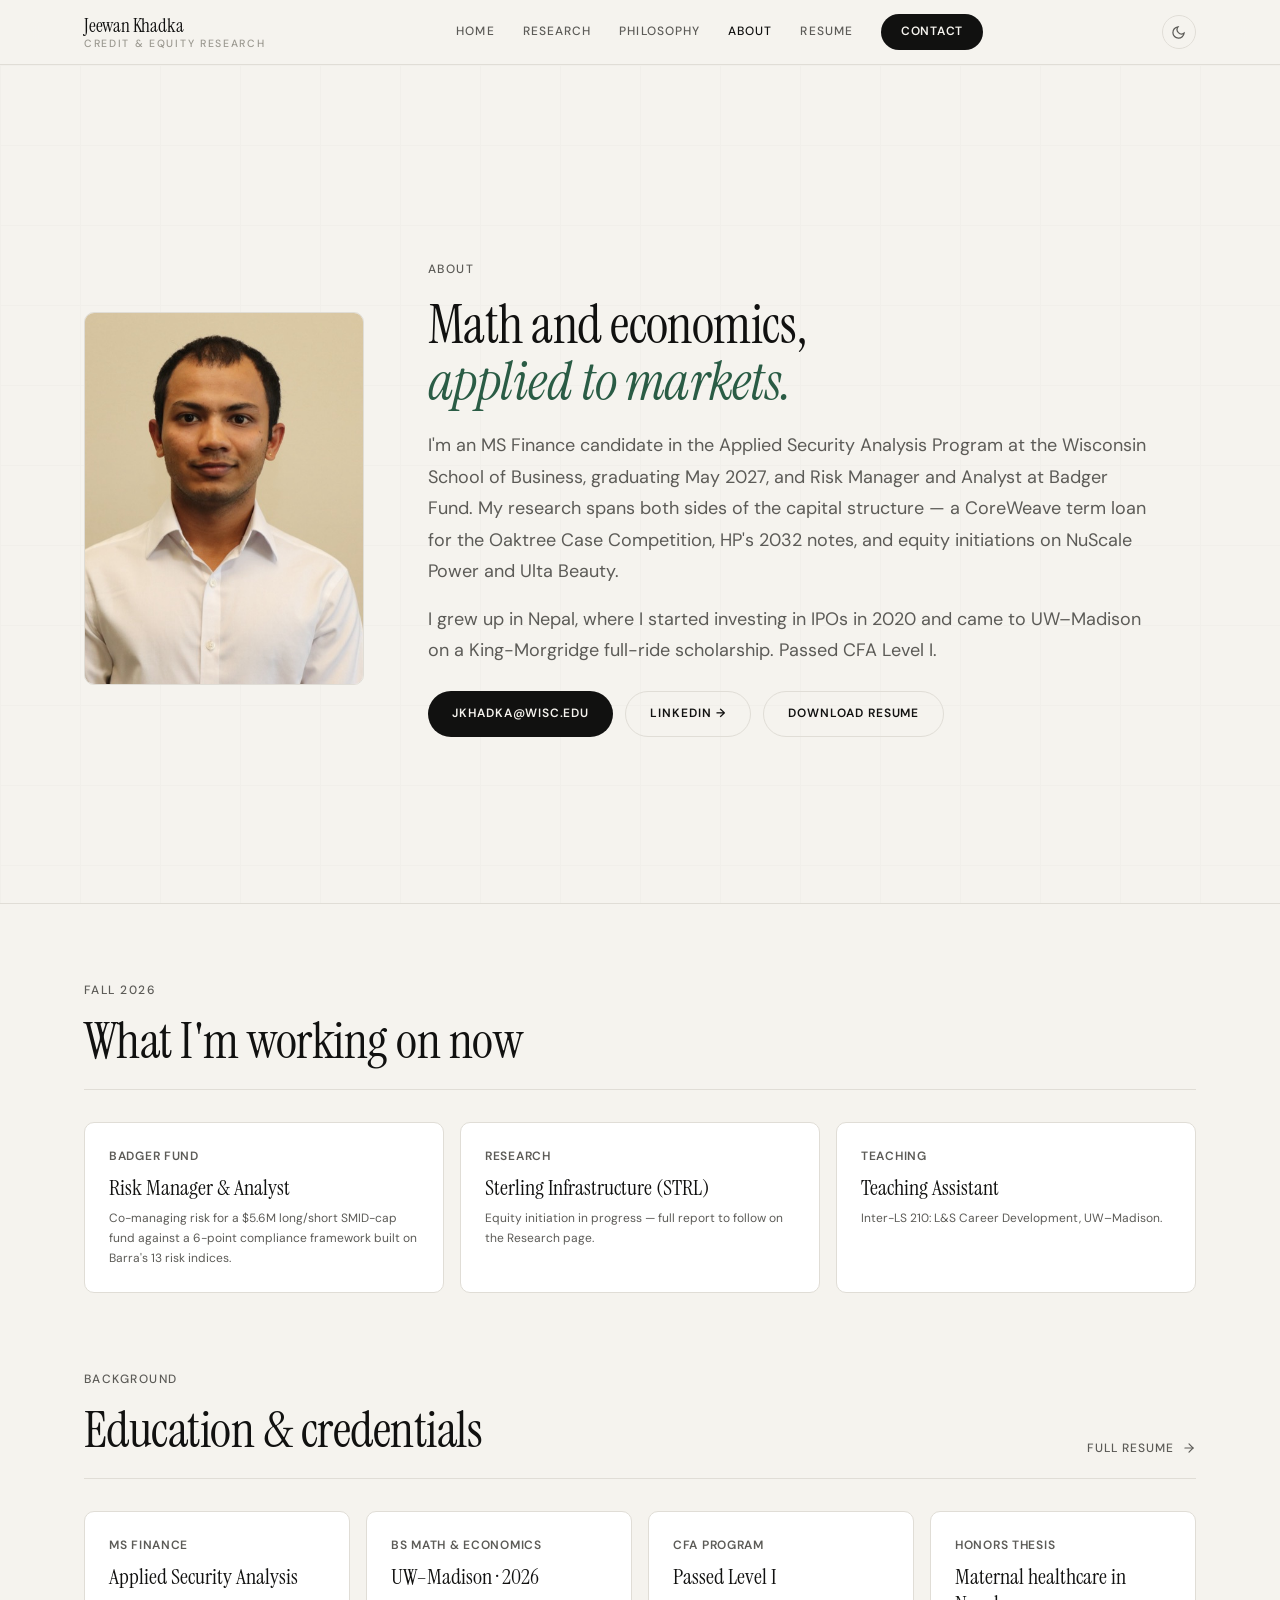
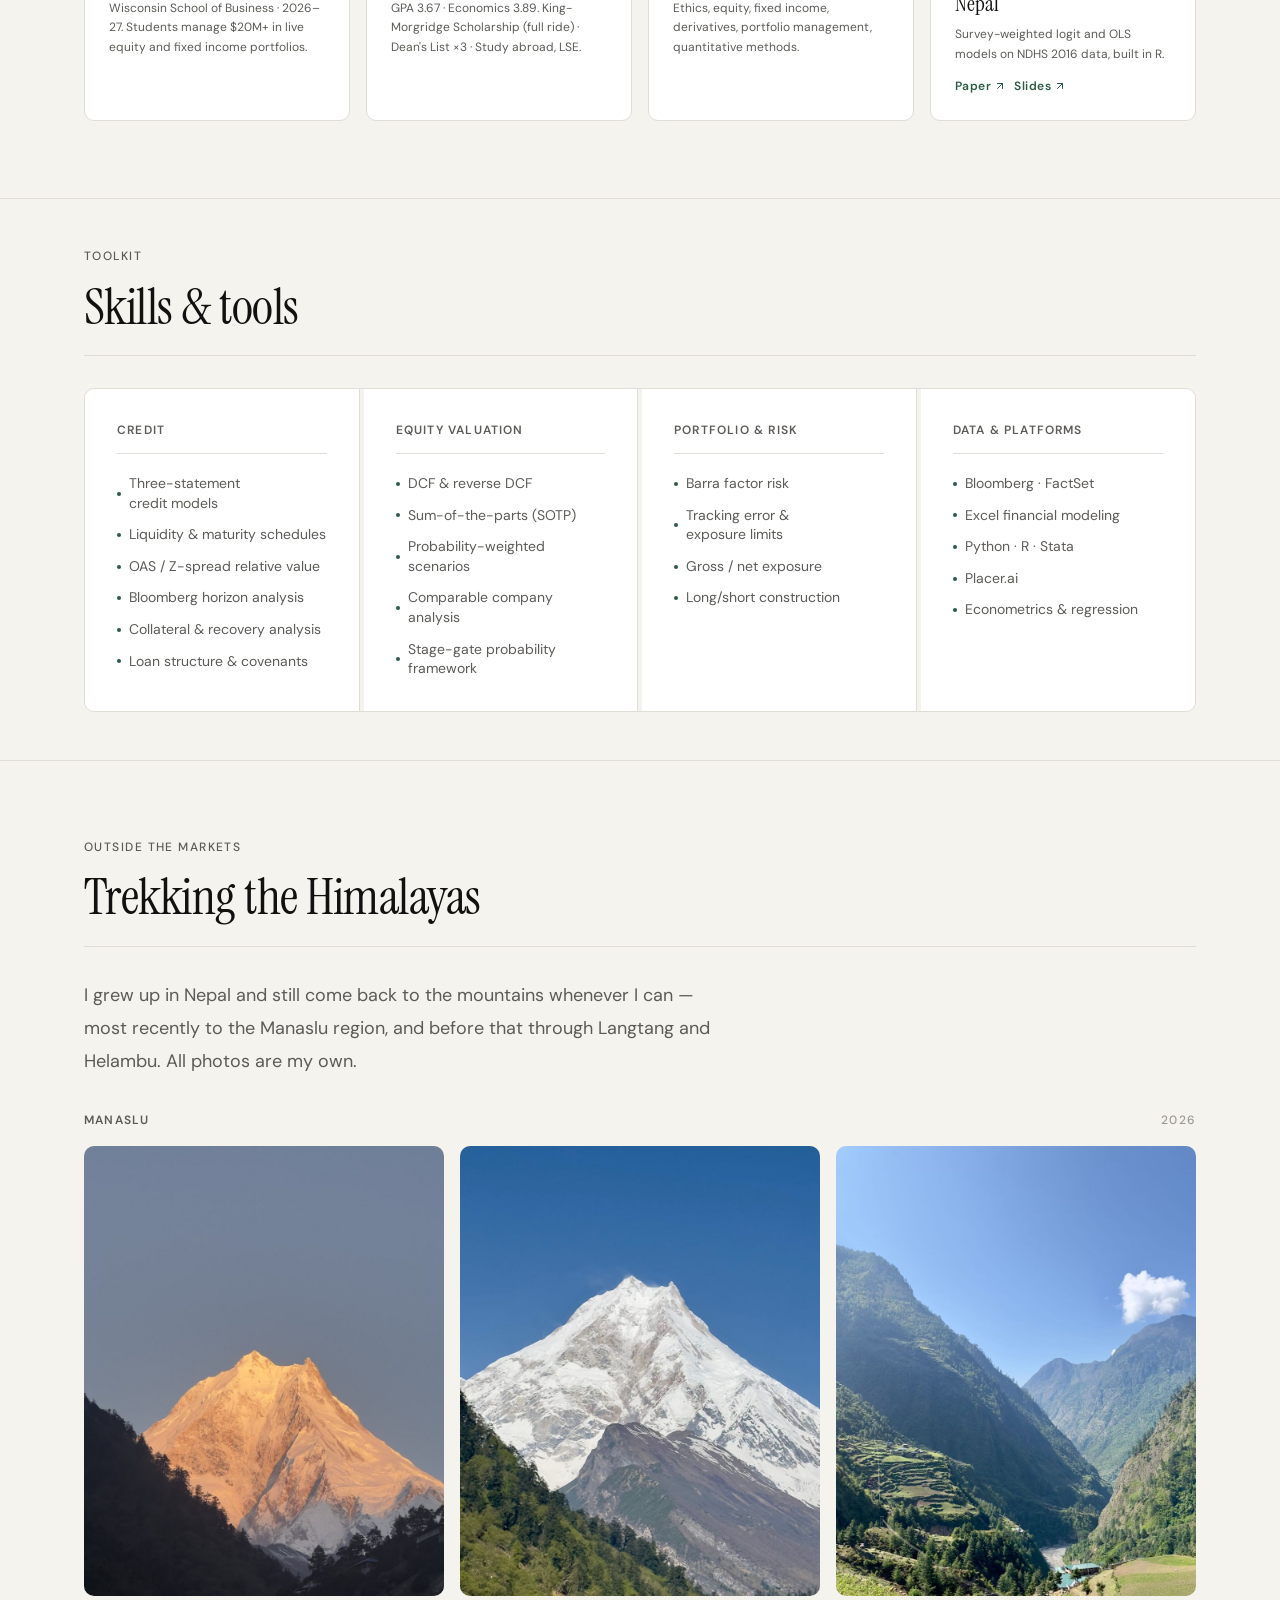
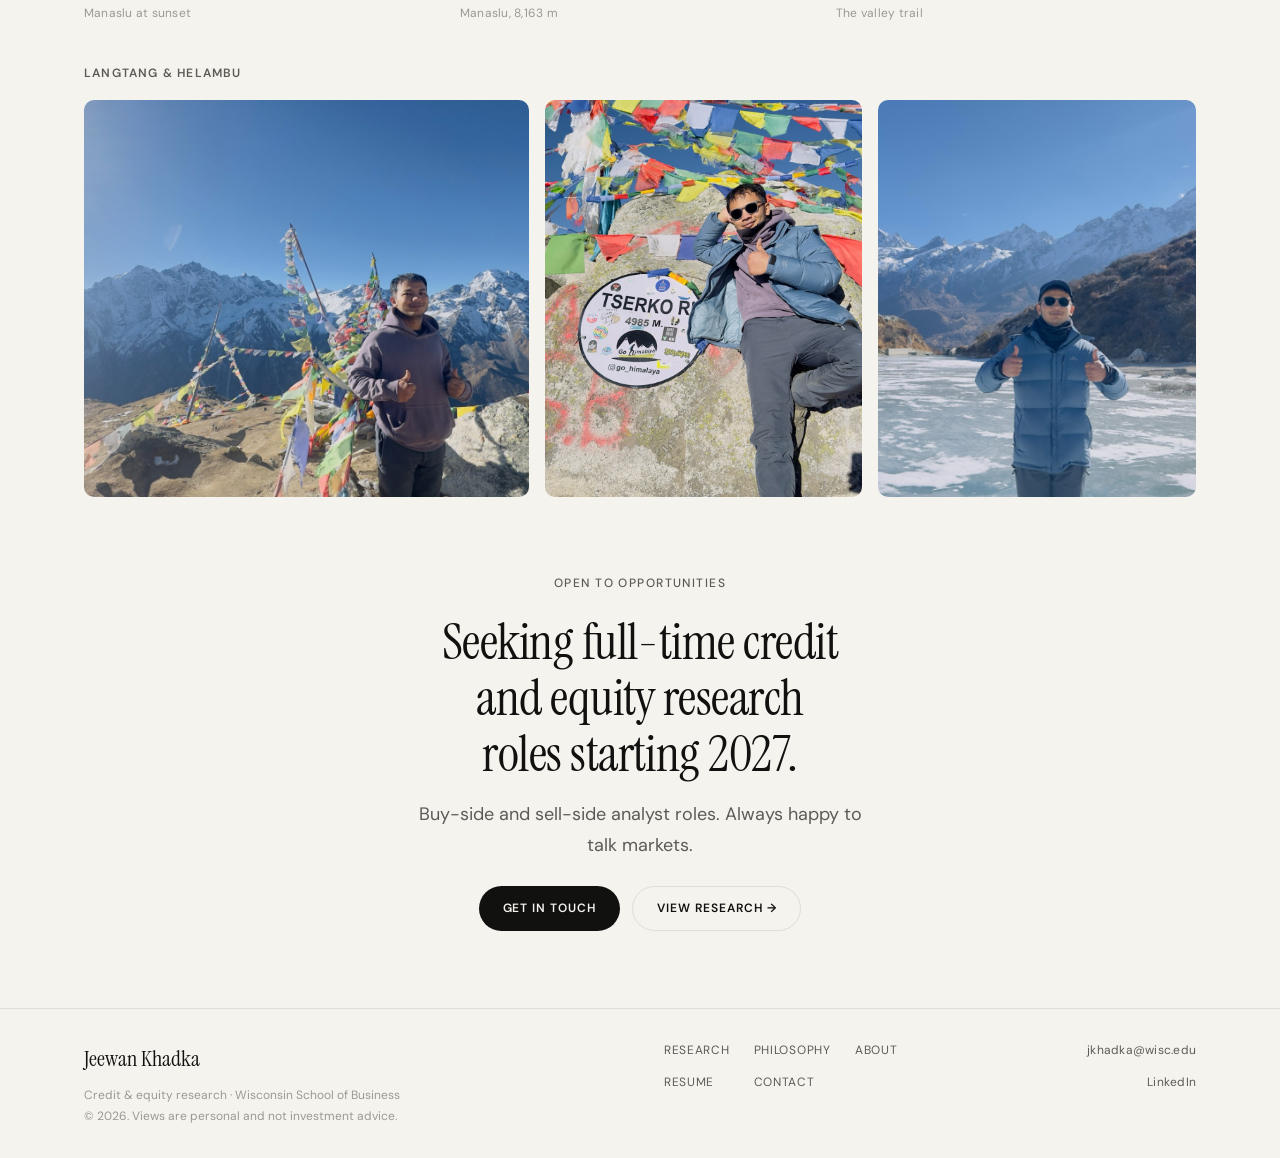
==== commit dce387dd: "revert: restore arrows site-wide; keep only footer and contact changes Per feedback, only the footer" ====
--- a/about.html
+++ b/about.html
@@ -69,7 +69,7 @@
         <p class="body-lead">I grew up in Nepal, where I started investing in IPOs in 2020 and came to UW–Madison on a King-Morgridge full-ride scholarship. Passed CFA Level I.</p>
         <div class="btn-row">
           <a href="mailto:jkhadka@wisc.edu" class="btn btn-dark">jkhadka@wisc.edu</a>
-          <a href="https://linkedin.com/in/jeewankhadka/" target="_blank" rel="noopener" class="btn btn-outline">LinkedIn</a>
+          <a href="https://linkedin.com/in/jeewankhadka/" target="_blank" rel="noopener" class="btn btn-outline">LinkedIn →</a>
           <a href="assets/pdfs/Khadka_Jeewan_Resume.pdf" target="_blank" class="btn btn-outline">Download Resume</a>
         </div>
       </div>
@@ -116,7 +116,8 @@
         <p class="section-eyebrow">Background</p>
         <h2 class="section-title">Education &amp; credentials</h2>
       </div>
-      <a href="resume.html" class="section-link">Full Resume</a>
+      <a href="resume.html" class="section-link">Full Resume
+        <svg width="14" height="14" viewBox="0 0 24 24" fill="none" stroke="currentColor" stroke-width="2" stroke-linecap="round"><line x1="5" y1="12" x2="19" y2="12"/><polyline points="12 5 19 12 12 19"/></svg></a>
     </div>
     <div class="creds-4col">
       <div class="info-card">
@@ -138,7 +139,7 @@
         <div class="info-card-kicker">Honors Thesis</div>
         <div class="info-card-title">Maternal healthcare in Nepal</div>
         <p>Survey-weighted logit and OLS models on NDHS 2016 data, built in R.</p>
-        <div class="info-card-links"><a href="assets/pdfs/Khadka_Honors_Thesis_Maternal_Healthcare_Nepal.pdf" target="_blank" rel="noopener" class="action-pill action-pill--sm">Paper</a><a href="assets/pdfs/Khadka_Honors_Thesis_Slides.pdf" target="_blank" rel="noopener" class="action-pill action-pill--sm">Slides</a></div>
+        <div class="info-card-links"><a href="assets/pdfs/Khadka_Honors_Thesis_Maternal_Healthcare_Nepal.pdf" target="_blank" rel="noopener">Paper <svg width="12" height="12" viewBox="0 0 24 24" fill="none" stroke="currentColor" stroke-width="2" stroke-linecap="round"><line x1="7" y1="17" x2="17" y2="7"/><polyline points="7 7 17 7 17 17"/></svg></a><a href="assets/pdfs/Khadka_Honors_Thesis_Slides.pdf" target="_blank" rel="noopener">Slides <svg width="12" height="12" viewBox="0 0 24 24" fill="none" stroke="currentColor" stroke-width="2" stroke-linecap="round"><line x1="7" y1="17" x2="17" y2="7"/><polyline points="7 7 17 7 17 17"/></svg></a></div>
       </div>
     </div>
   </div>
@@ -240,7 +241,7 @@
     <p class="body-lead" style="margin-inline:auto;margin-bottom:var(--space-6);">Buy-side and sell-side analyst roles. Always happy to talk markets.</p>
     <div class="btn-row" style="justify-content:center;">
       <a href="contact.html" class="btn btn-dark">Get in Touch</a>
-      <a href="research.html" class="btn btn-outline">View Research</a>
+      <a href="research.html" class="btn btn-outline">View Research →</a>
     </div>
   </div>
 </section>
